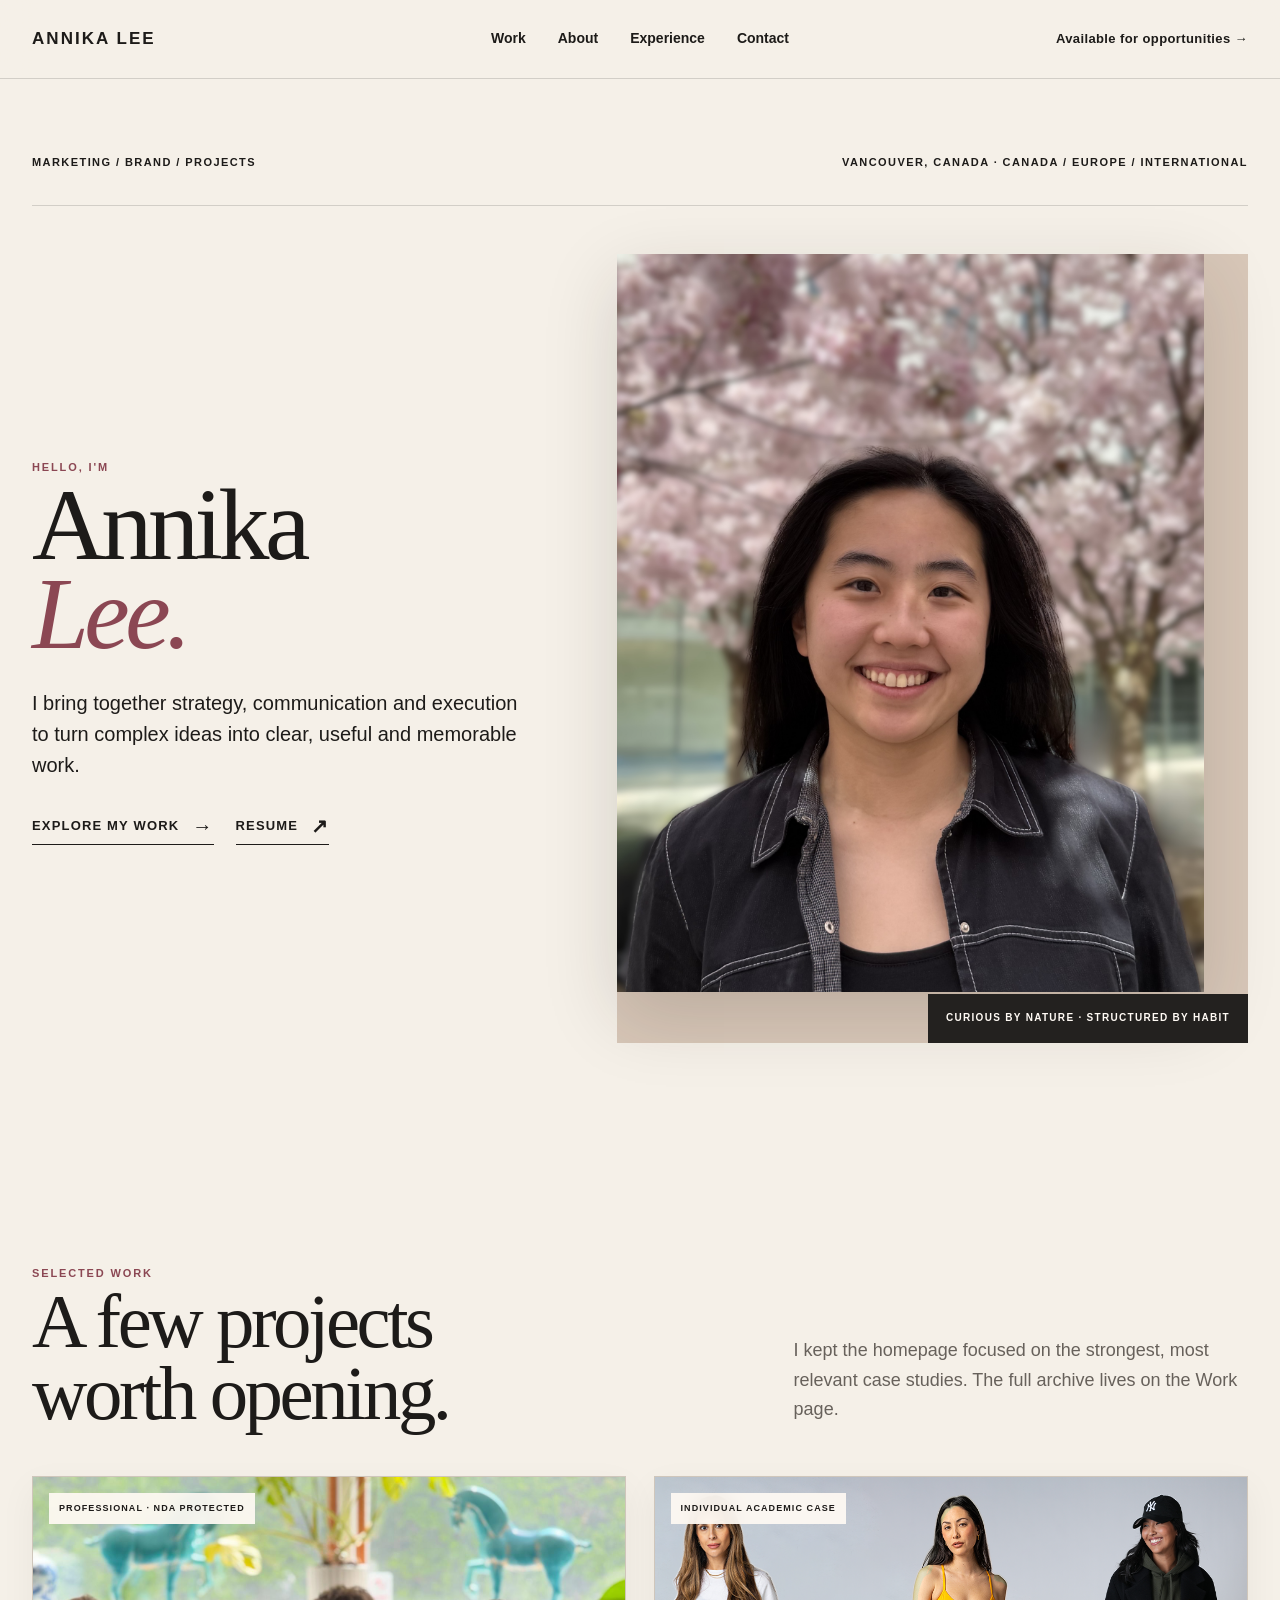
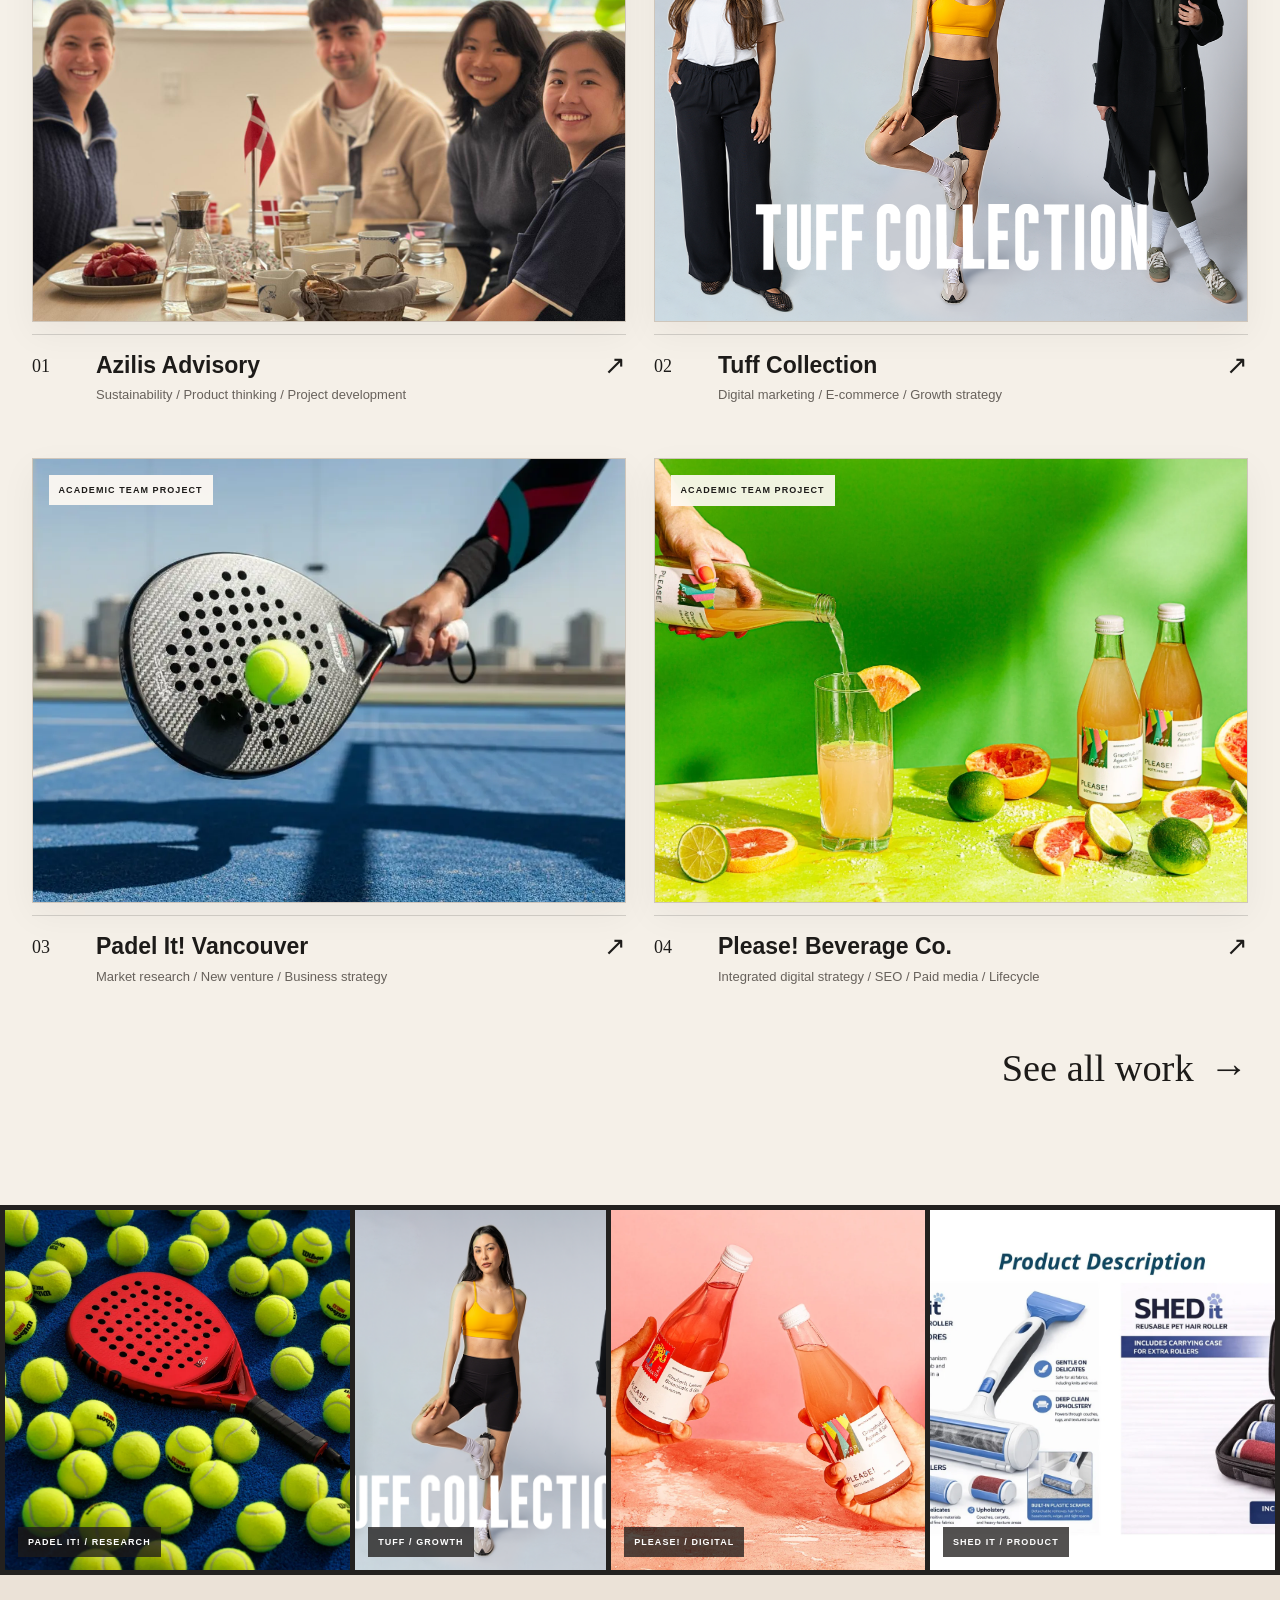
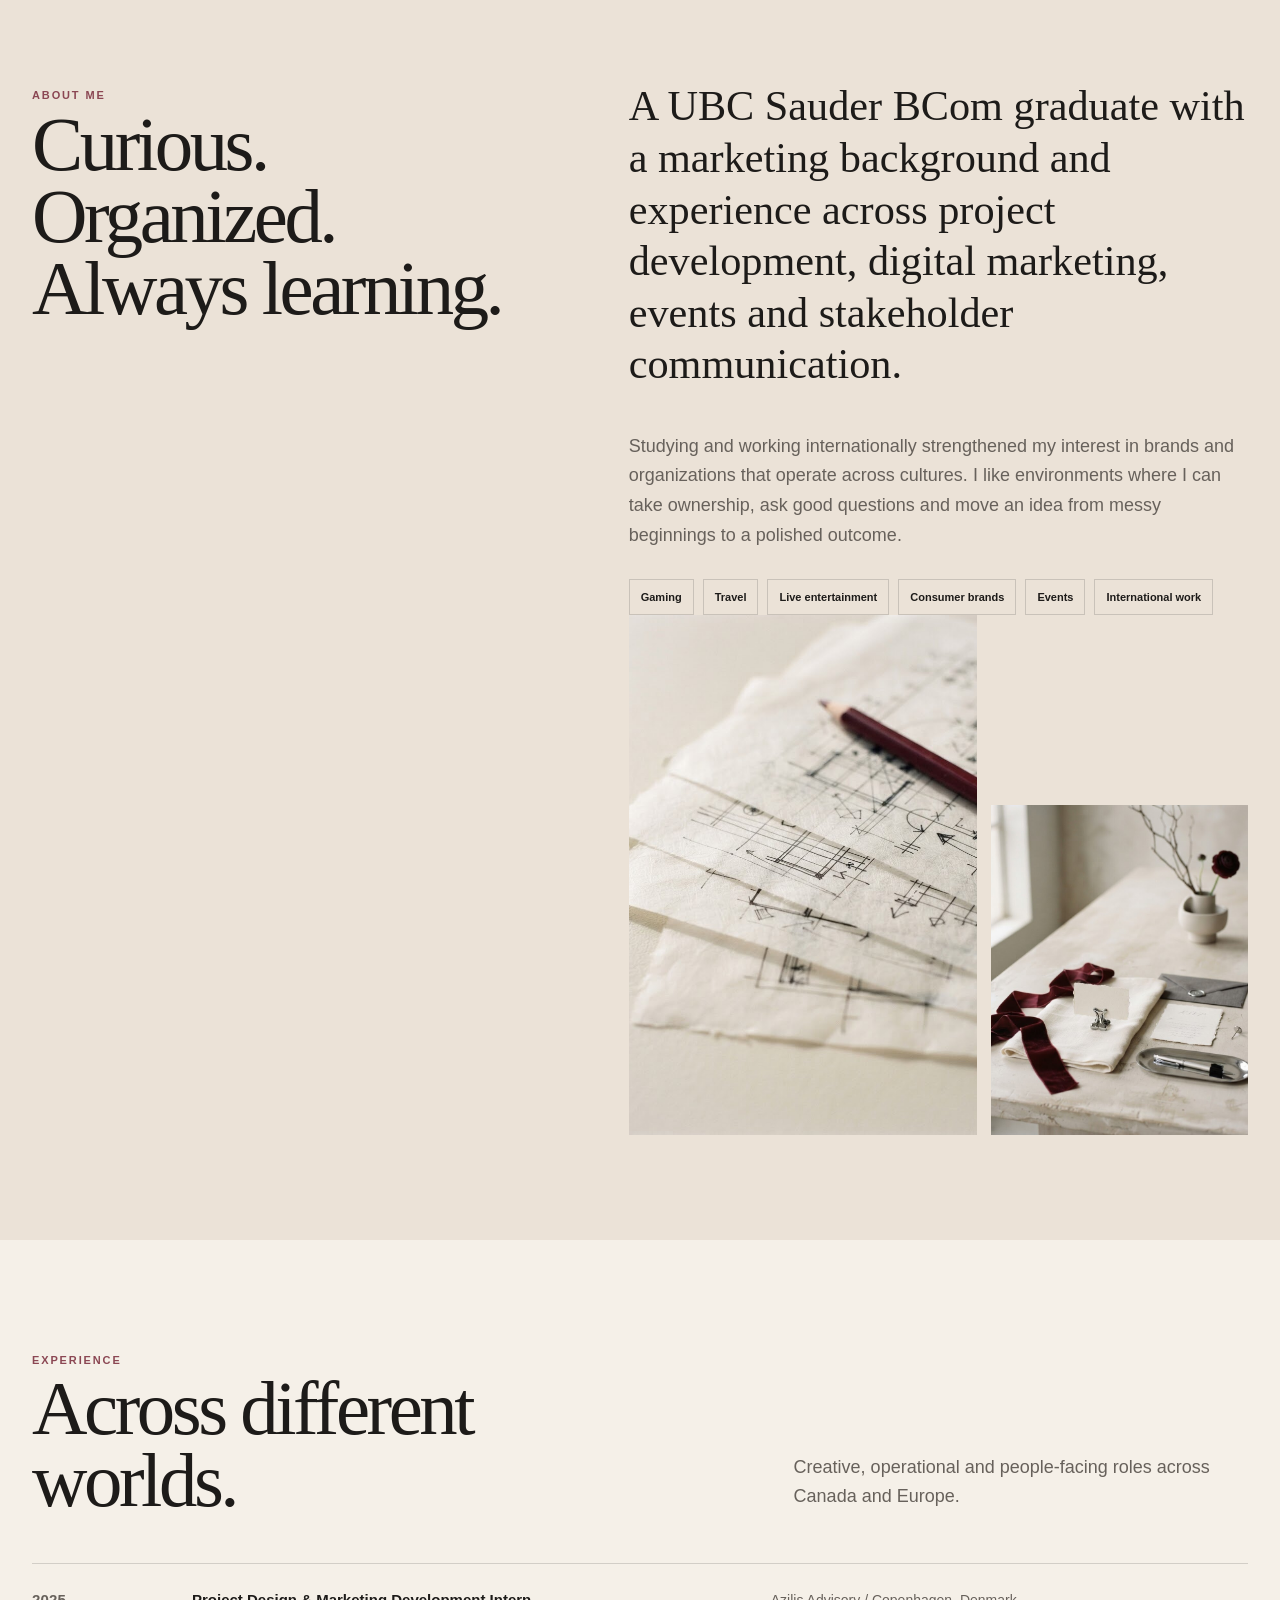
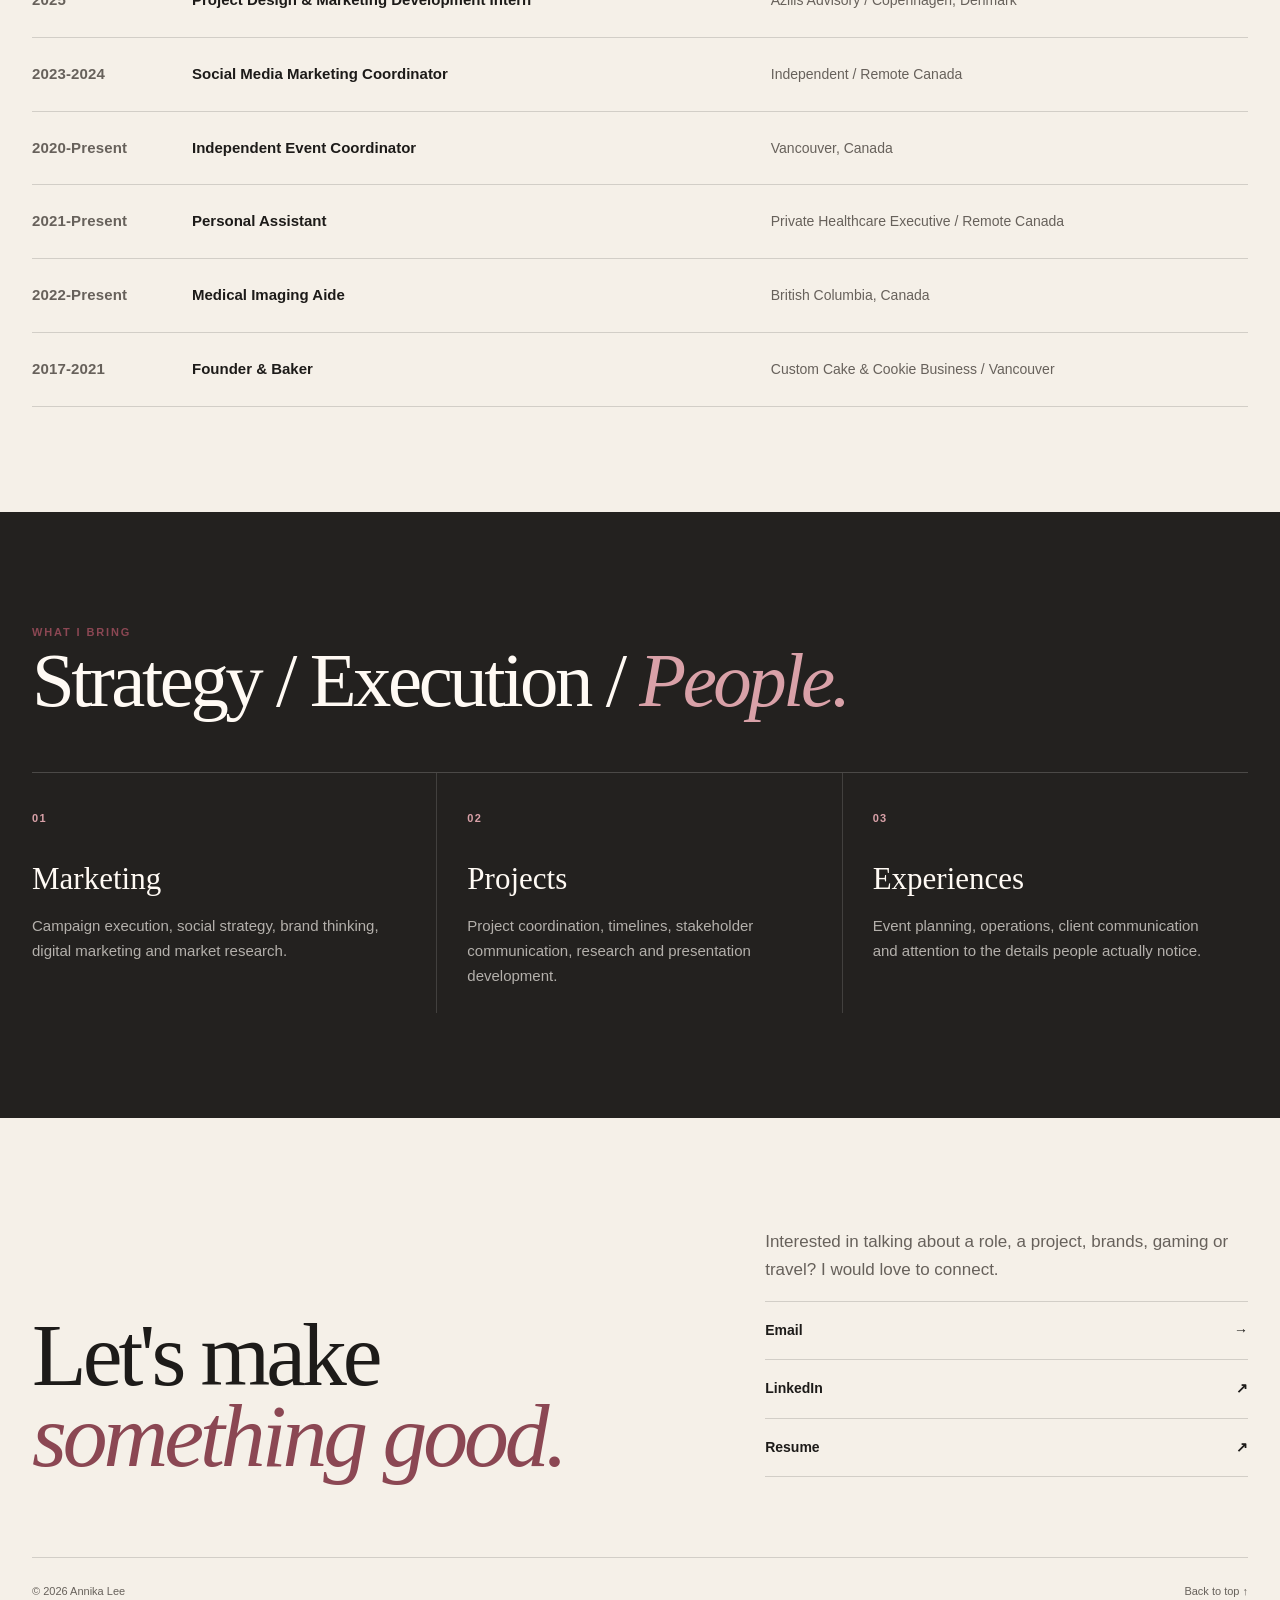
==== index.html @ d866c37a "Update Padel thumbnail and homepage Changed experience dates and homepage project cards" ====
<!DOCTYPE html>

<html lang="en"><head><meta charset="utf-8"/><meta content="width=device-width,initial-scale=1" name="viewport"/><meta content="Annika Lee - marketing, brand, project and strategy portfolio." name="description"/><title>Annika Lee - Marketing &amp; Strategy</title><style>
:root{
  --bg:#f5f0e8;
  --bg2:#ebe2d7;
  --ink:#1d1b19;
  --muted:#67615b;
  --line:rgba(29,27,25,.16);
  --accent:#8b4753;
  --dark:#23211f;
  --white:#fffaf4;
  --max:1400px;
  --serif:Georgia,"Times New Roman",serif;
  --sans:-apple-system,BlinkMacSystemFont,"Segoe UI",Helvetica,Arial,sans-serif;
}
*{box-sizing:border-box}
html{scroll-behavior:smooth}
body{margin:0;background:var(--bg);color:var(--ink);font-family:var(--sans);font-size:17px;line-height:1.65}
img{display:block;width:100%;height:100%;object-fit:cover}
a{color:inherit;text-decoration:none}
button{font:inherit}
.shell{width:min(calc(100% - 64px),var(--max));margin:0 auto}

/* Sticky navigation */
.site-header{position:sticky;top:0;z-index:1000;background:rgba(245,240,232,.92);backdrop-filter:blur(16px);-webkit-backdrop-filter:blur(16px);border-bottom:1px solid var(--line)}
.nav-inner{width:min(calc(100% - 64px),var(--max));margin:0 auto;min-height:78px;display:grid;grid-template-columns:1fr auto 1fr;align-items:center;gap:28px}
.wordmark{font-size:17px;font-weight:800;letter-spacing:.12em}
.nav-links{display:flex;align-items:center;gap:32px;font-size:14px;font-weight:650}
.nav-links a{position:relative;padding:8px 0}
.nav-links a:after{content:"";position:absolute;left:0;bottom:2px;width:0;height:1px;background:var(--ink);transition:.25s}
.nav-links a:hover:after,.nav-links a.active:after{width:100%}
.nav-cta{justify-self:end;font-size:13px;font-weight:750;letter-spacing:.03em}
.menu-btn{display:none;border:1px solid var(--line);background:transparent;padding:9px 12px}

/* type */
.kicker{font-size:11px;text-transform:uppercase;letter-spacing:.17em;font-weight:800;color:var(--accent)}
h1,h2,h3,p{margin-top:0}
.display,.section-title,.case-title,.case-copy h2,.work-intro h1,.contact-title{font-family:var(--serif);font-weight:400;letter-spacing:-.045em}
.muted{color:var(--muted)}

/* Home */
.hero{padding:74px 0 110px}
.hero-topline{display:flex;justify-content:space-between;gap:20px;padding-bottom:34px;border-bottom:1px solid var(--line);font-size:11px;text-transform:uppercase;letter-spacing:.13em;font-weight:750}
.hero-grid{display:grid;grid-template-columns:.88fr 1.12fr;gap:clamp(48px,7vw,110px);align-items:center;padding-top:48px}
.display{font-size:clamp(68px,8vw,128px);line-height:.87;margin-bottom:30px}
.display em{display:block;color:var(--accent);font-style:italic}
.hero-copy{max-width:680px;font-size:20px;line-height:1.55}
.hero-actions{display:flex;gap:22px;align-items:center;margin-top:34px;flex-wrap:wrap}
.text-link{display:inline-flex;align-items:center;gap:13px;font-size:13px;font-weight:800;text-transform:uppercase;letter-spacing:.09em;border-bottom:1px solid var(--ink);padding-bottom:7px}
.text-link span{font-size:20px;line-height:1;transition:transform .2s}
.text-link:hover span{transform:translateX(5px)}
.hero-photo-wrap{position:relative;aspect-ratio:4/5;background:#d8c7b8}
.hero-photo{position:absolute;inset:0 7% 8% 0;overflow:hidden;box-shadow:0 24px 70px rgba(38,31,27,.16)}
.hero-photo img{object-position:center 35%}
.hero-stamp{position:absolute;right:0;bottom:0;background:var(--dark);color:var(--white);padding:16px 18px;font-size:10px;font-weight:800;letter-spacing:.13em;text-transform:uppercase}
.hero-mini{position:absolute;width:31%;aspect-ratio:1;right:-2%;top:10%;border:7px solid var(--bg);overflow:hidden;box-shadow:0 12px 32px rgba(38,31,27,.12)}

.section{padding:105px 0}
.section-head{display:grid;grid-template-columns:1.2fr .8fr;gap:80px;align-items:end;margin-bottom:46px}
.section-title{font-size:clamp(50px,6vw,88px);line-height:.94;margin-bottom:0}
.section-intro{font-size:18px;color:var(--muted);margin-bottom:5px;max-width:570px}

.featured-grid{display:grid;grid-template-columns:1fr 1fr;gap:52px 28px}
.project-card{display:block}
.project-image{position:relative;aspect-ratio:4/3;overflow:hidden;background:#ddd3c8;border:1px solid rgba(29,27,25,.07);box-shadow:0 12px 34px rgba(34,28,24,.05)}
.project-card:first-child .project-image{aspect-ratio:4/3}
.project-card img{transition:transform .45s ease}
.project-card:hover img{transform:scale(1.025)}
.project-badge{position:absolute;left:16px;top:16px;background:rgba(255,250,244,.92);backdrop-filter:blur(8px);padding:8px 10px;font-size:9px;text-transform:uppercase;letter-spacing:.12em;font-weight:800}
.project-meta{display:grid;grid-template-columns:48px 1fr auto;gap:16px;padding-top:17px;border-top:1px solid var(--line);margin-top:12px}
.project-no{font-family:var(--serif);font-size:18px}
.project-meta h3{font-size:23px;line-height:1.2;margin-bottom:5px}
.project-meta p{font-size:13px;color:var(--muted);margin:0}
.project-arrow{font-size:26px;line-height:1}
.more-work{display:flex;justify-content:flex-end;margin-top:50px}
.more-work a{font-family:var(--serif);font-size:clamp(28px,3vw,44px);display:inline-flex;align-items:center;gap:16px}
.more-work a span{transition:transform .25s}
.more-work a:hover span{transform:translateX(7px)}

.image-ribbon{width:100vw;margin-left:calc(50% - 50vw);display:grid;grid-template-columns:1.1fr .8fr 1fr 1.1fr;gap:5px;background:var(--dark);padding:5px}
.image-ribbon a{height:360px;position:relative;overflow:hidden}
.image-ribbon a:after{content:attr(data-label);position:absolute;left:13px;bottom:13px;background:rgba(29,27,25,.76);color:#fff;padding:8px 10px;font-size:9px;text-transform:uppercase;letter-spacing:.12em;font-weight:800}
.image-ribbon img{transition:transform .45s}
.image-ribbon a:hover img{transform:scale(1.03)}

.about-section{background:var(--bg2)}
.about-grid{display:grid;grid-template-columns:.9fr 1.1fr;gap:90px;align-items:start}
.about-copy .lead{font-family:var(--serif);font-size:clamp(30px,3.3vw,48px);line-height:1.22}
.about-copy p:not(.lead){font-size:18px;color:var(--muted)}
.about-photos{display:grid;grid-template-columns:1.15fr .85fr;gap:14px;align-items:end}
.about-photos figure{margin:0;overflow:hidden}
.about-photos figure:first-child{height:520px}
.about-photos figure:last-child{height:330px}
.tags{display:flex;flex-wrap:wrap;gap:9px;margin-top:28px}
.tags span{border:1px solid var(--line);padding:8px 11px;font-size:11px;font-weight:700}

.experience-list{border-top:1px solid var(--line)}
.exp-row{display:grid;grid-template-columns:130px 1.15fr 1fr;gap:30px;padding:24px 0;border-bottom:1px solid var(--line);align-items:baseline}
.exp-row time{font-family:var(--sans);font-size:15px;font-weight:650;letter-spacing:.01em;color:var(--muted)}
.exp-row strong{font-size:15px}
.exp-row span{font-size:14px;color:var(--muted)}

.skills{background:var(--dark);color:var(--white)}
.skills .section-title em{color:#d9a1a8;font-style:italic}
.skill-grid{display:grid;grid-template-columns:repeat(3,1fr);gap:0;margin-top:55px;border-top:1px solid rgba(255,255,255,.18)}
.skill-grid article{padding:30px 30px 10px 0;min-height:230px;border-right:1px solid rgba(255,255,255,.14)}
.skill-grid article+article{padding-left:30px}
.skill-grid article:last-child{border-right:0}
.skill-grid span{font-size:11px;color:#d9a1a8;font-weight:800;letter-spacing:.12em}
.skill-grid h3{font-family:var(--serif);font-weight:400;font-size:31px;margin:22px 0 10px}
.skill-grid p{color:rgba(255,250,244,.66);font-size:15px}

.contact{padding:110px 0 80px}
.contact-grid{display:grid;grid-template-columns:1.15fr .85fr;gap:80px;align-items:end}
.contact-title{font-size:clamp(60px,7vw,108px);line-height:.9;margin:0}
.contact-title em{color:var(--accent);font-style:italic}
.contact-links{display:grid;border-top:1px solid var(--line)}
.contact-links a{display:flex;justify-content:space-between;padding:17px 0;border-bottom:1px solid var(--line);font-size:14px;font-weight:750}
.footer{padding:24px 0 35px;border-top:1px solid var(--line);font-size:11px;display:flex;justify-content:space-between;color:var(--muted)}

/* Work index */
.work-intro{padding:72px 0 76px;border-bottom:1px solid var(--line)}
.work-intro h1{font-size:clamp(68px,9vw,132px);line-height:.88;margin-bottom:30px}
.work-intro h1 em{color:var(--accent);font-style:italic}
.work-intro p{max-width:750px;font-size:19px;color:var(--muted)}
.work-grid{display:grid;grid-template-columns:repeat(2,minmax(0,1fr));gap:58px 30px;padding:70px 0 120px}
.work-grid .project-card:nth-child(3n+1) .project-image{aspect-ratio:16/10}
.work-note{display:inline-flex;gap:9px;align-items:center;margin-top:18px;font-size:11px;text-transform:uppercase;letter-spacing:.12em;font-weight:800;color:var(--accent)}

/* Case pages */
.case-hero{padding:62px 0 90px}
.case-topline{display:flex;justify-content:space-between;gap:20px;font-size:11px;text-transform:uppercase;letter-spacing:.13em;font-weight:800;margin-bottom:38px}
.case-title{font-size:clamp(68px,9vw,138px);line-height:.86;margin:0 0 58px}
.case-title em{color:var(--accent);font-style:italic}
.case-hero-grid{display:grid;grid-template-columns:.72fr 1.28fr;gap:70px;align-items:center}
.case-lede{font-family:var(--serif);font-size:clamp(28px,3.1vw,46px);line-height:1.22}
.case-note{font-size:14px;color:var(--muted);margin-top:24px}
.case-cover{aspect-ratio:16/10;overflow:hidden;background:#ddd4c9;box-shadow:0 22px 60px rgba(34,28,24,.11)}
.case-cover.contain img{object-fit:contain;background:#fff}
.case-block{display:grid;grid-template-columns:170px 1fr;gap:clamp(50px,7vw,105px);padding:98px 0;border-top:1px solid var(--line)}
.case-label{font-size:11px;text-transform:uppercase;letter-spacing:.14em;font-weight:800;color:var(--accent)}
.case-label:after{content:"";display:block;width:38px;height:2px;background:var(--accent);margin-top:15px;opacity:.6}
.case-copy h2{font-size:clamp(42px,5vw,72px);line-height:1.02;max-width:1050px;margin-bottom:28px}
.case-copy>p{max-width:900px;font-size:18px;color:var(--muted)}
.case-copy .lead{color:var(--ink);font-size:20px}
.stat-grid{display:grid;grid-template-columns:repeat(4,1fr);gap:18px;margin-top:46px}
.stat{border-top:1px solid var(--line);padding-top:18px;min-height:150px}
.stat strong{display:block;font-family:var(--serif);font-weight:400;font-size:clamp(42px,4vw,62px);line-height:1;color:var(--accent)}
.stat span{display:block;font-size:12px;color:var(--muted);line-height:1.45;margin-top:10px}
.visual-band{width:100vw;margin-left:calc(50% - 50vw);background:#ebe5dc;padding:70px max(20px,calc((100vw - min(calc(100vw - 64px),var(--max)))/2))}
.visual-grid{max-width:var(--max);margin:0 auto;display:grid;grid-template-columns:1fr 1fr;gap:24px}
.visual-grid.three{grid-template-columns:repeat(3,1fr)}
.visual{margin:0;background:#fff;box-shadow:0 18px 48px rgba(34,28,24,.1);overflow:hidden}
.visual img{height:auto;object-fit:contain}
.visual figcaption{padding:14px 16px 16px;font-size:12px;line-height:1.5;color:var(--muted)}
.visual.feature{grid-column:1/-1}
.process-grid{display:grid;grid-template-columns:1fr 1fr;gap:0 48px;margin-top:42px}
.process{padding:24px 0;border-top:1px solid var(--line)}
.process span{font-family:var(--serif);font-size:18px;color:var(--accent)}
.process h3{font-size:19px;margin:10px 0 8px}
.process p{font-size:15px;color:var(--muted);margin:0}
.callout{background:var(--dark);color:var(--white);padding:38px 40px;margin-top:42px;max-width:900px}
.callout span{display:block;color:#d9a1a8;font-size:10px;text-transform:uppercase;letter-spacing:.14em;font-weight:800}
.callout strong{display:block;font-family:var(--serif);font-weight:400;font-size:clamp(34px,4vw,54px);line-height:1.05;margin:14px 0}
.callout p{color:rgba(255,250,244,.68);margin:0;font-size:15px}
.case-pagination{display:flex;justify-content:space-between;gap:30px;padding:42px 0 80px;border-top:1px solid var(--line);font-size:14px;font-weight:750}
.case-pagination a{display:flex;gap:10px;align-items:center}

/* per-case accents */
.case-azilis{--accent:#7b636b}.case-padel{--accent:#49743d}.case-tuff{--accent:#667366}.case-shed{--accent:#856154}.case-bec{--accent:#176ea6}.case-luma{--accent:#3471a9}.case-please{--accent:#cf673e}.case-social{--accent:#8b4753}.case-events{--accent:#a66f38}
.case-padel .visual-band{background:#e7ede2}.case-tuff .visual-band{background:#e5e9e3}.case-shed .visual-band{background:#ebe1da}.case-bec .visual-band{background:#e5eef2}.case-luma .visual-band{background:#e6eef5}.case-please .visual-band{background:#f0e4da}

/* mobile */
@media(max-width:950px){
  .shell,.nav-inner{width:min(calc(100% - 40px),var(--max))}
  .nav-inner{grid-template-columns:1fr auto}
  .nav-links{position:absolute;left:20px;right:20px;top:70px;display:none;flex-direction:column;align-items:stretch;gap:0;background:var(--bg);border:1px solid var(--line);padding:10px 18px;box-shadow:0 18px 40px rgba(34,28,24,.12)}
  .nav-links.open{display:flex}
  .nav-links a{padding:14px 0;border-bottom:1px solid var(--line)}
  .nav-links a:last-child{border-bottom:0}
  .menu-btn{display:block;justify-self:end}
  .nav-cta{display:none}
  .hero-grid,.case-hero-grid,.about-grid,.contact-grid{grid-template-columns:1fr}
  .hero-photo-wrap{max-width:720px}
  .hero-copy{font-size:18px}
  .section-head{grid-template-columns:1fr;gap:18px}
  .image-ribbon{grid-template-columns:1fr 1fr}
  .image-ribbon a{height:280px}
  .exp-row{grid-template-columns:110px 1fr}
  .exp-row span{grid-column:2}
  .case-block{grid-template-columns:120px 1fr;gap:42px}
  .stat-grid{grid-template-columns:1fr 1fr}
  .visual-grid.three{grid-template-columns:1fr 1fr}
  .work-grid{grid-template-columns:1fr 1fr}
}
@media(max-width:680px){
  body{font-size:16px}.shell,.nav-inner{width:min(calc(100% - 26px),var(--max))}.nav-inner{min-height:68px}
  .hero{padding:46px 0 74px}.hero-topline{font-size:9px}.display{font-size:clamp(58px,18vw,88px)}
  .hero-mini{width:35%;right:0}.section{padding:75px 0}.section-title{font-size:clamp(46px,14vw,66px)}
  .featured-grid,.work-grid{grid-template-columns:1fr;gap:48px}.project-card:first-child .project-image,.work-grid .project-card:nth-child(3n+1) .project-image{aspect-ratio:4/3}
  .project-meta{grid-template-columns:36px 1fr auto}.project-meta h3{font-size:21px}
  .image-ribbon{grid-template-columns:1fr}.image-ribbon a{height:260px}
  .about-photos{grid-template-columns:1fr 1fr}.about-photos figure:first-child{height:380px}.about-photos figure:last-child{height:270px}
  .exp-row{grid-template-columns:1fr;gap:7px}.exp-row span{grid-column:auto}.skill-grid{grid-template-columns:1fr}.skill-grid article,.skill-grid article+article{border-right:0;border-bottom:1px solid rgba(255,255,255,.14);padding:28px 0;min-height:0}
  .contact-title{font-size:clamp(58px,18vw,82px)}
  .work-intro{padding:48px 0}.work-intro h1{font-size:clamp(60px,18vw,92px)}
  .case-hero{padding:42px 0 68px}.case-topline{font-size:9px;gap:8px}.case-title{font-size:clamp(58px,18vw,92px);margin-bottom:38px}.case-lede{font-size:27px}
  .case-block{grid-template-columns:1fr;gap:22px;padding:72px 0}.case-copy h2{font-size:clamp(38px,12vw,56px)}.case-copy>p{font-size:16px}
  .stat-grid{grid-template-columns:1fr 1fr;gap:12px}.stat{min-height:130px}.stat strong{font-size:44px}
  .visual-band{padding:34px 13px}.visual-grid,.visual-grid.three{grid-template-columns:1fr;gap:16px}.visual.feature{grid-column:auto}.process-grid{grid-template-columns:1fr}
  .case-pagination{font-size:12px}
}
.reveal{opacity:0;transform:translateY(18px);transition:opacity .55s ease,transform .55s ease}.reveal.in{opacity:1;transform:none}@media(prefers-reduced-motion:reduce){*{scroll-behavior:auto!important}.reveal{opacity:1;transform:none;transition:none}}

/* Reliability: content stays visible if JavaScript is blocked or a browser skips animations. */
.reveal{opacity:1;transform:none}
.js .reveal{opacity:0;transform:translateY(18px);transition:opacity .55s ease,transform .55s ease}
.js .reveal.in{opacity:1;transform:none}

/* Robust hero image layout: no absolute positioning required for the main portrait. */
.hero-photo-wrap{padding:0 7% 8% 0;min-height:560px}
.hero-photo{position:relative;inset:auto;width:100%;height:100%;min-height:560px}
@media(max-width:950px){.hero-photo-wrap,.hero-photo{min-height:620px}}
@media(max-width:680px){.hero-photo-wrap,.hero-photo{min-height:470px}}


.visual-note{max-width:900px;margin:0 auto 24px;padding:0 18px;color:#666;font-size:14px;line-height:1.5;font-style:italic}
</style></head><body id="top"><header class="site-header"><div class="nav-inner"><a class="wordmark" href="index.html">ANNIKA LEE</a><nav aria-label="Main navigation" class="nav-links"><a href="work.html">Work</a><a href="index.html#about">About</a><a href="index.html#experience">Experience</a><a href="index.html#contact">Contact</a></nav><button aria-expanded="false" aria-label="Open menu" class="menu-btn">Menu</button><a class="nav-cta" href="#contact">Available for opportunities →</a></div></header>
<main>
<section class="hero shell"><div class="hero-topline"><span>Marketing / Brand / Projects</span><span>Vancouver, Canada · Canada / Europe / International</span></div><div class="hero-grid"><div><span class="kicker">Hello, I'm</span><h1 class="display">Annika<br/><em>Lee.</em></h1><p class="hero-copy">I bring together strategy, communication and execution to turn complex ideas into clear, useful and memorable work.</p><div class="hero-actions"><a class="text-link" href="work.html">Explore my work <span>→</span></a><a class="text-link" href="resume.pdf" rel="noopener" target="_blank">Resume <span>↗</span></a></div></div><div class="hero-photo-wrap"><div class="hero-photo"><img alt="Annika Lee" src="[data-uri]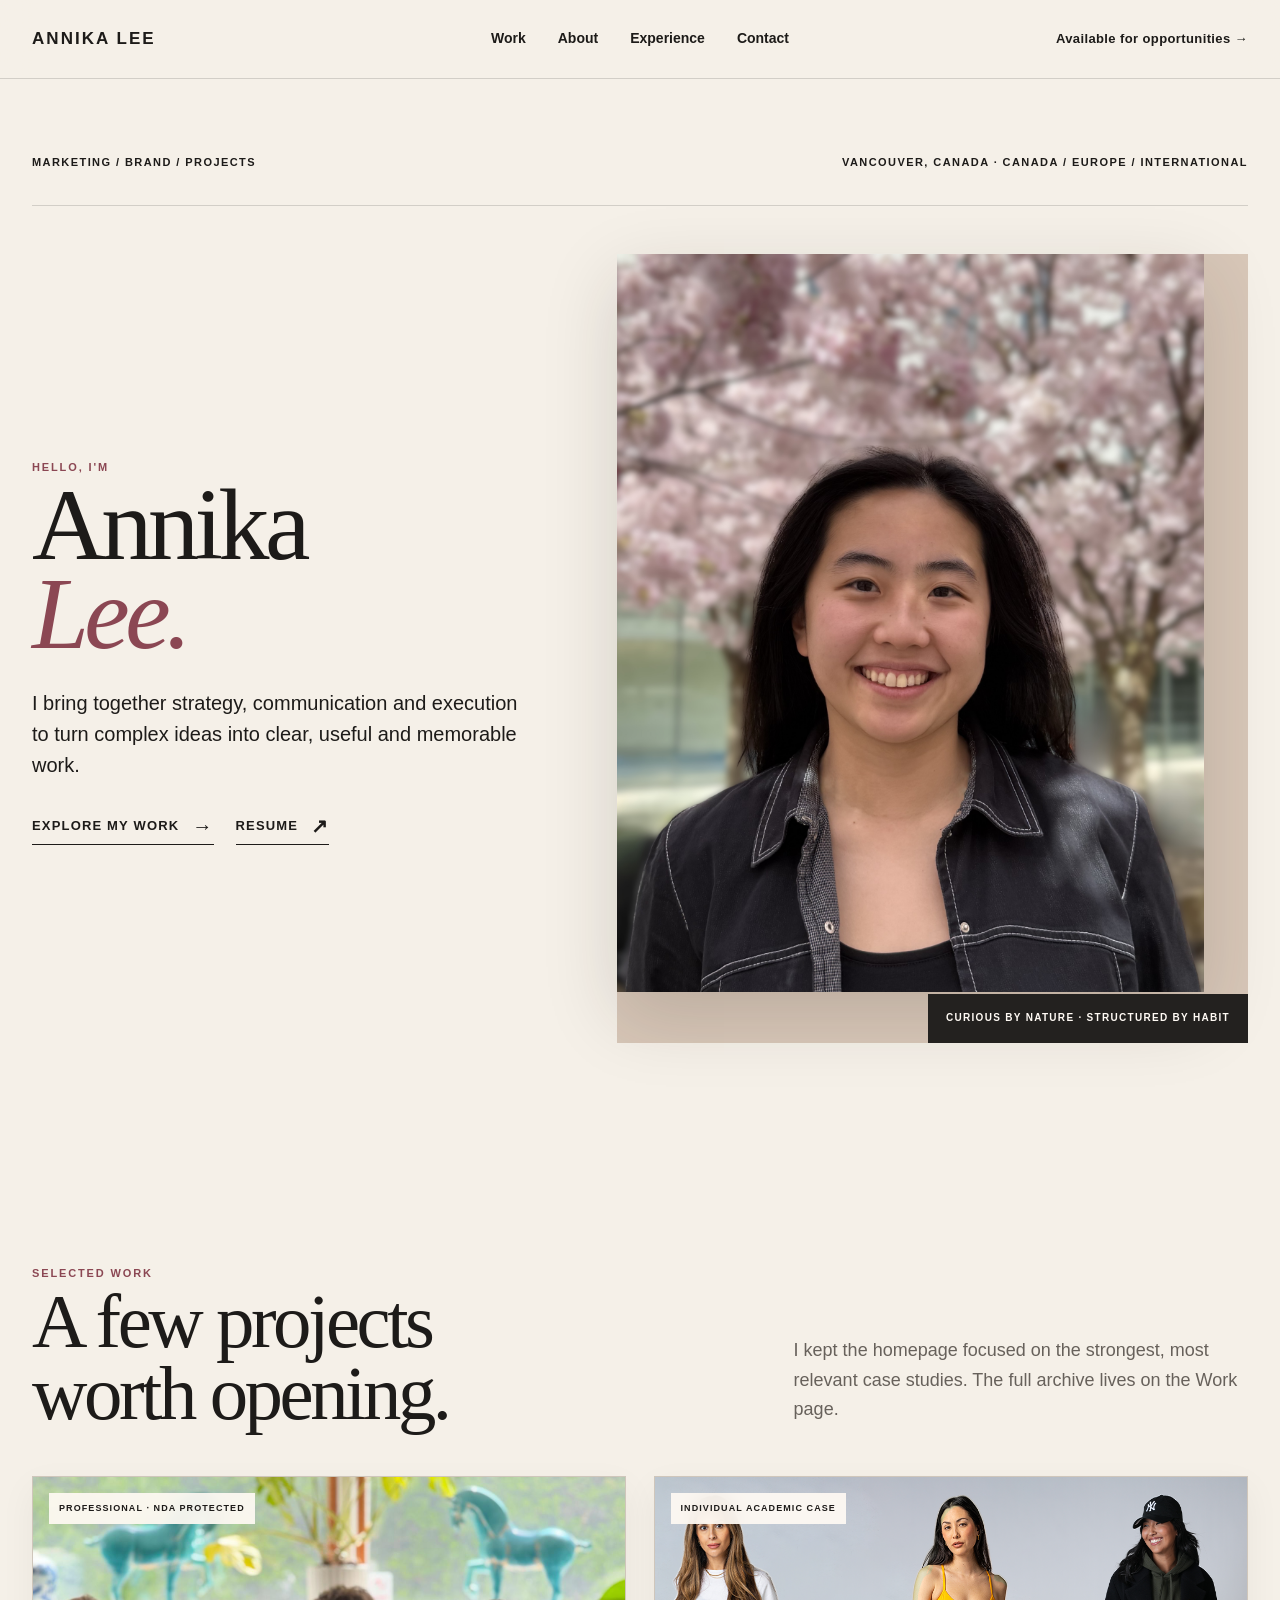
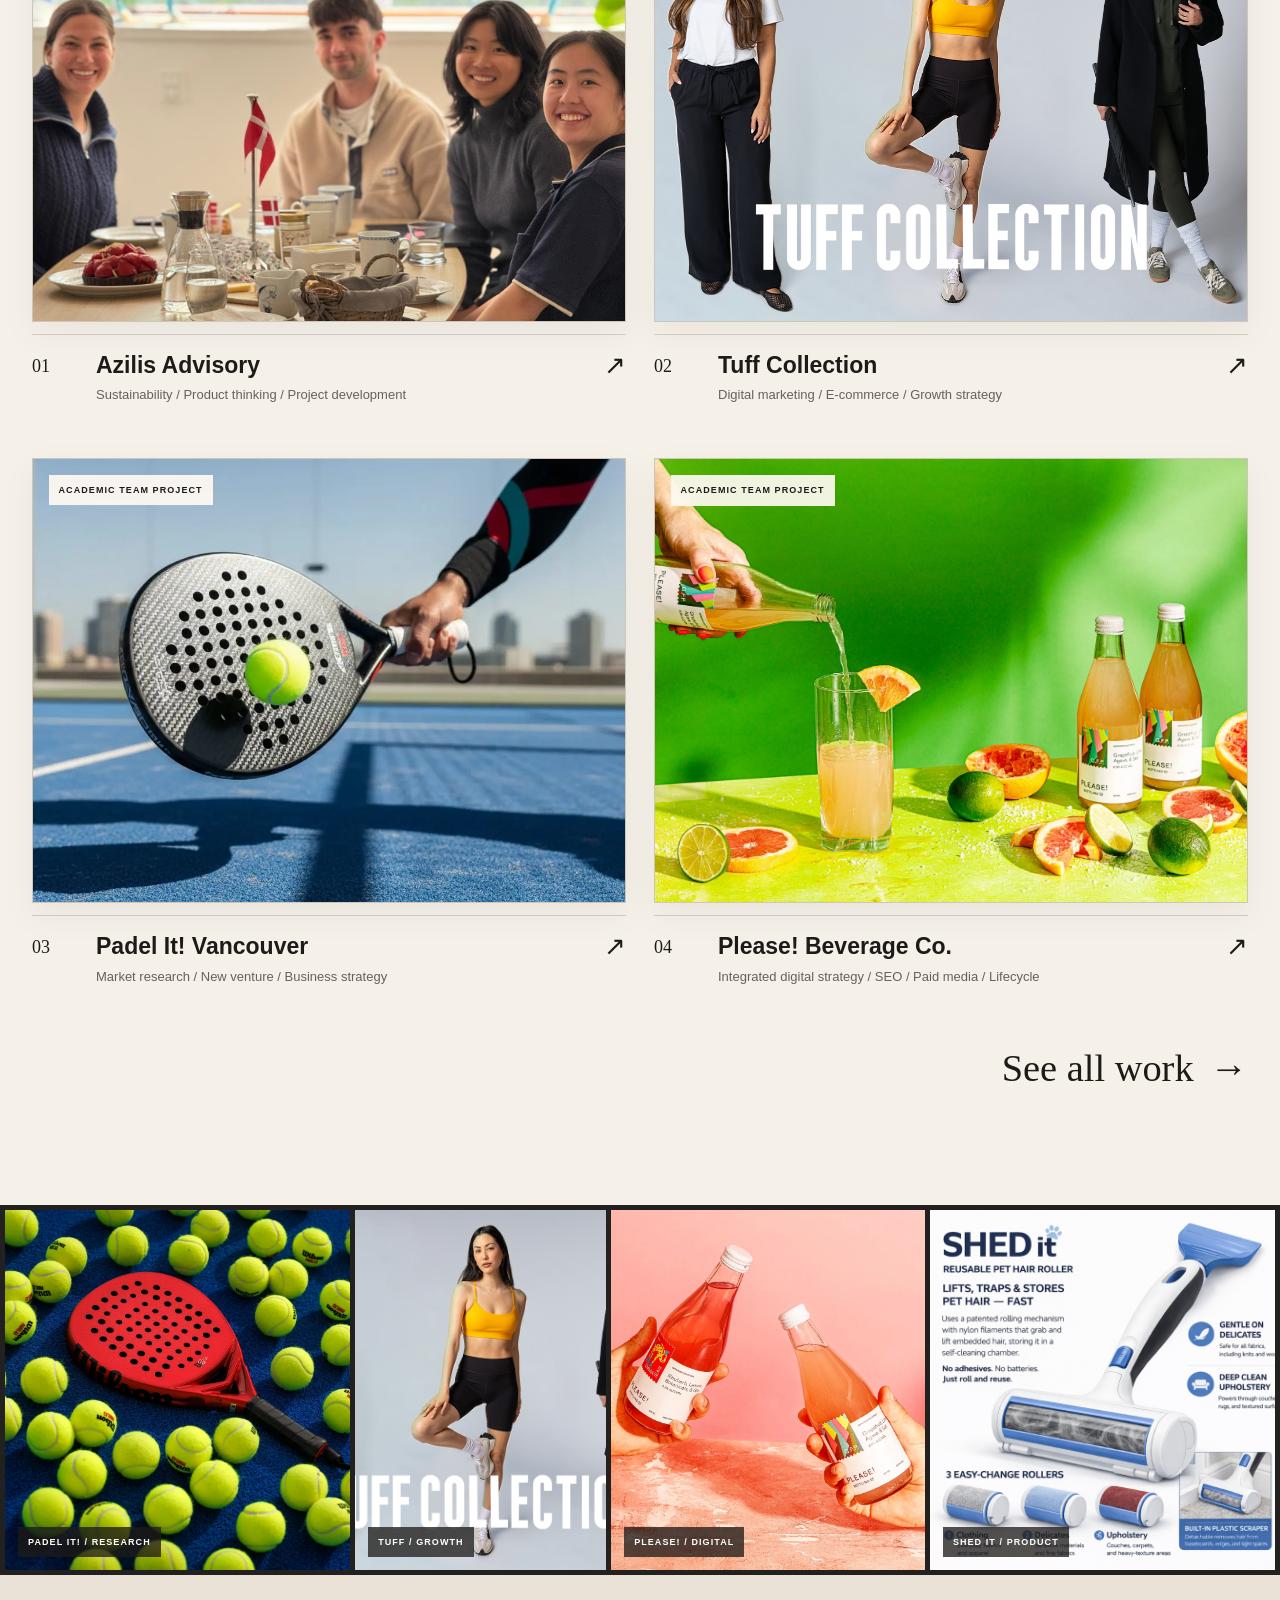
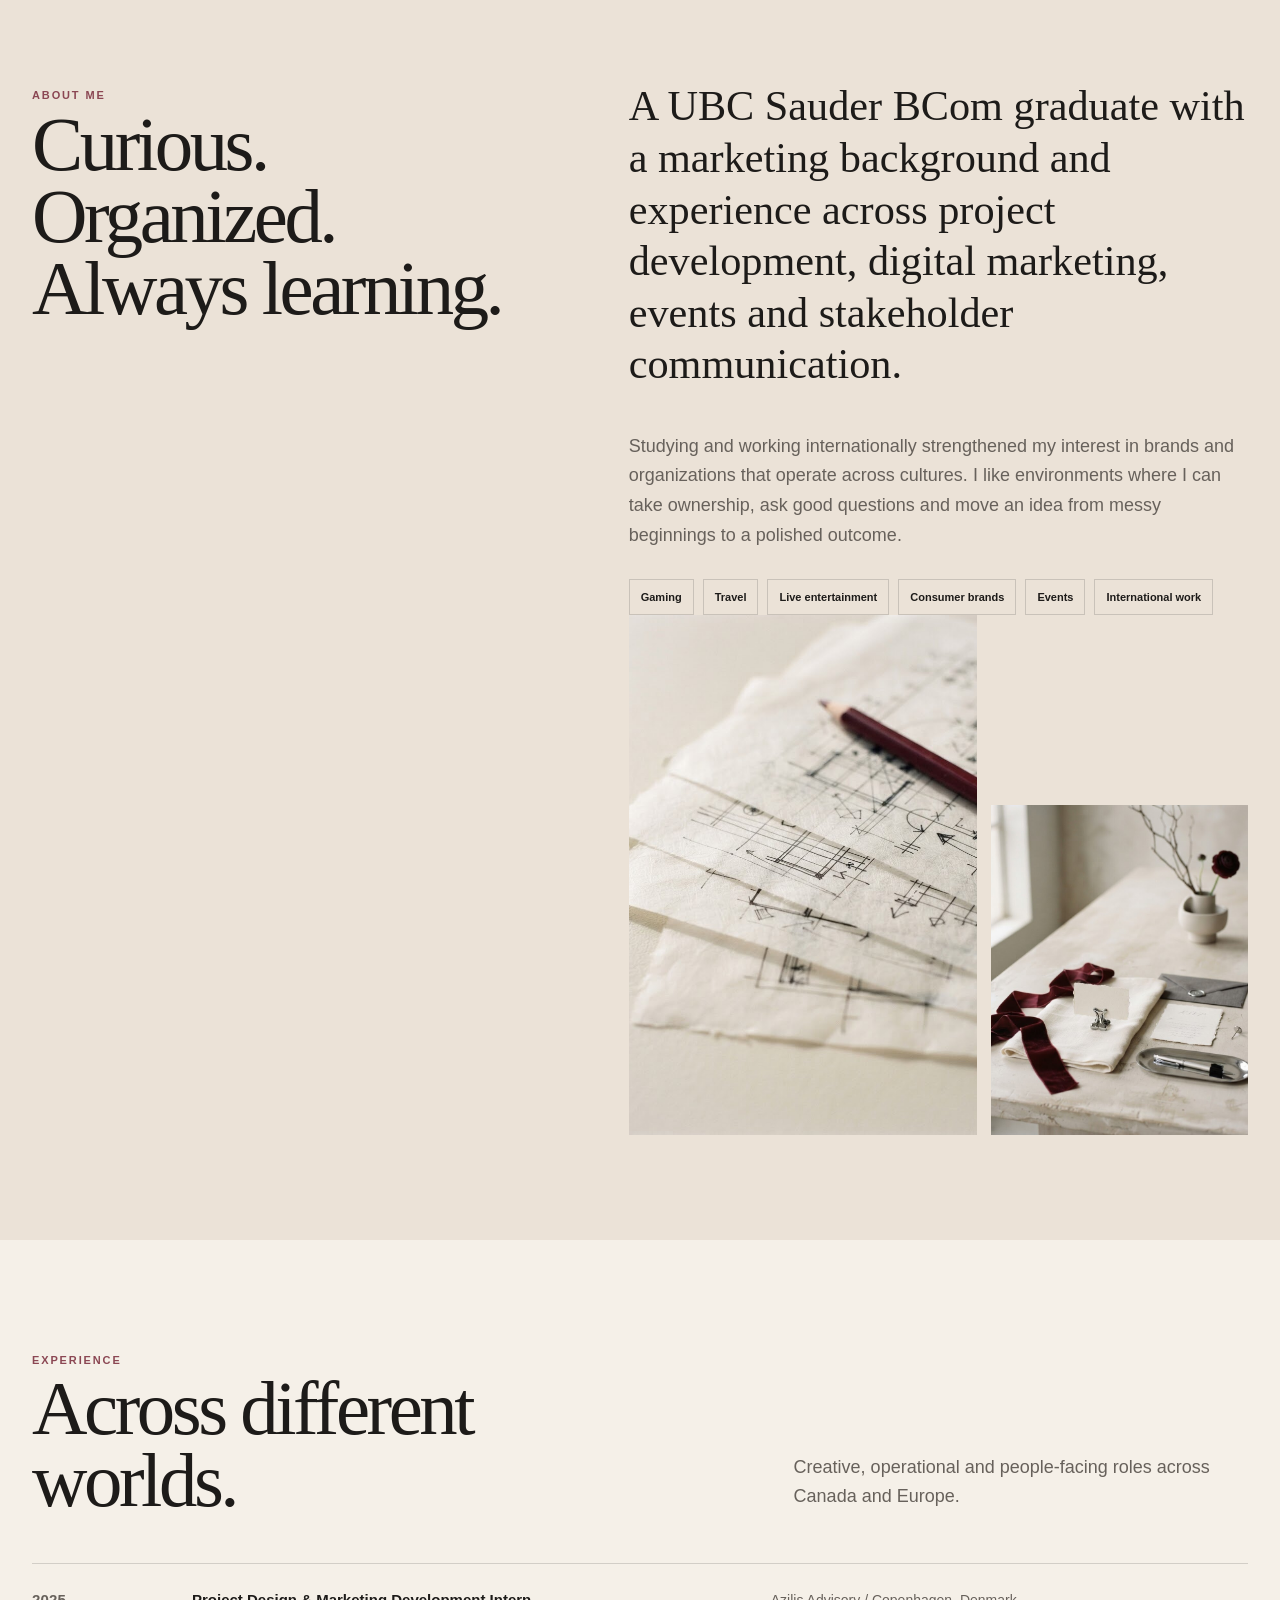
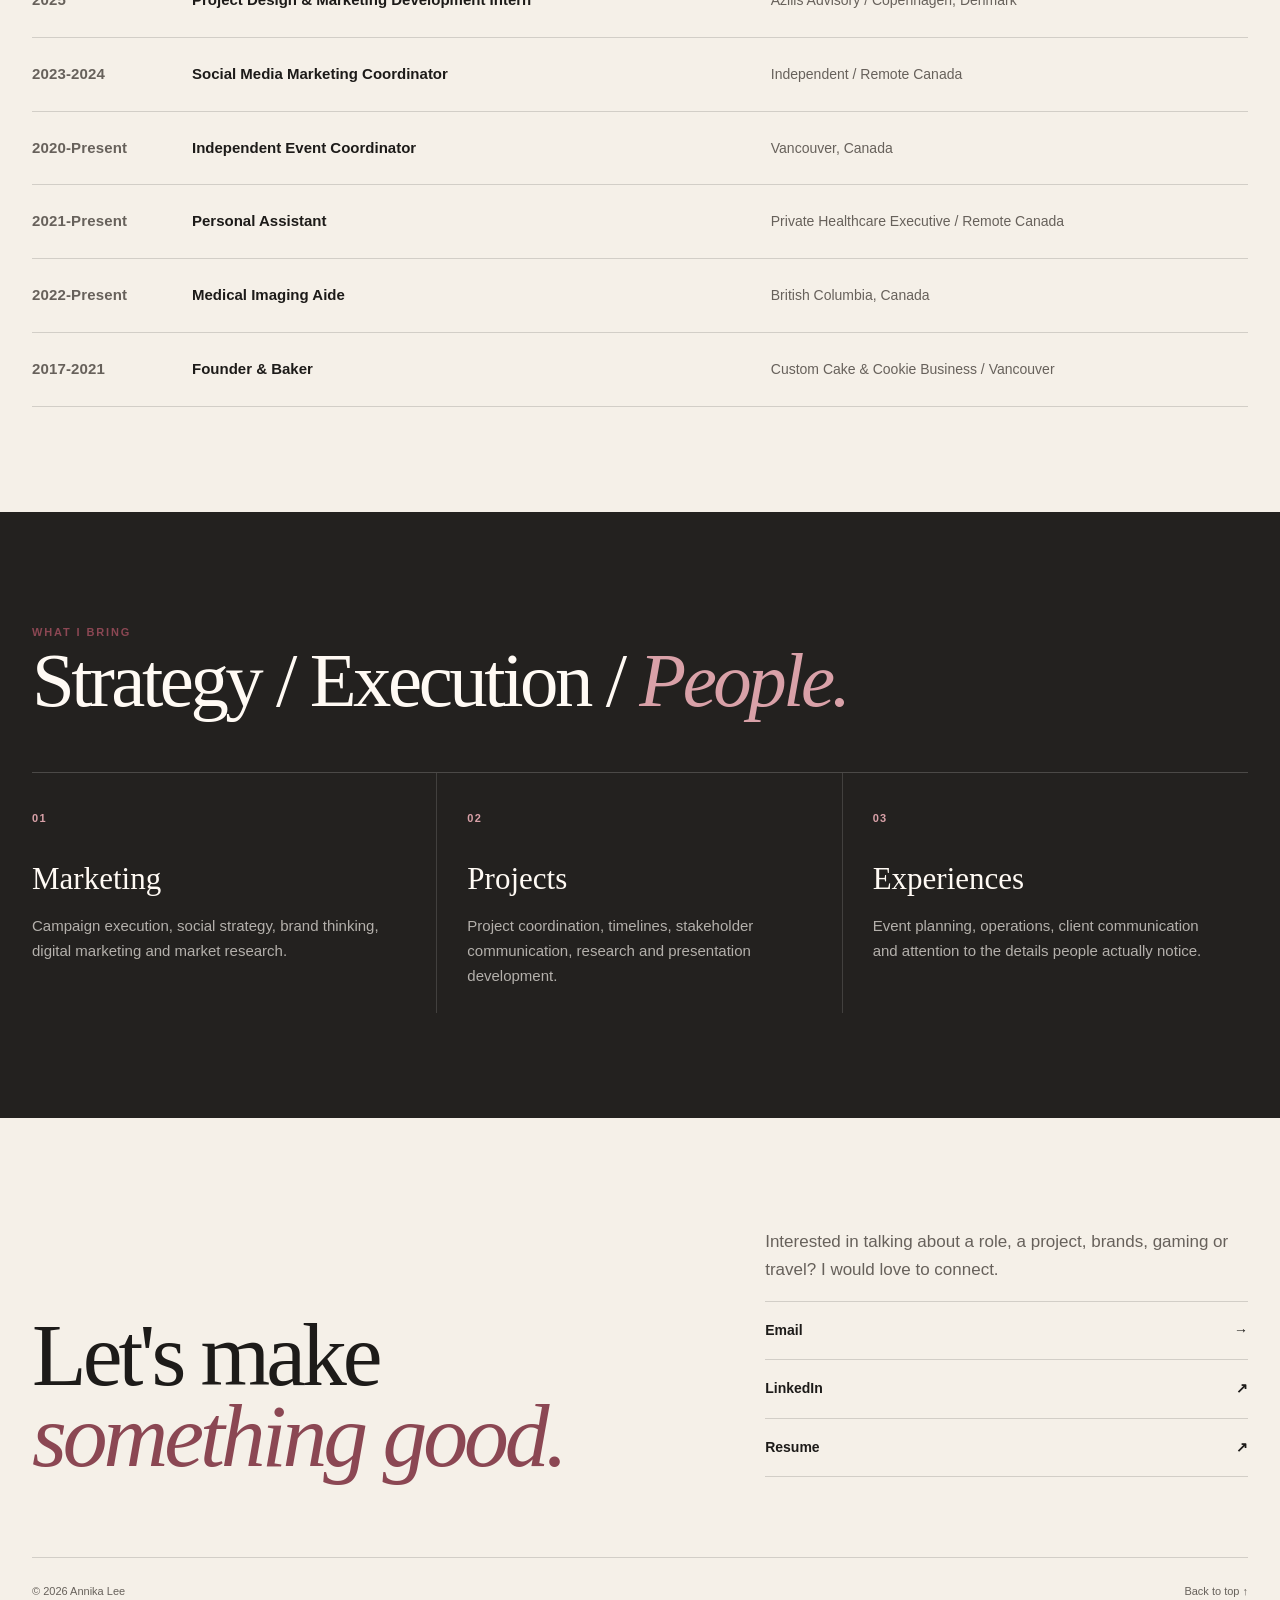
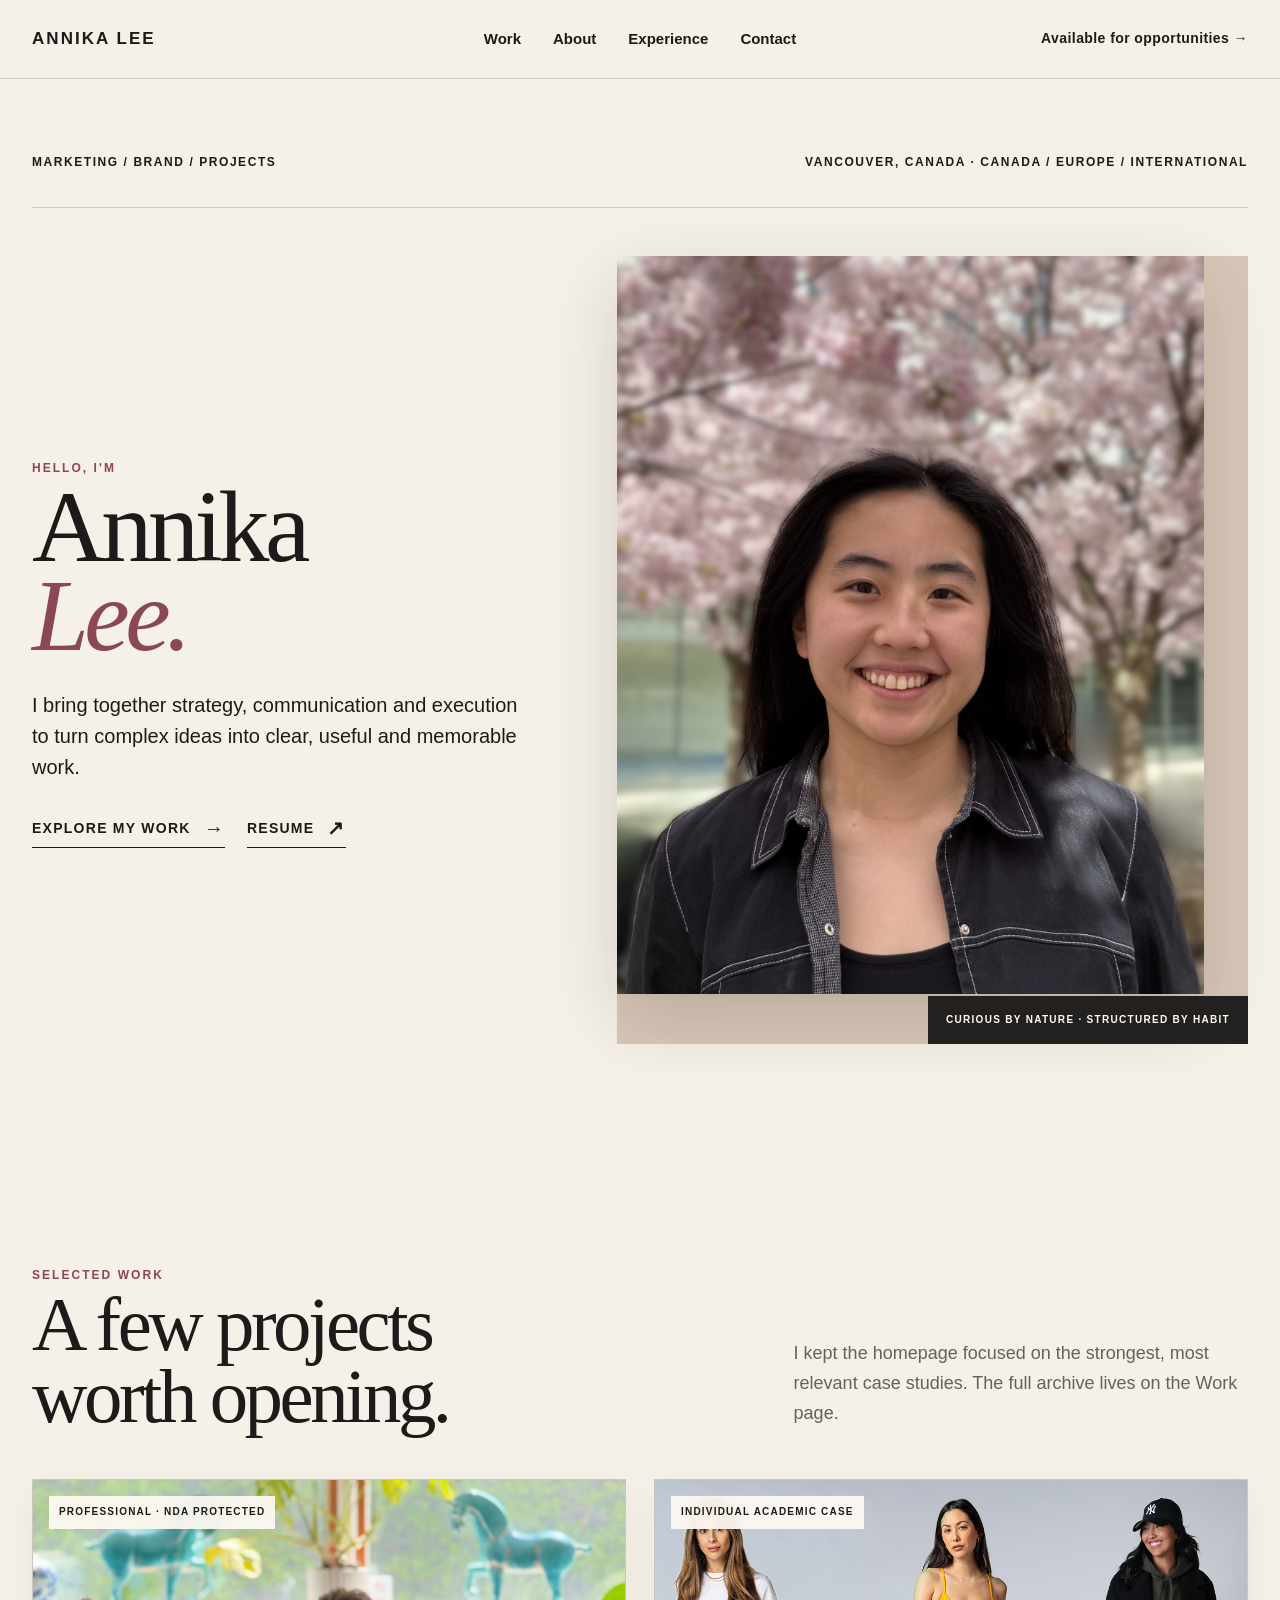
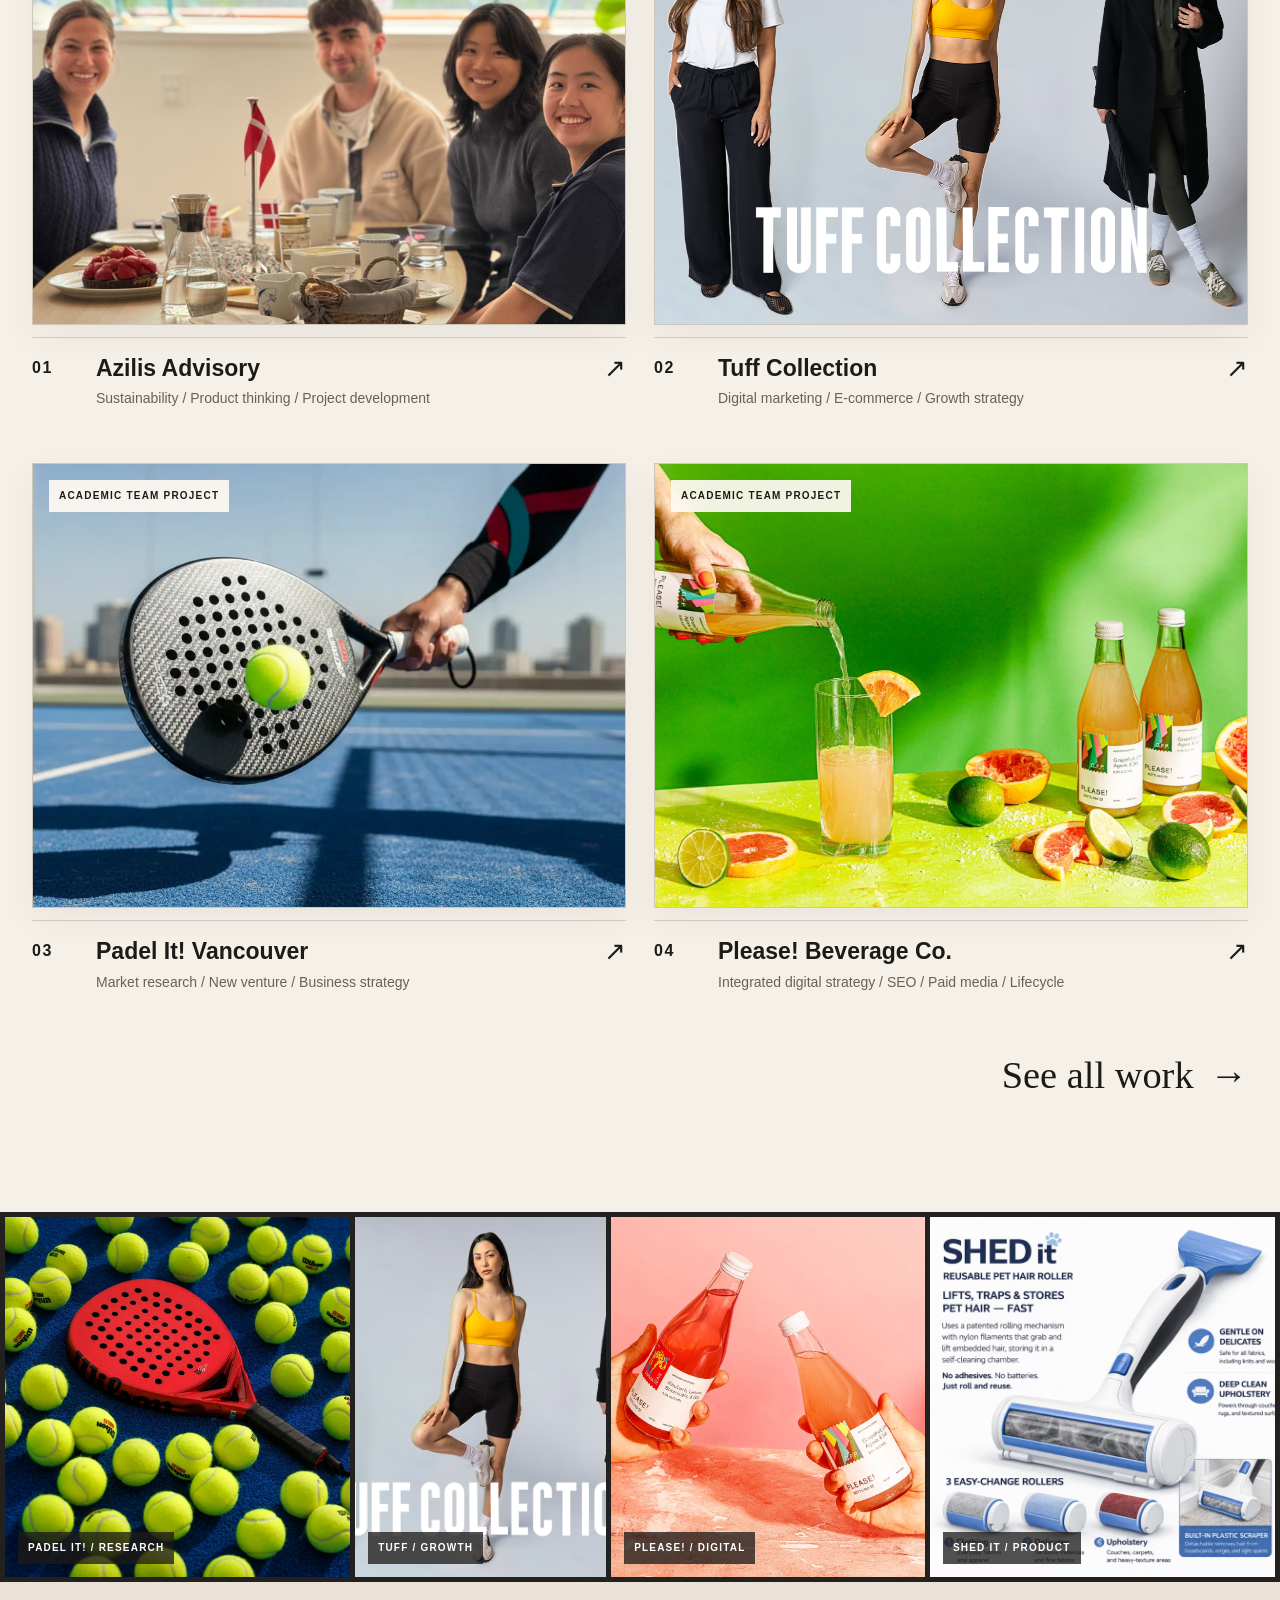
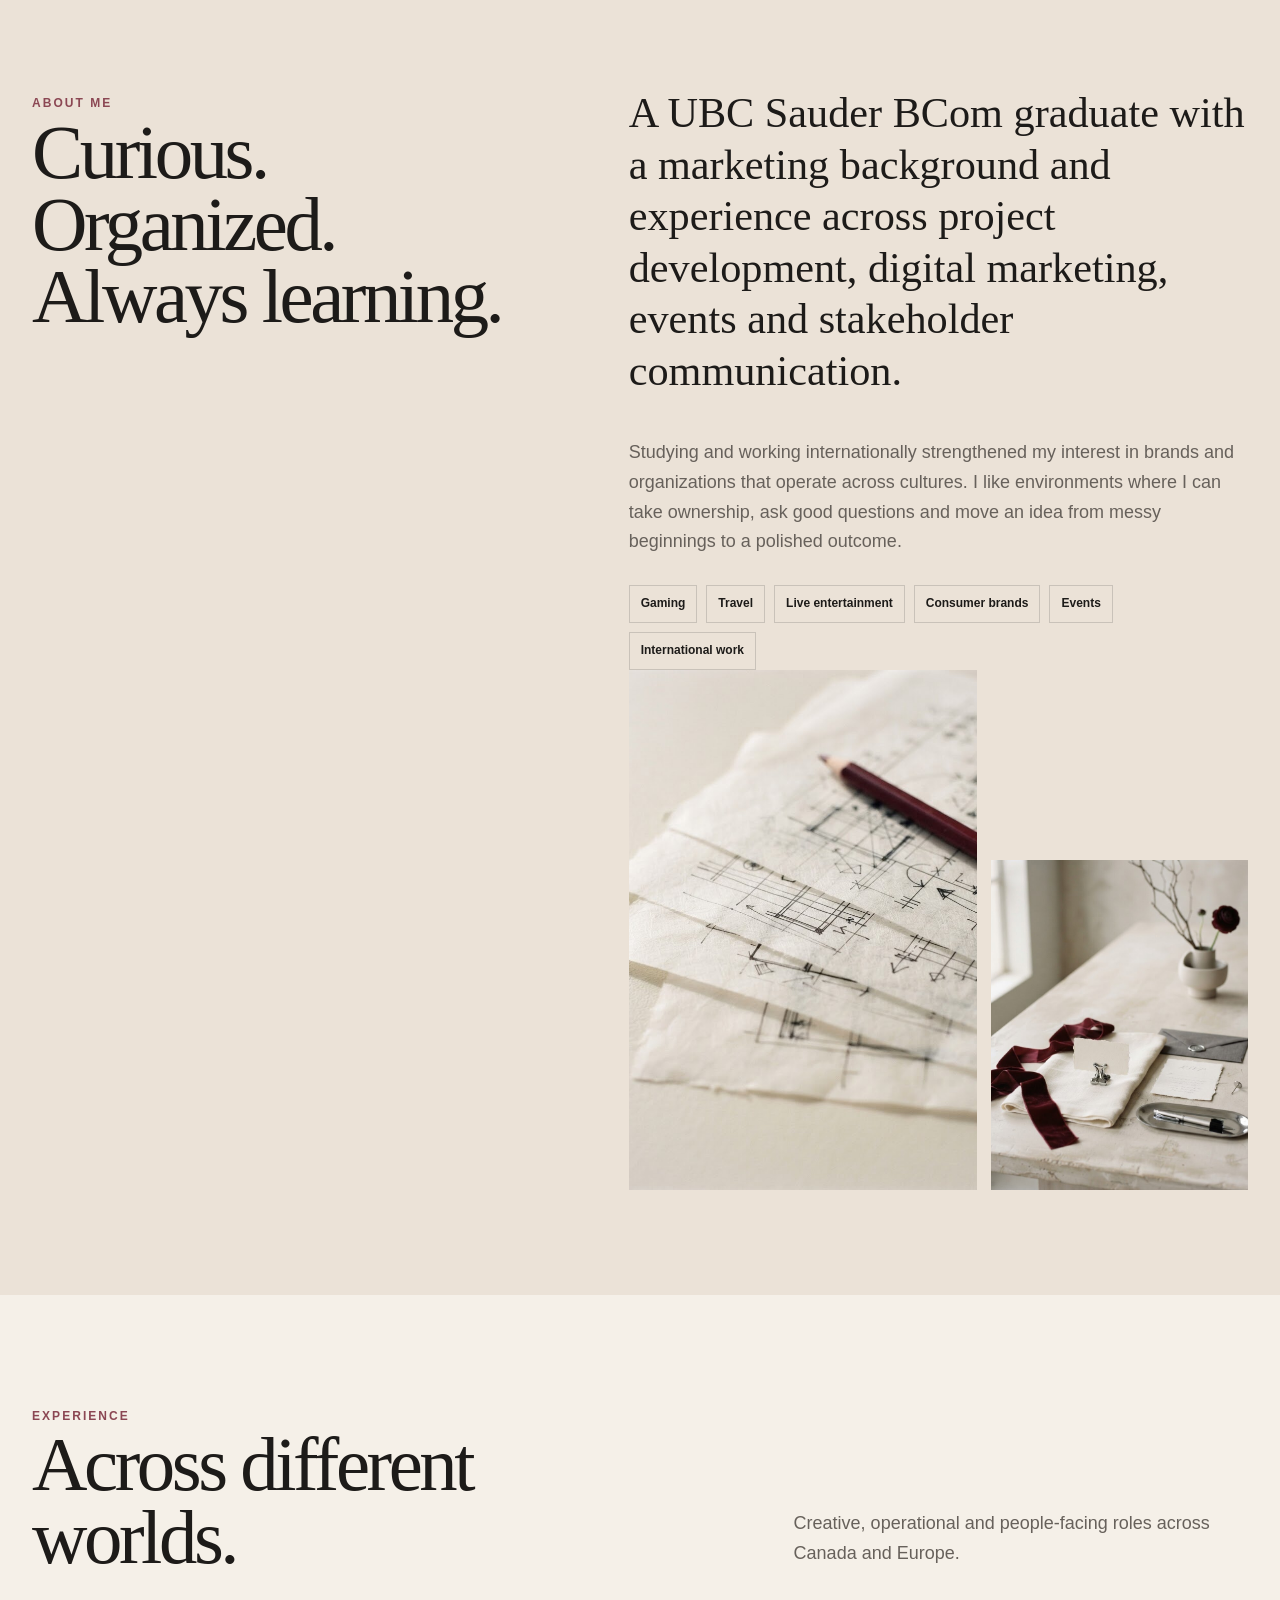
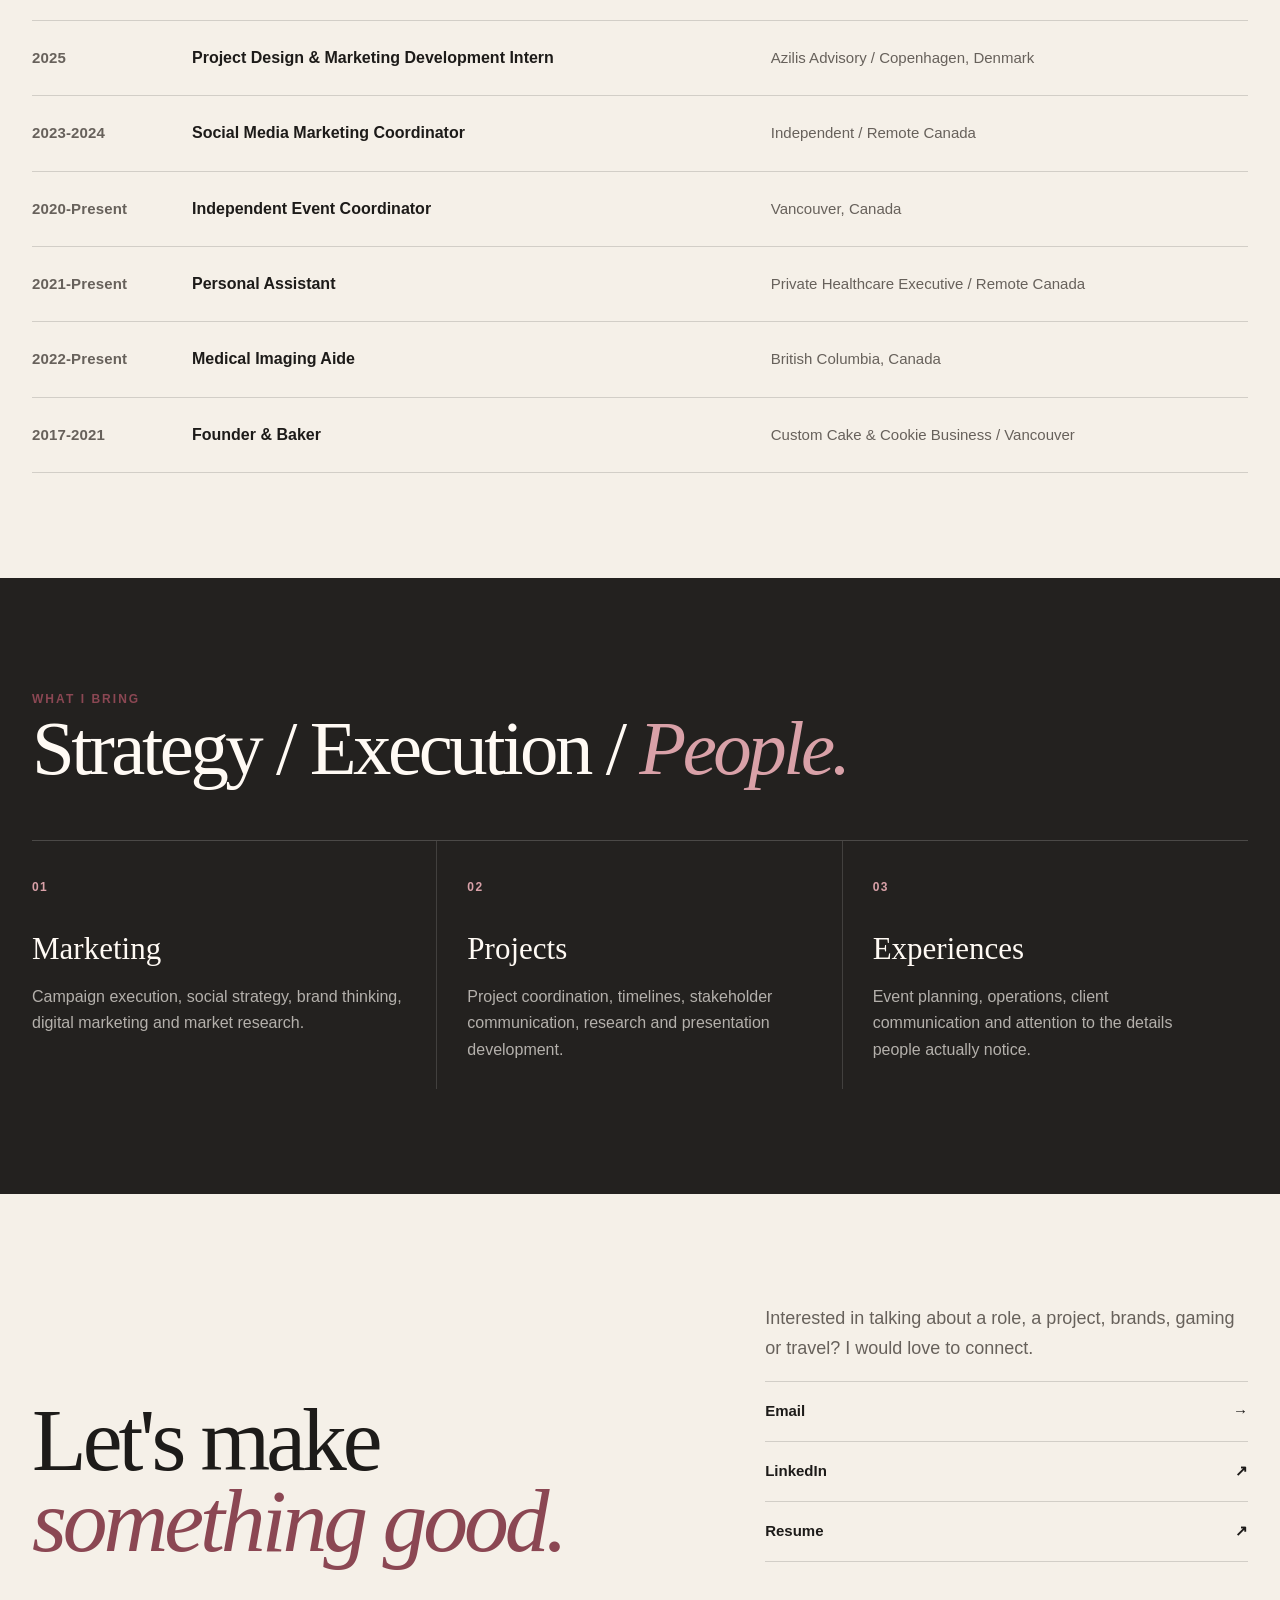
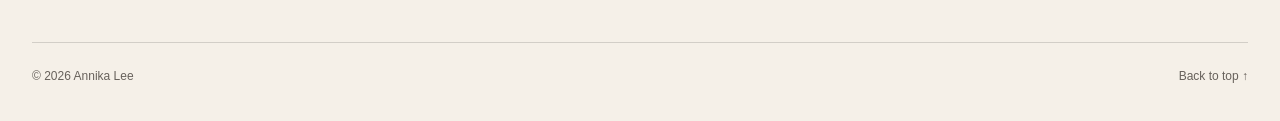
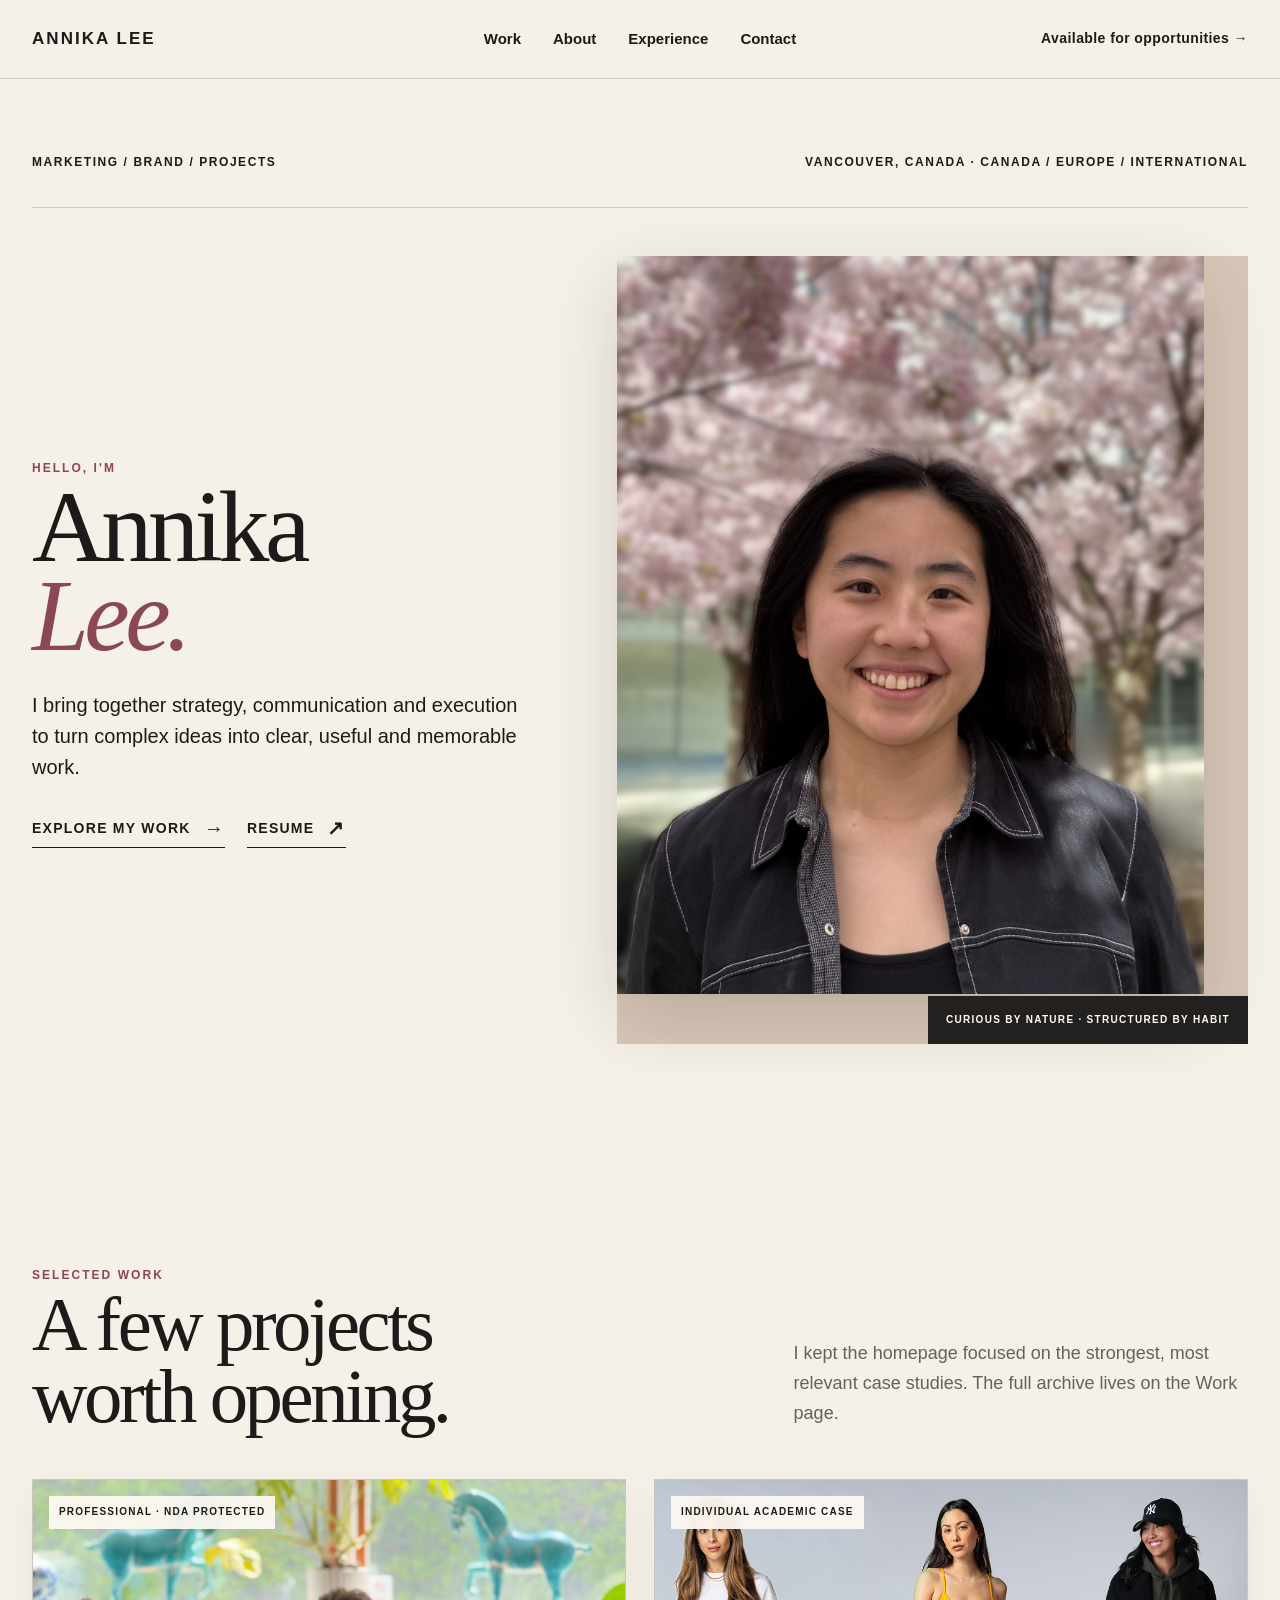
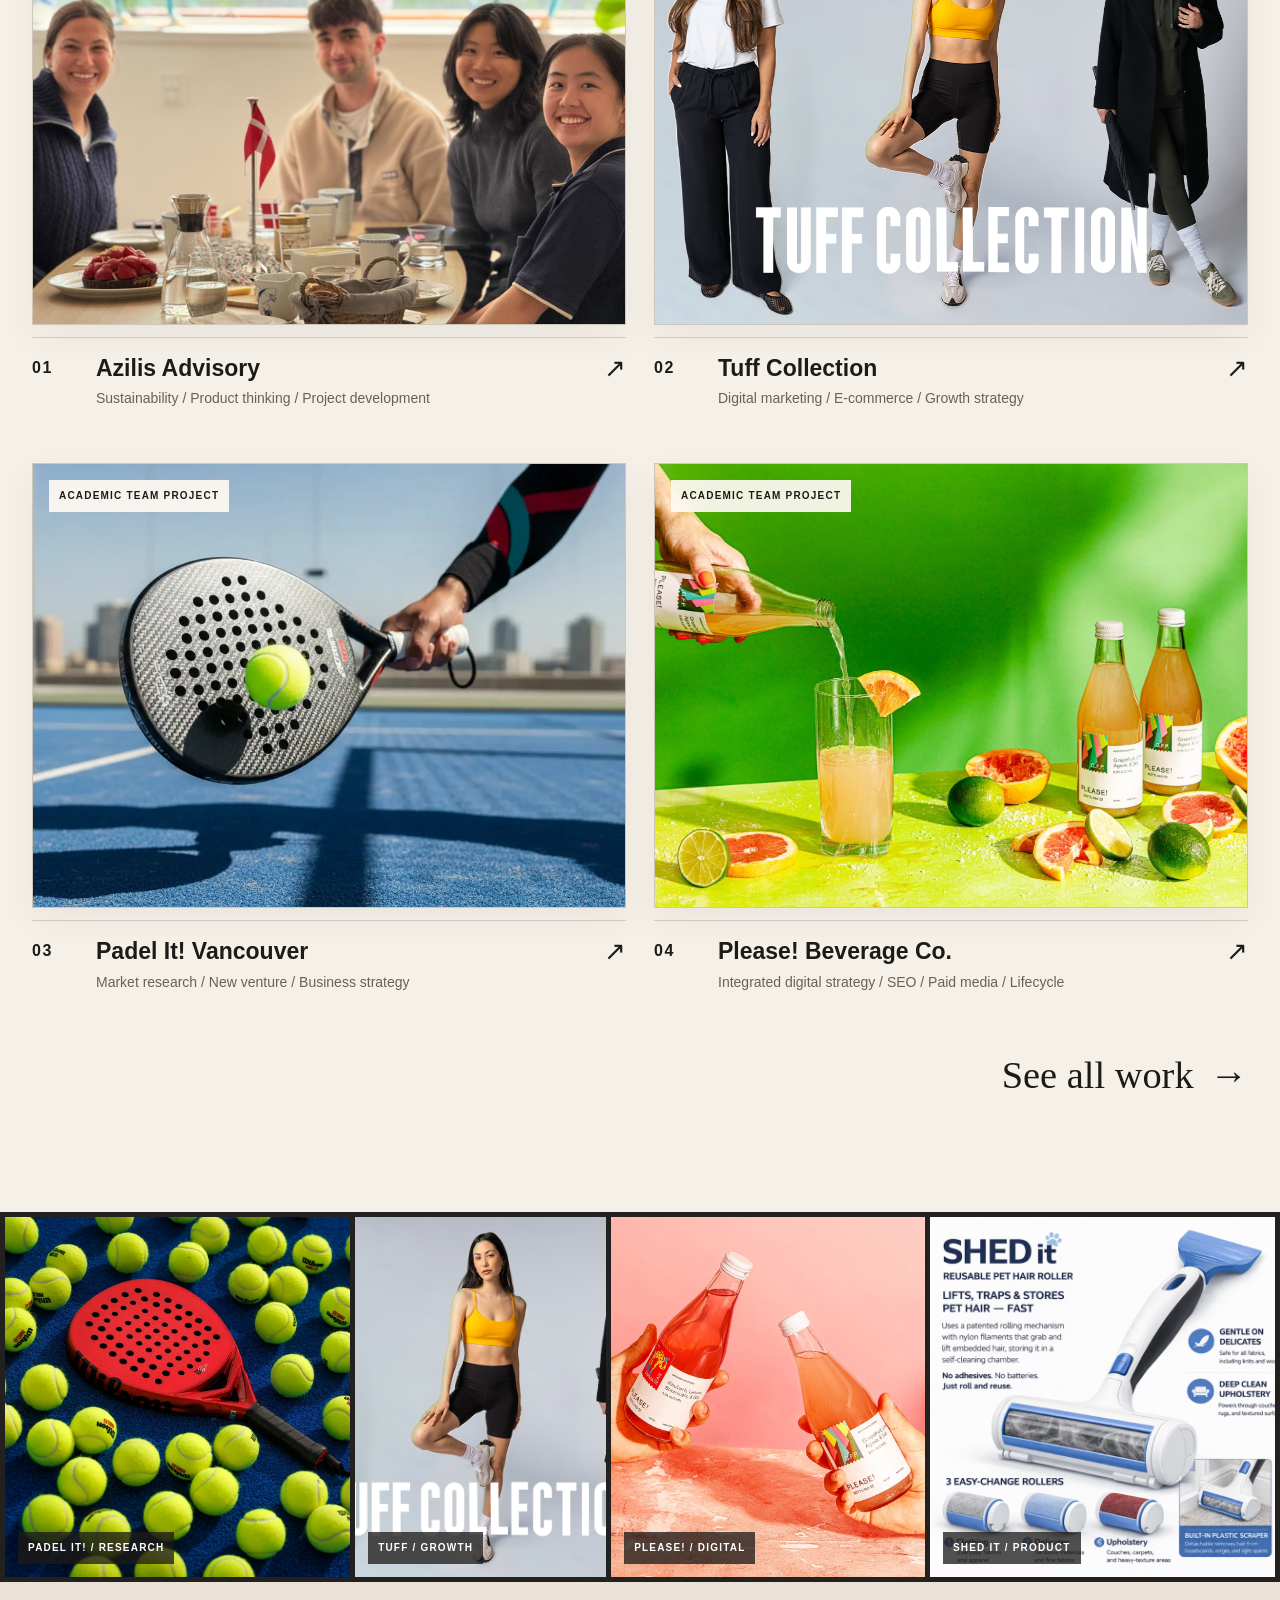
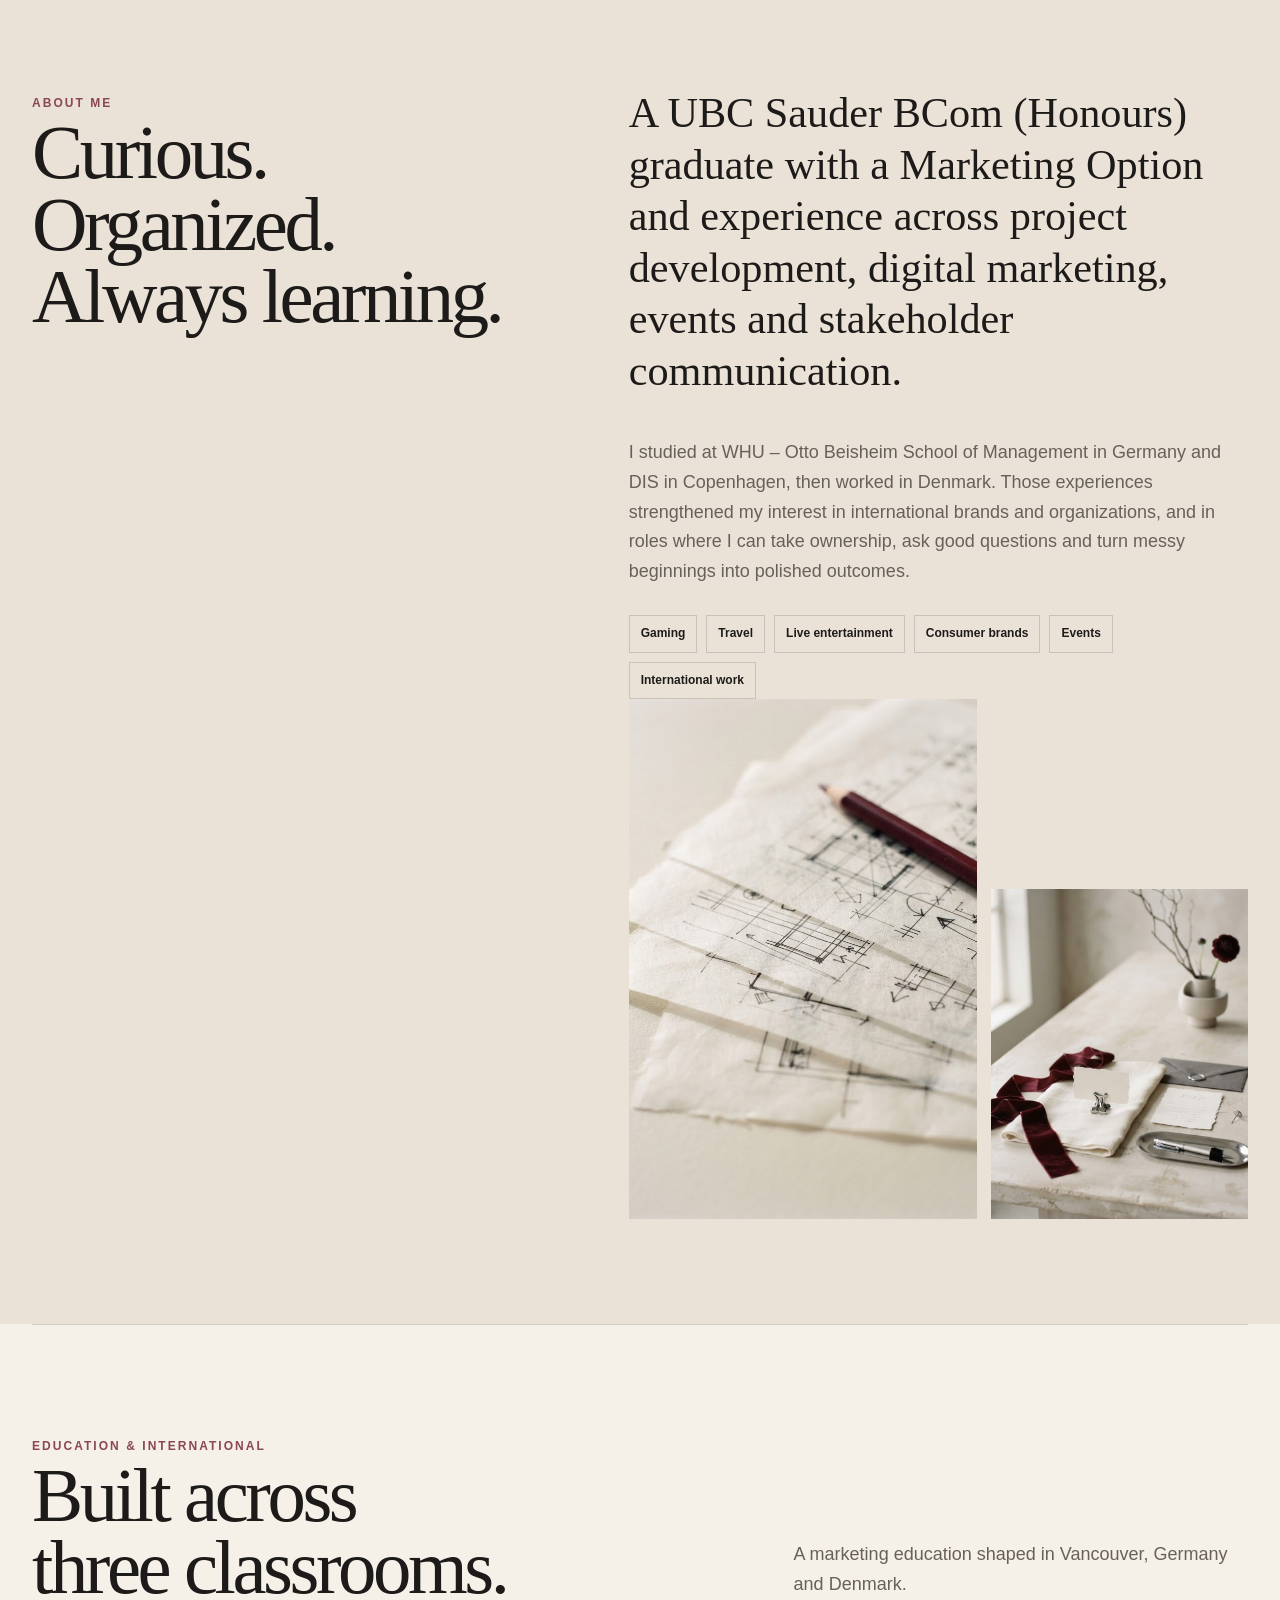
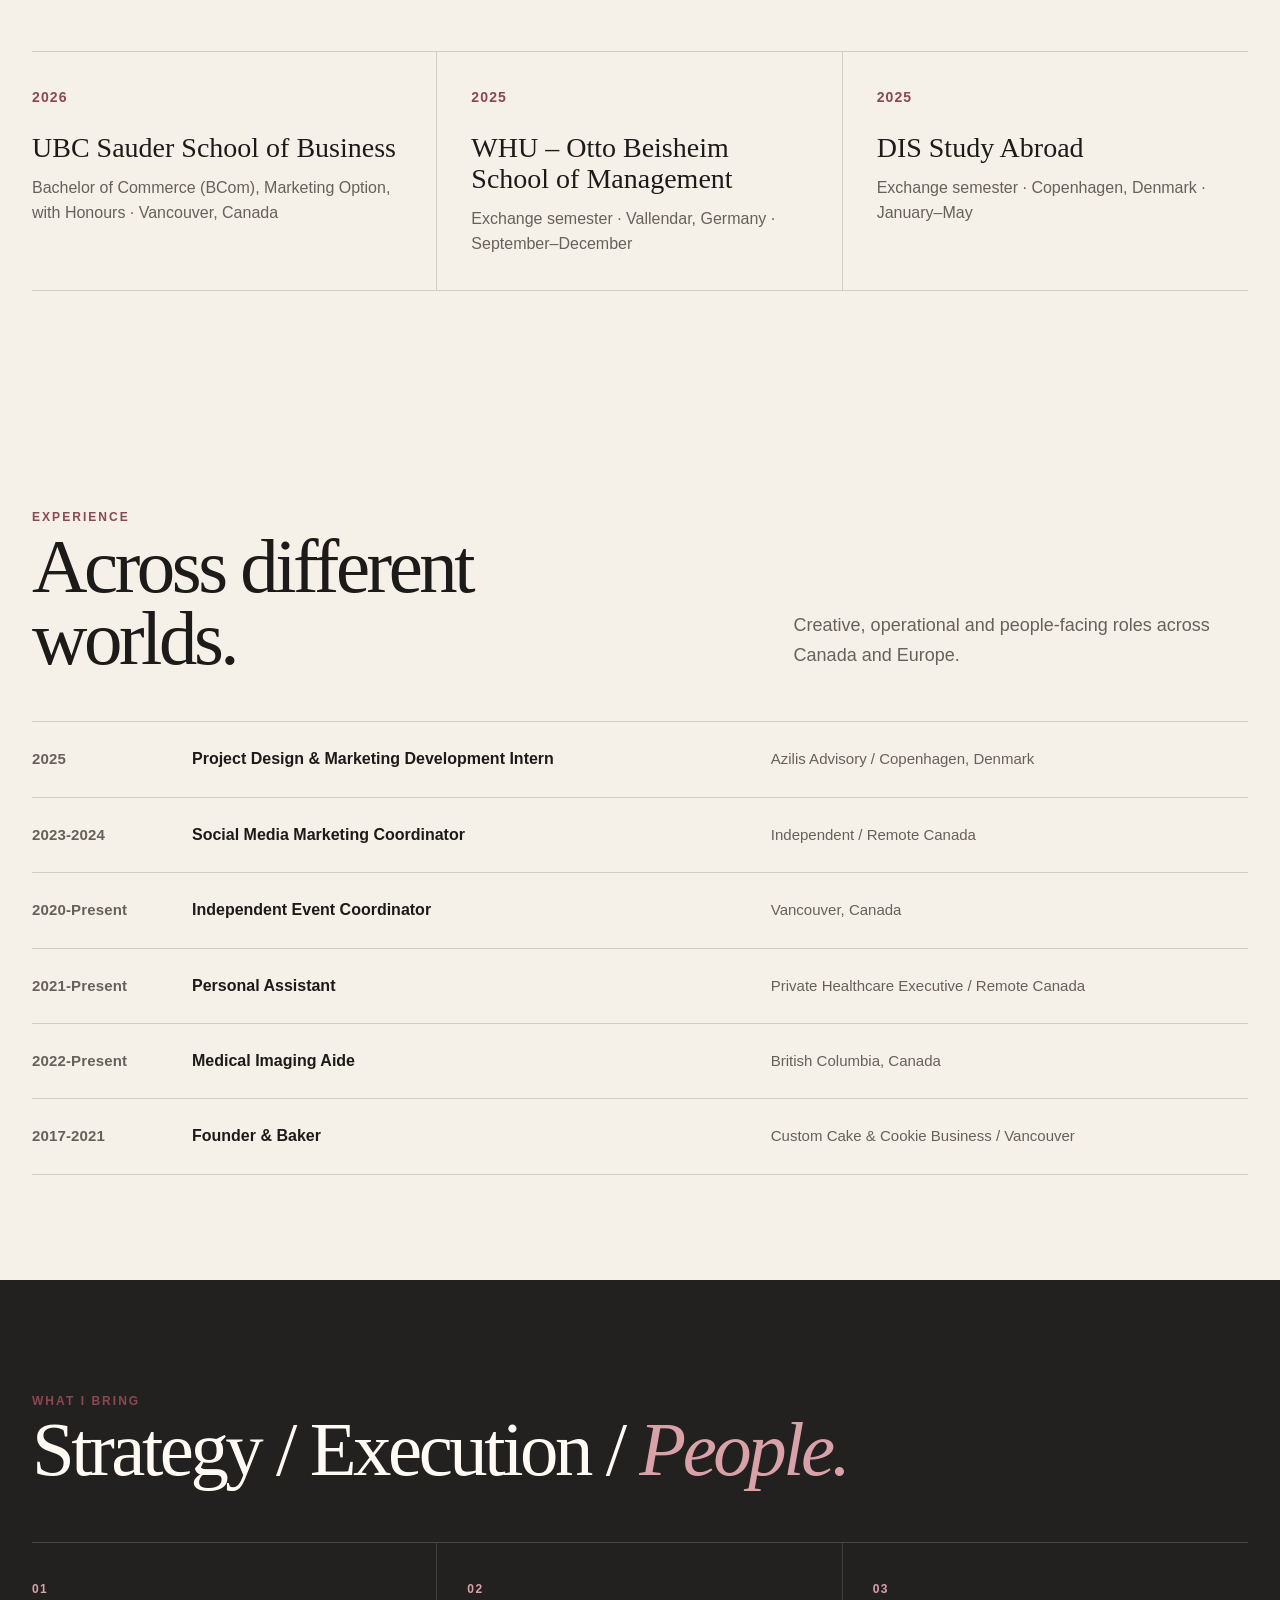
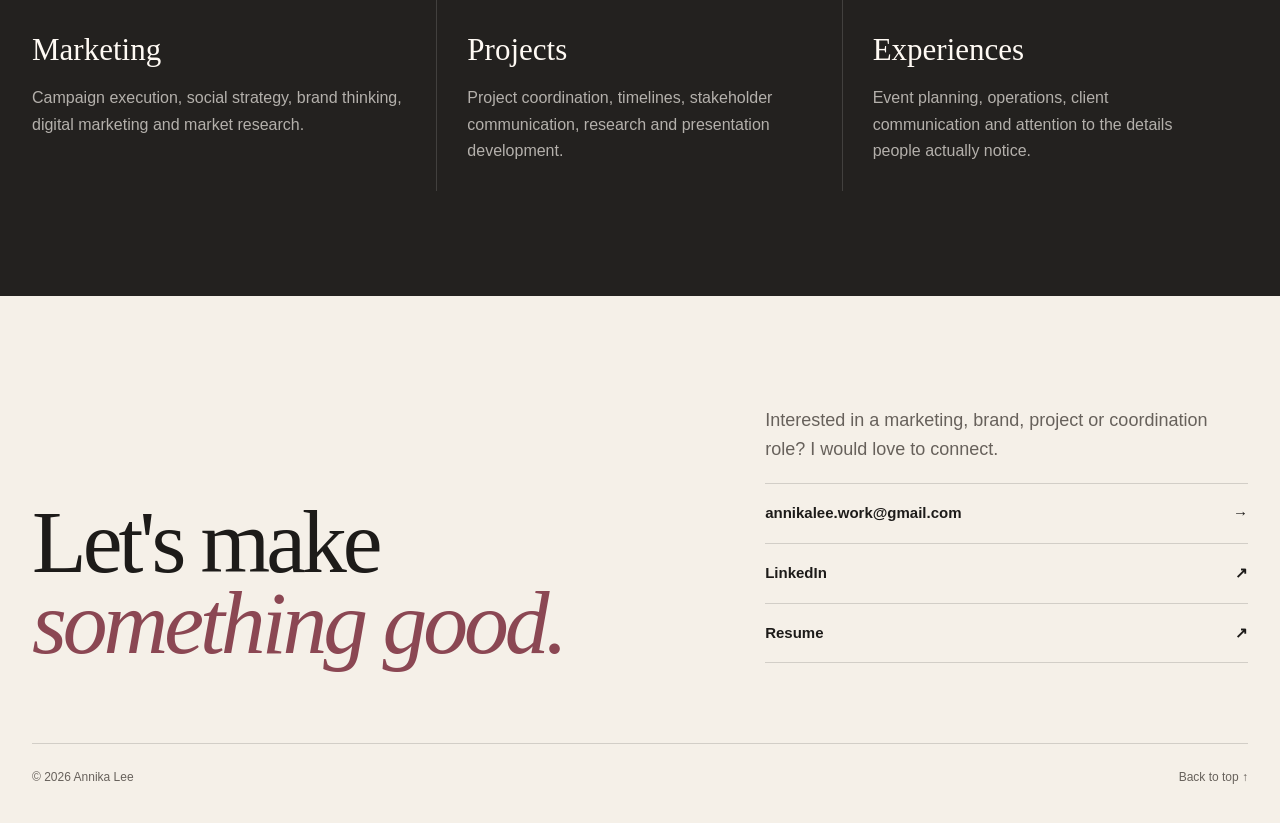
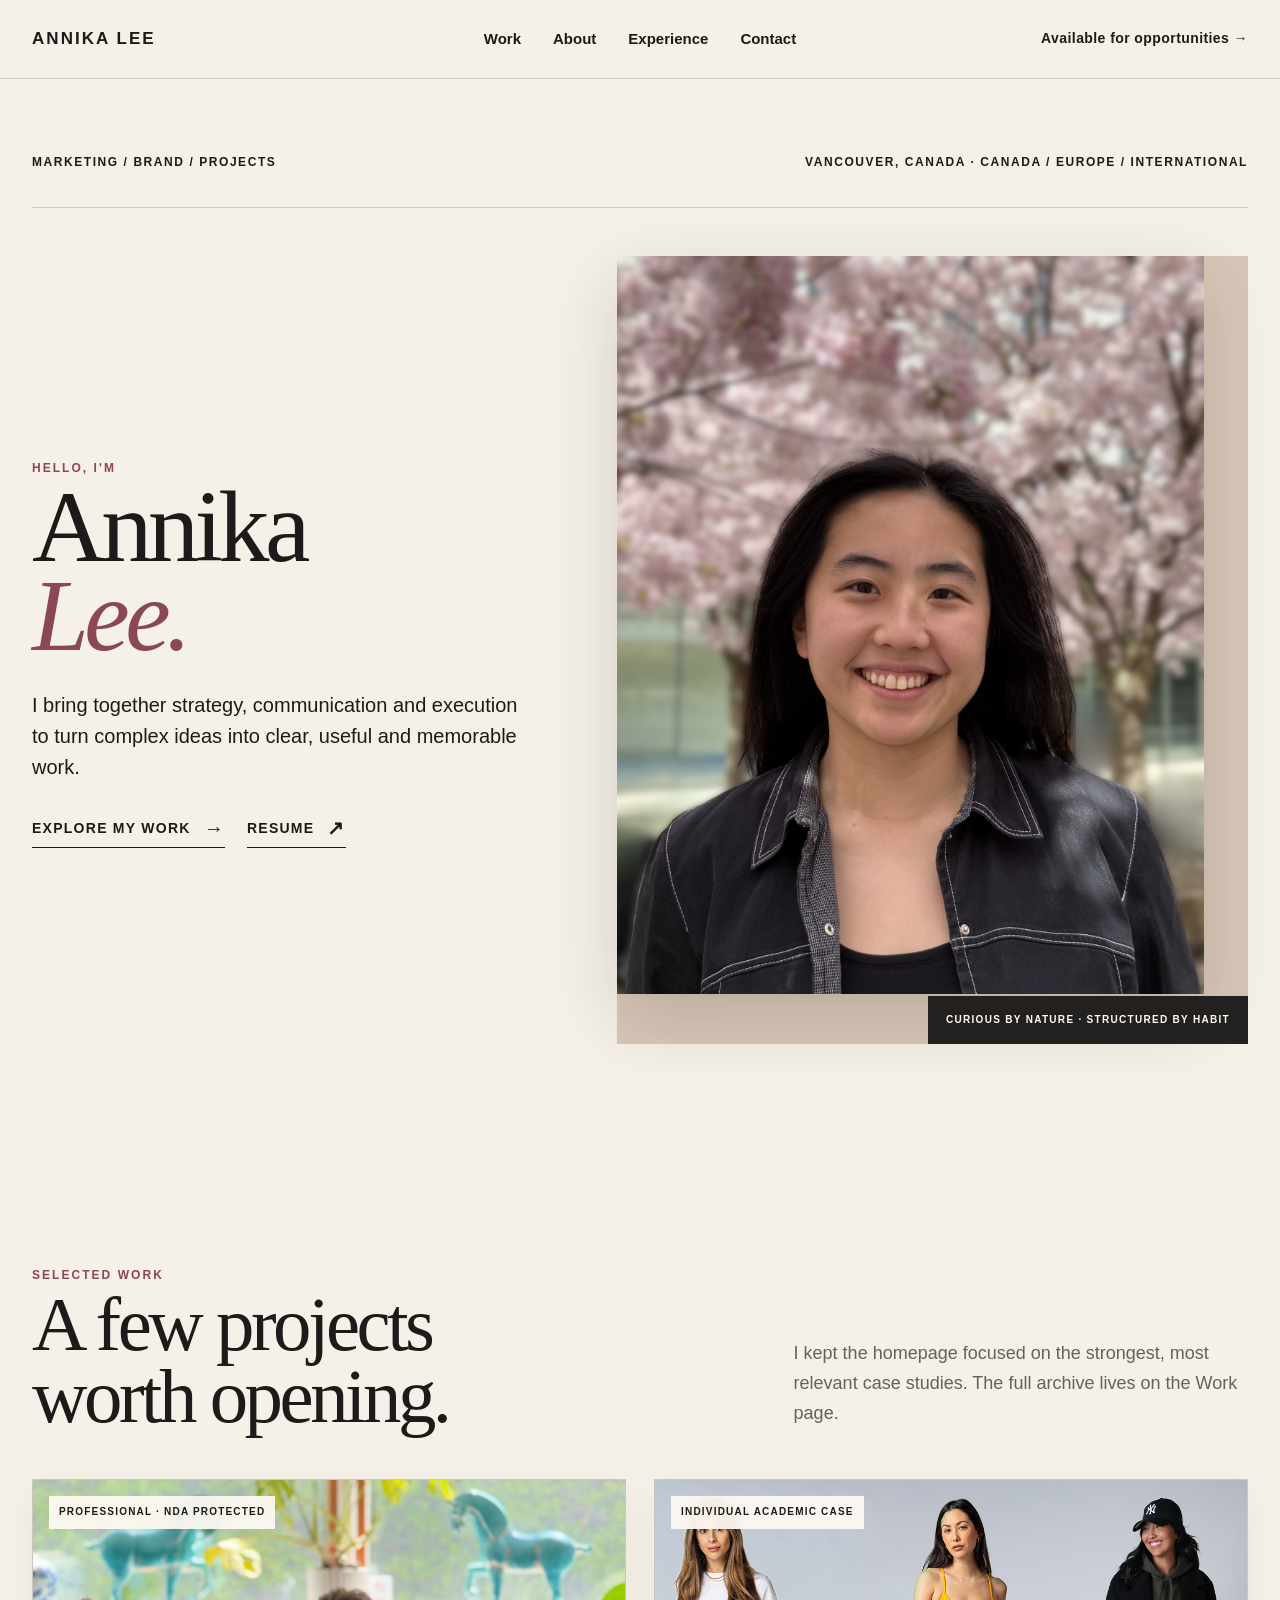
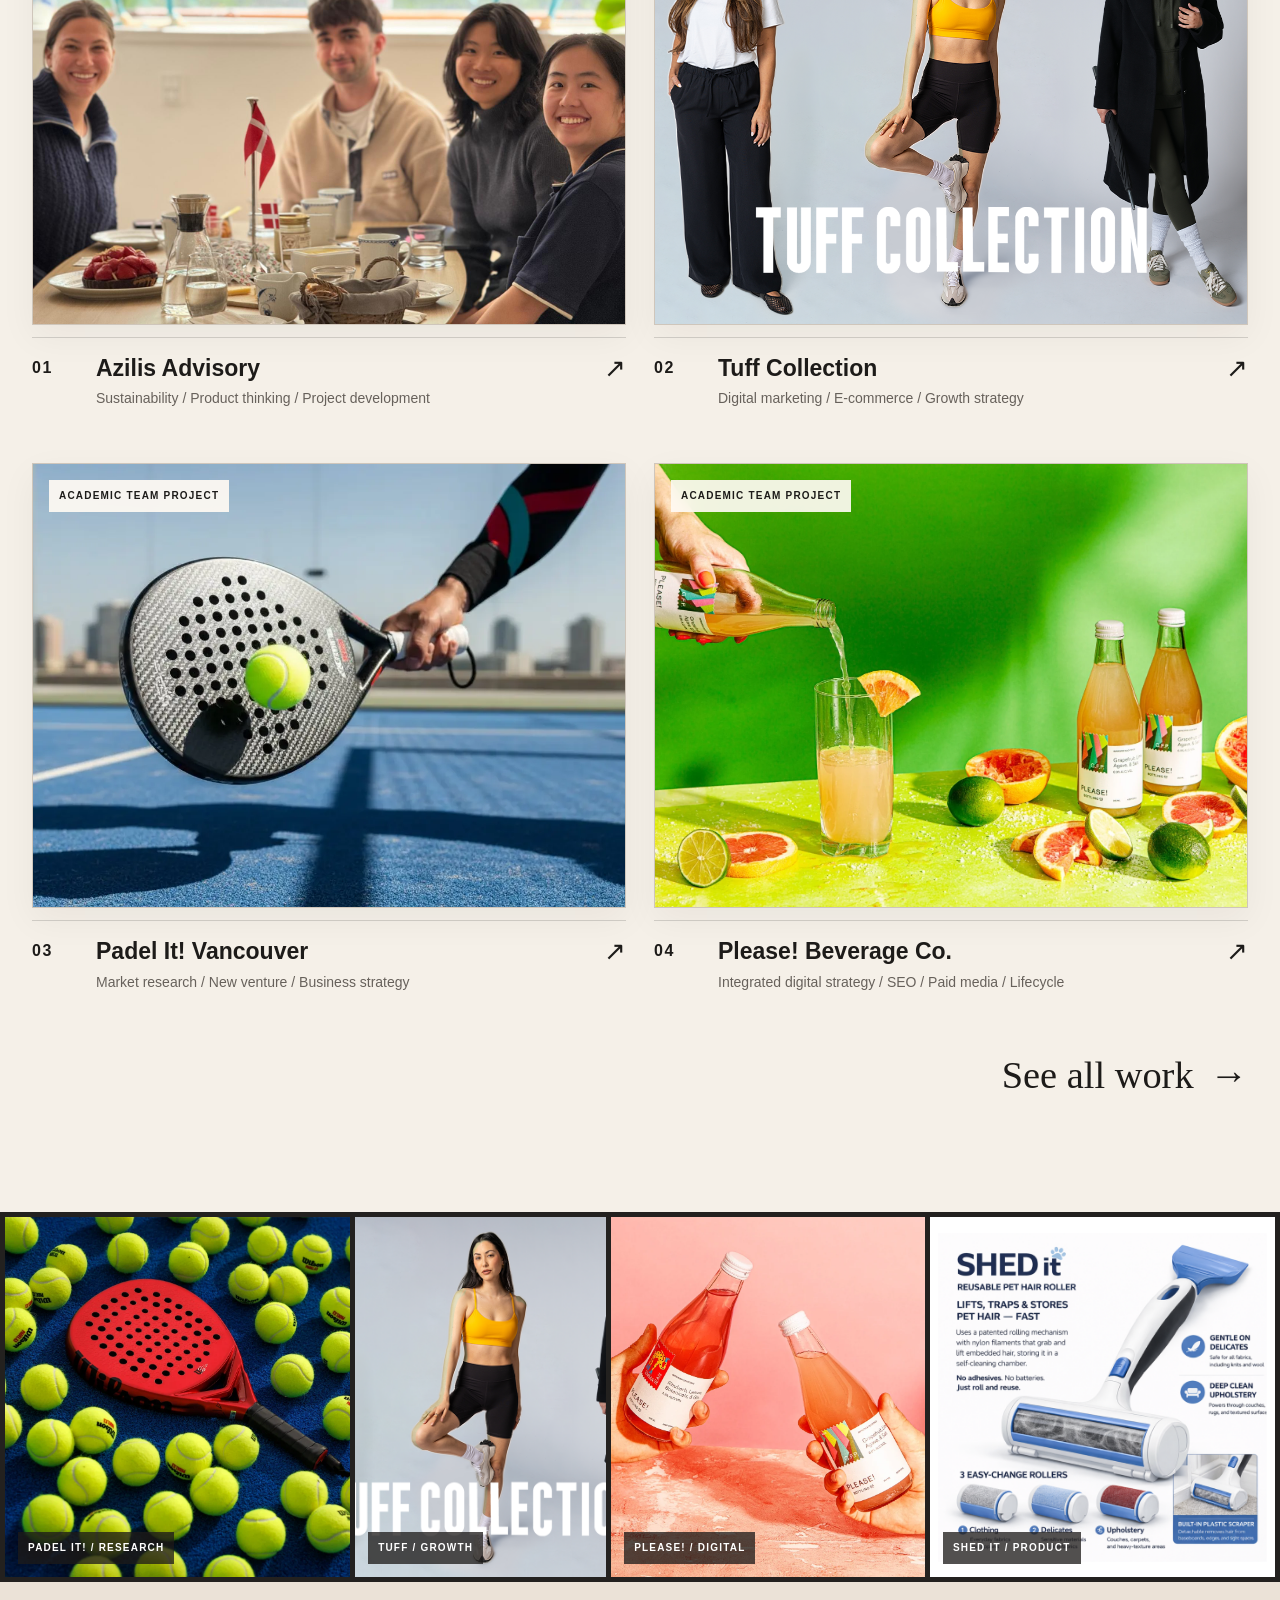
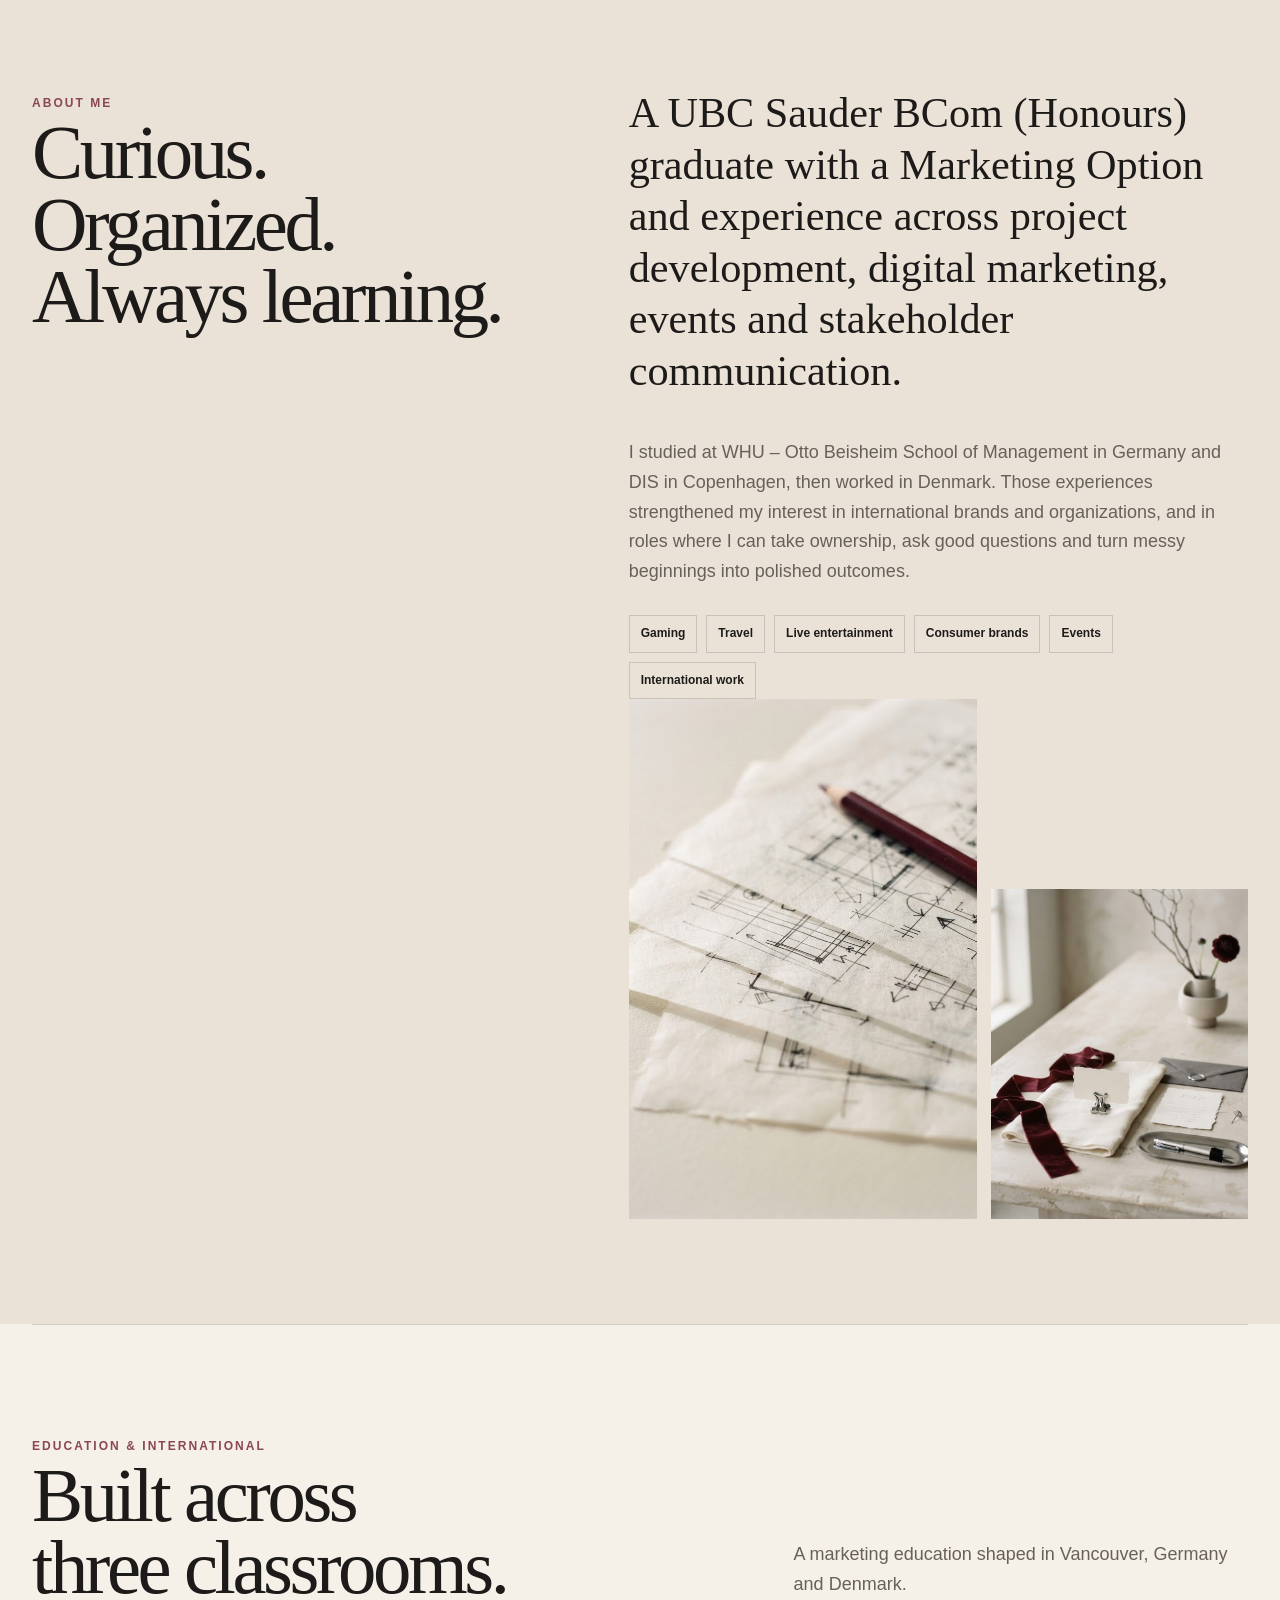
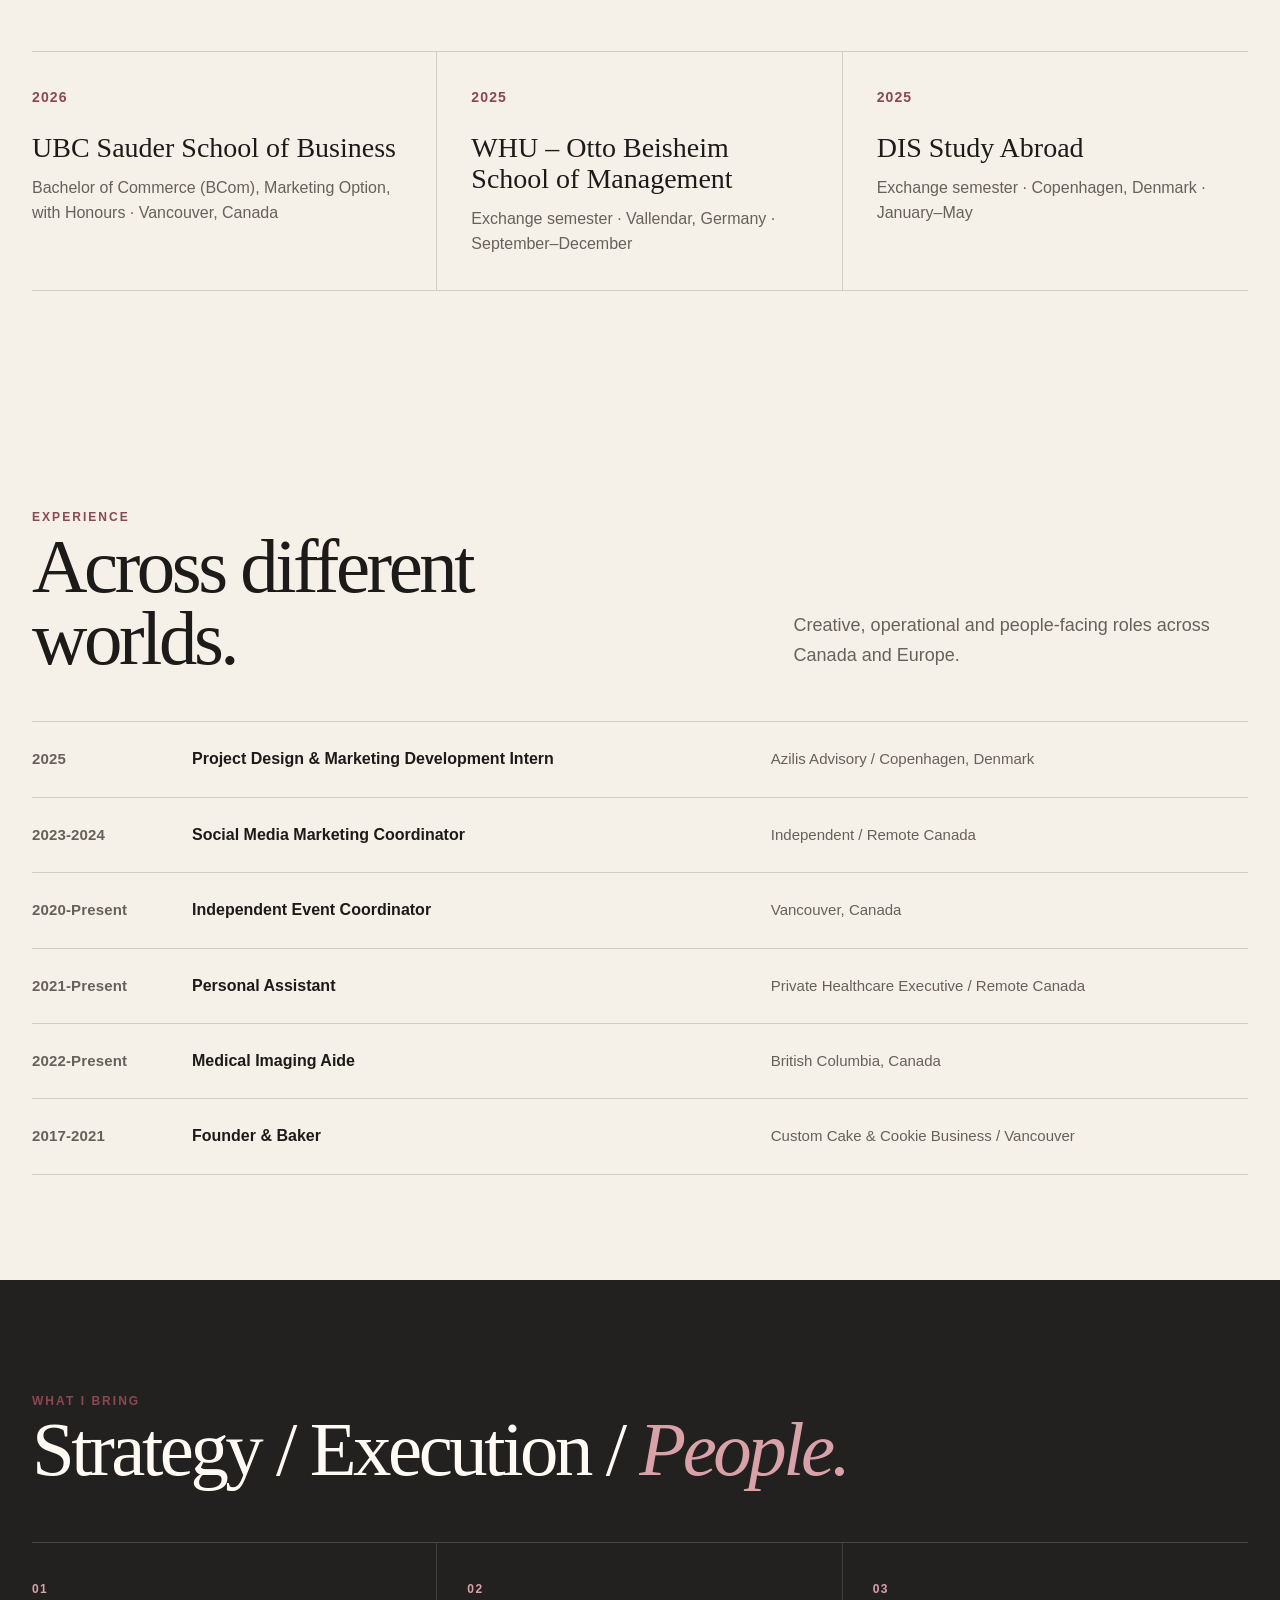
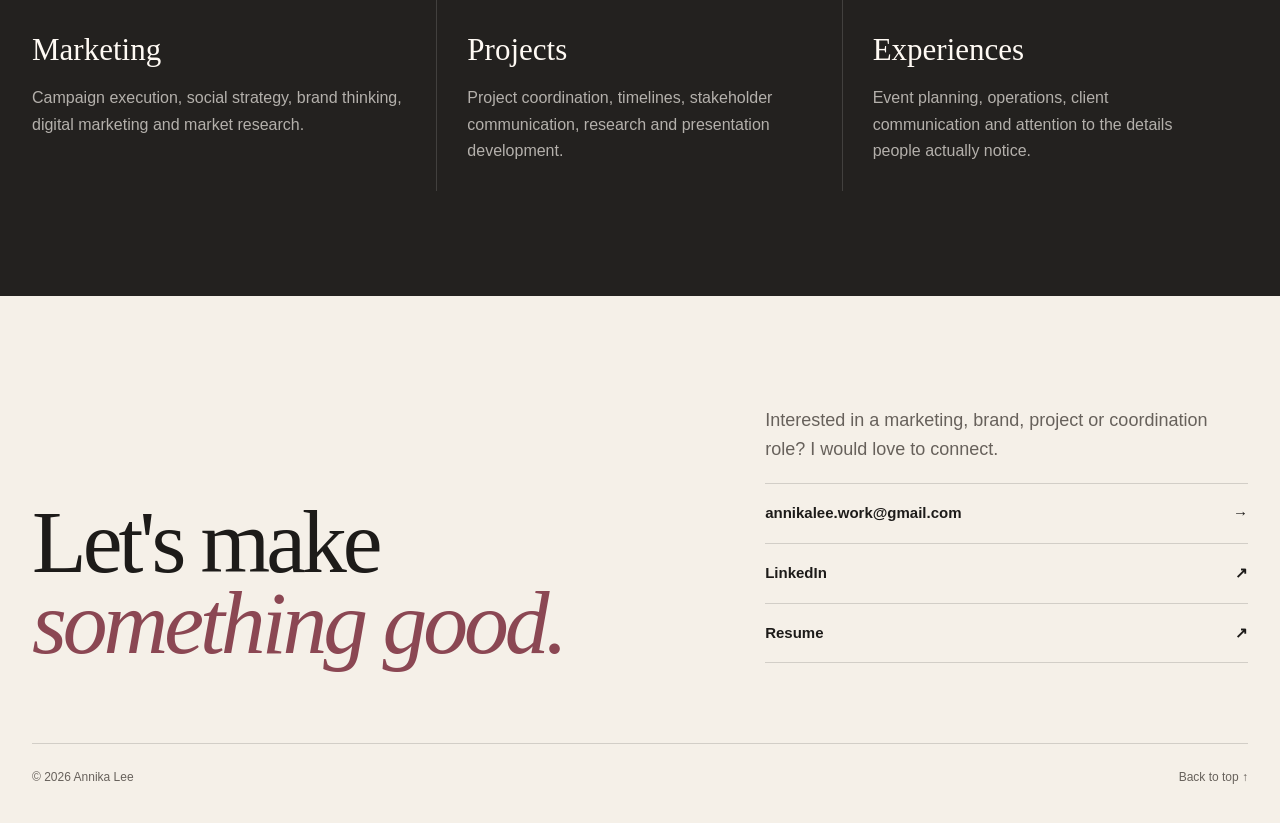
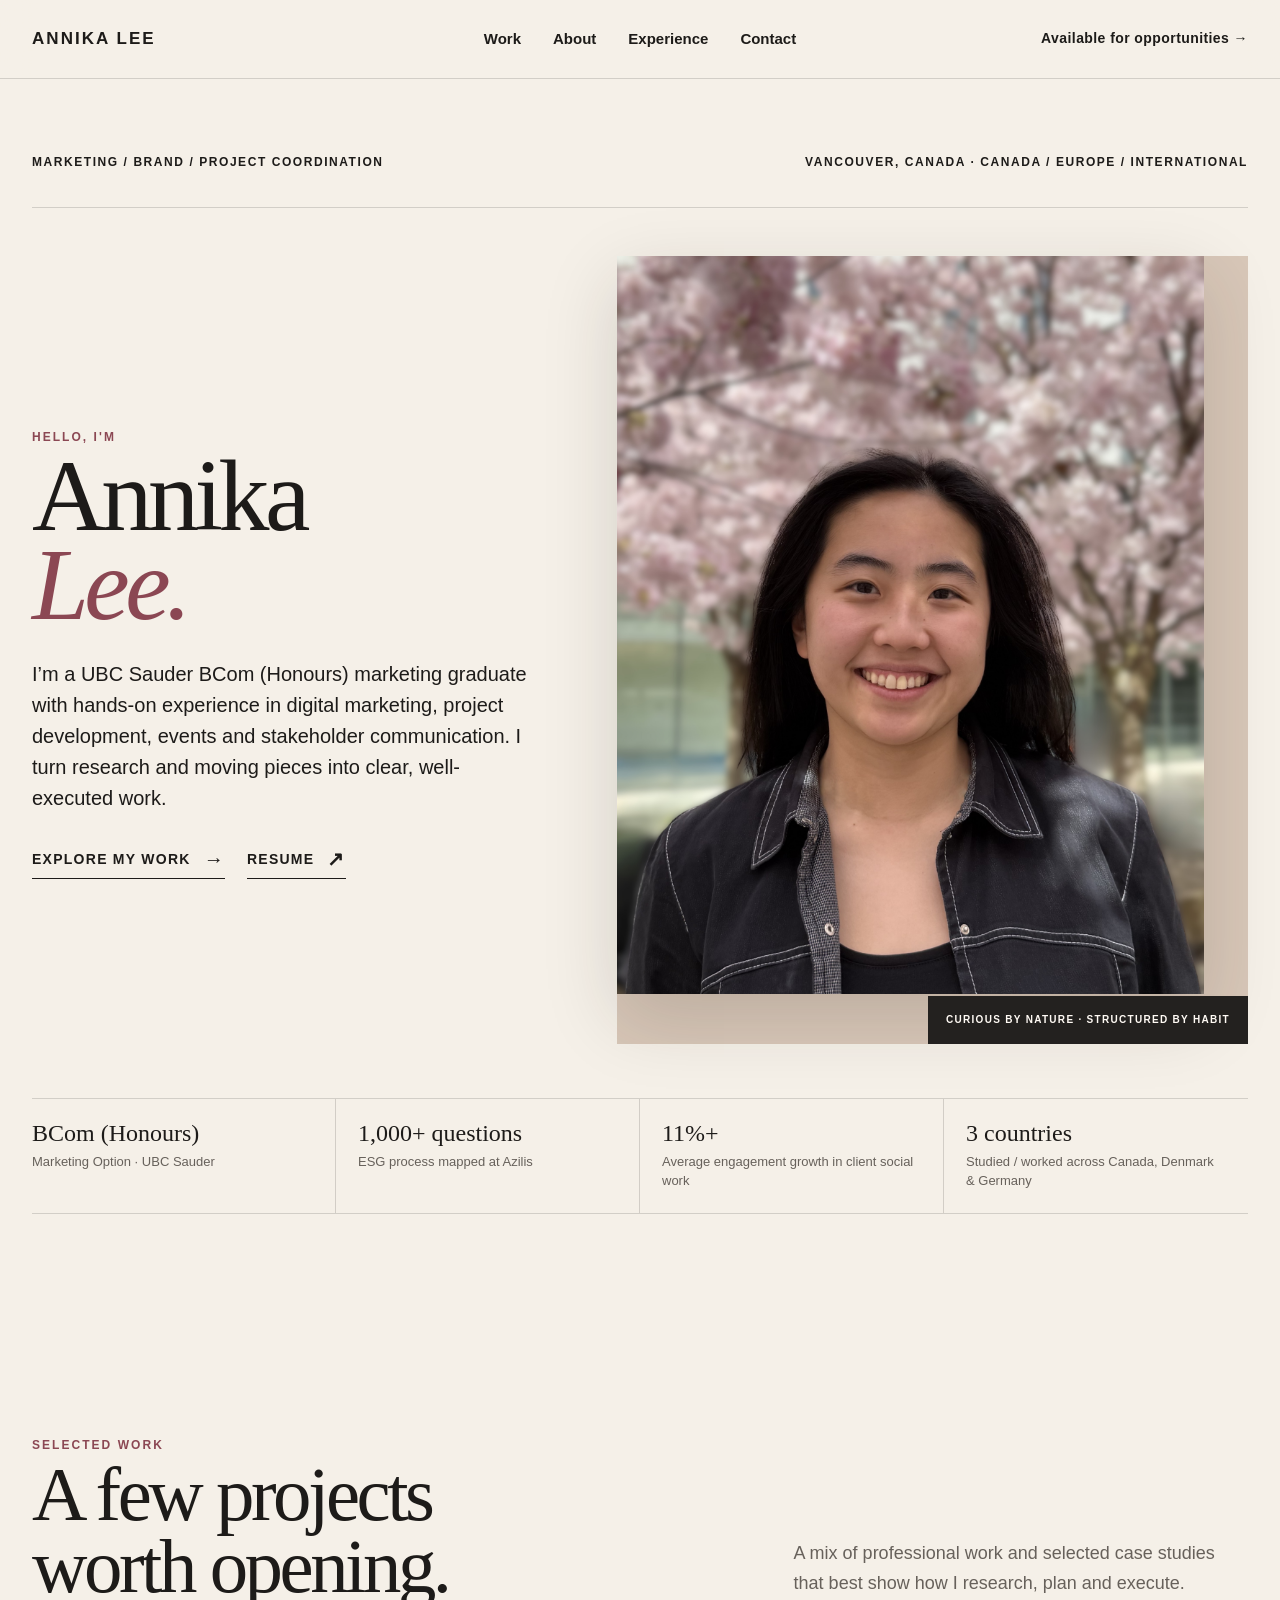
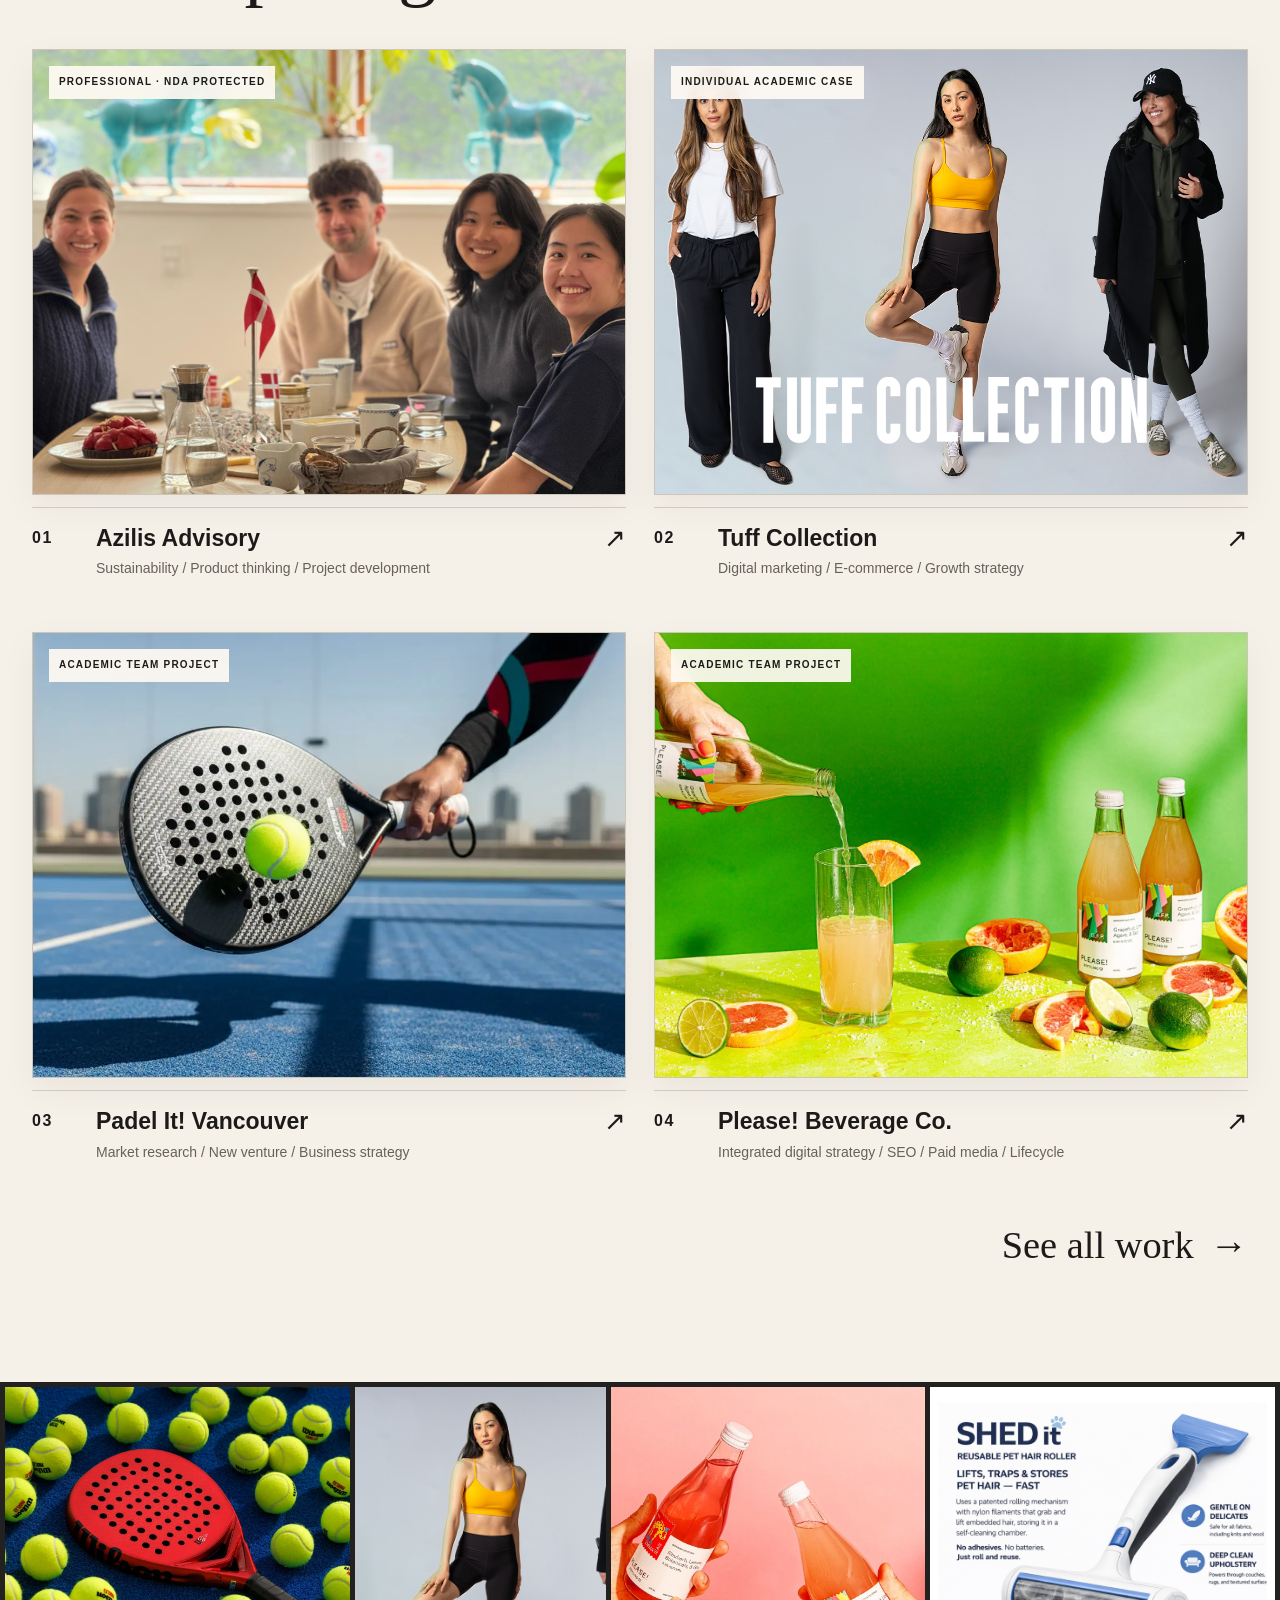
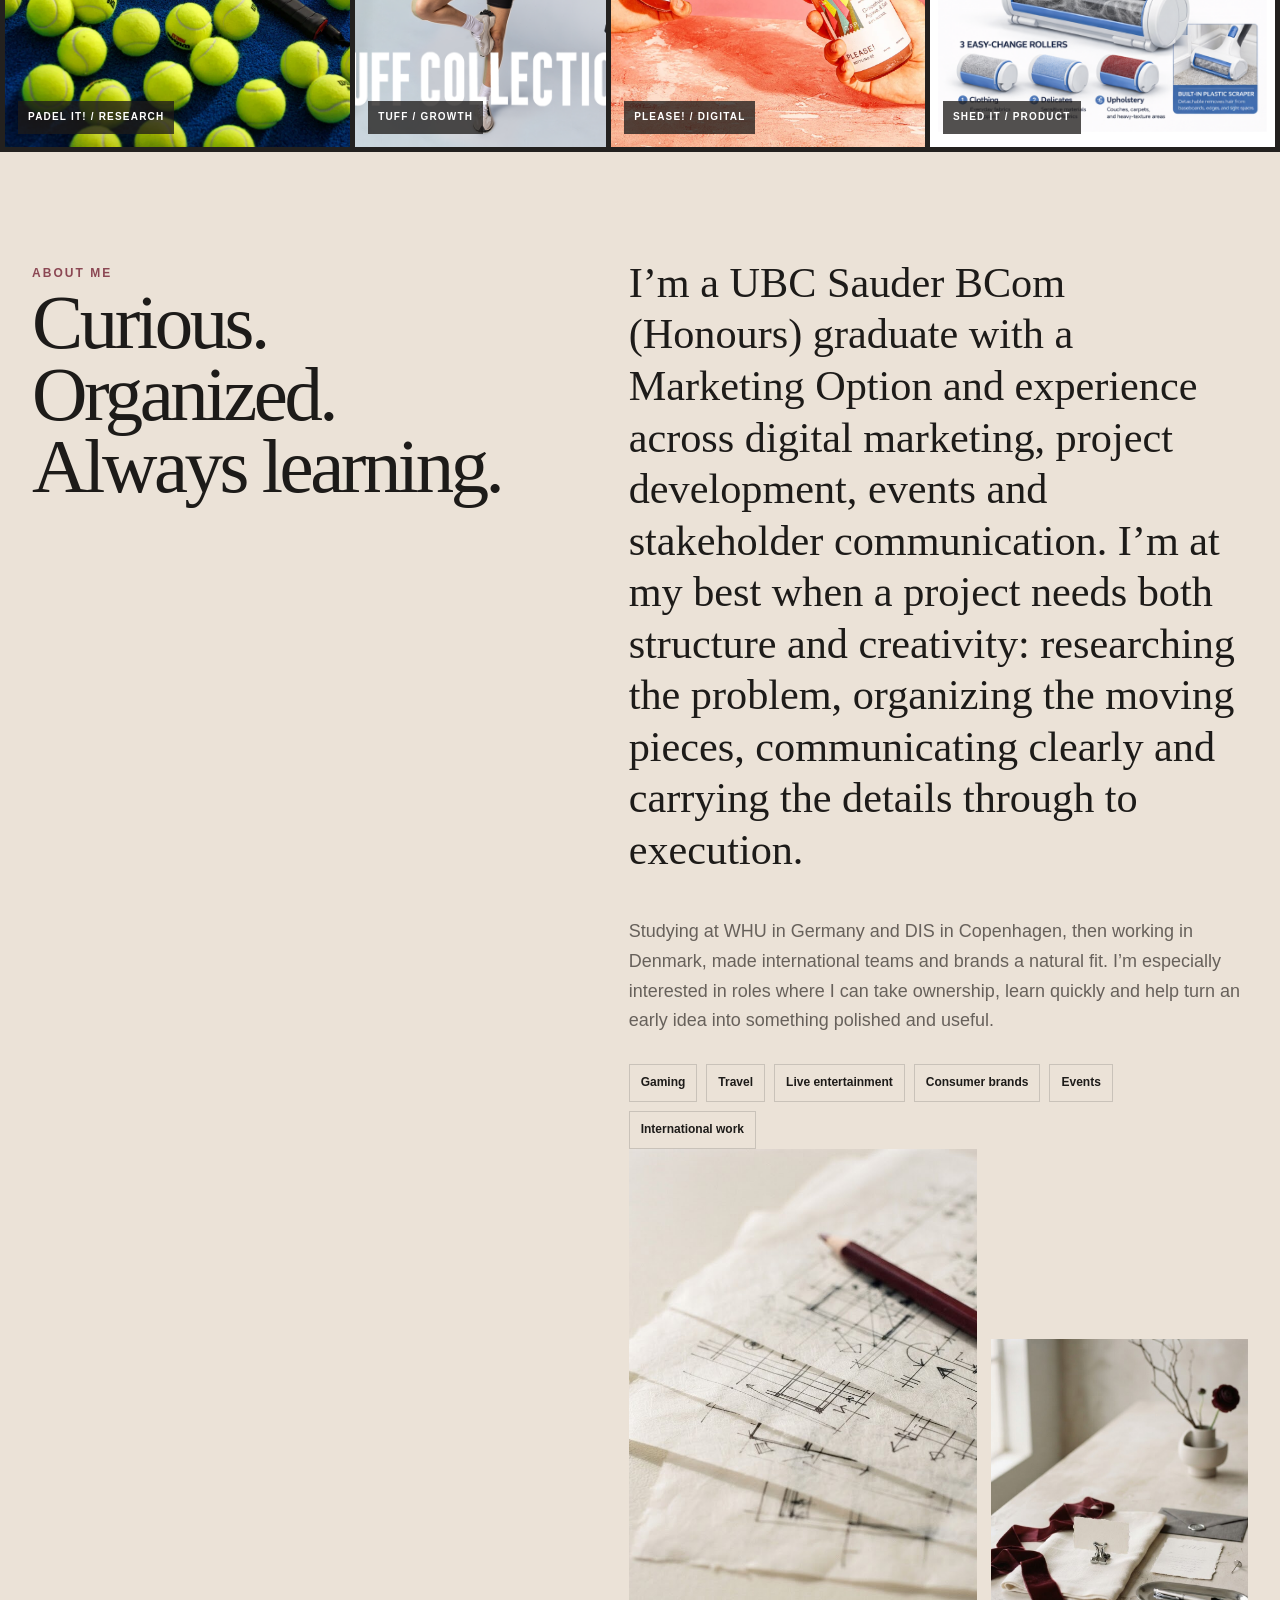
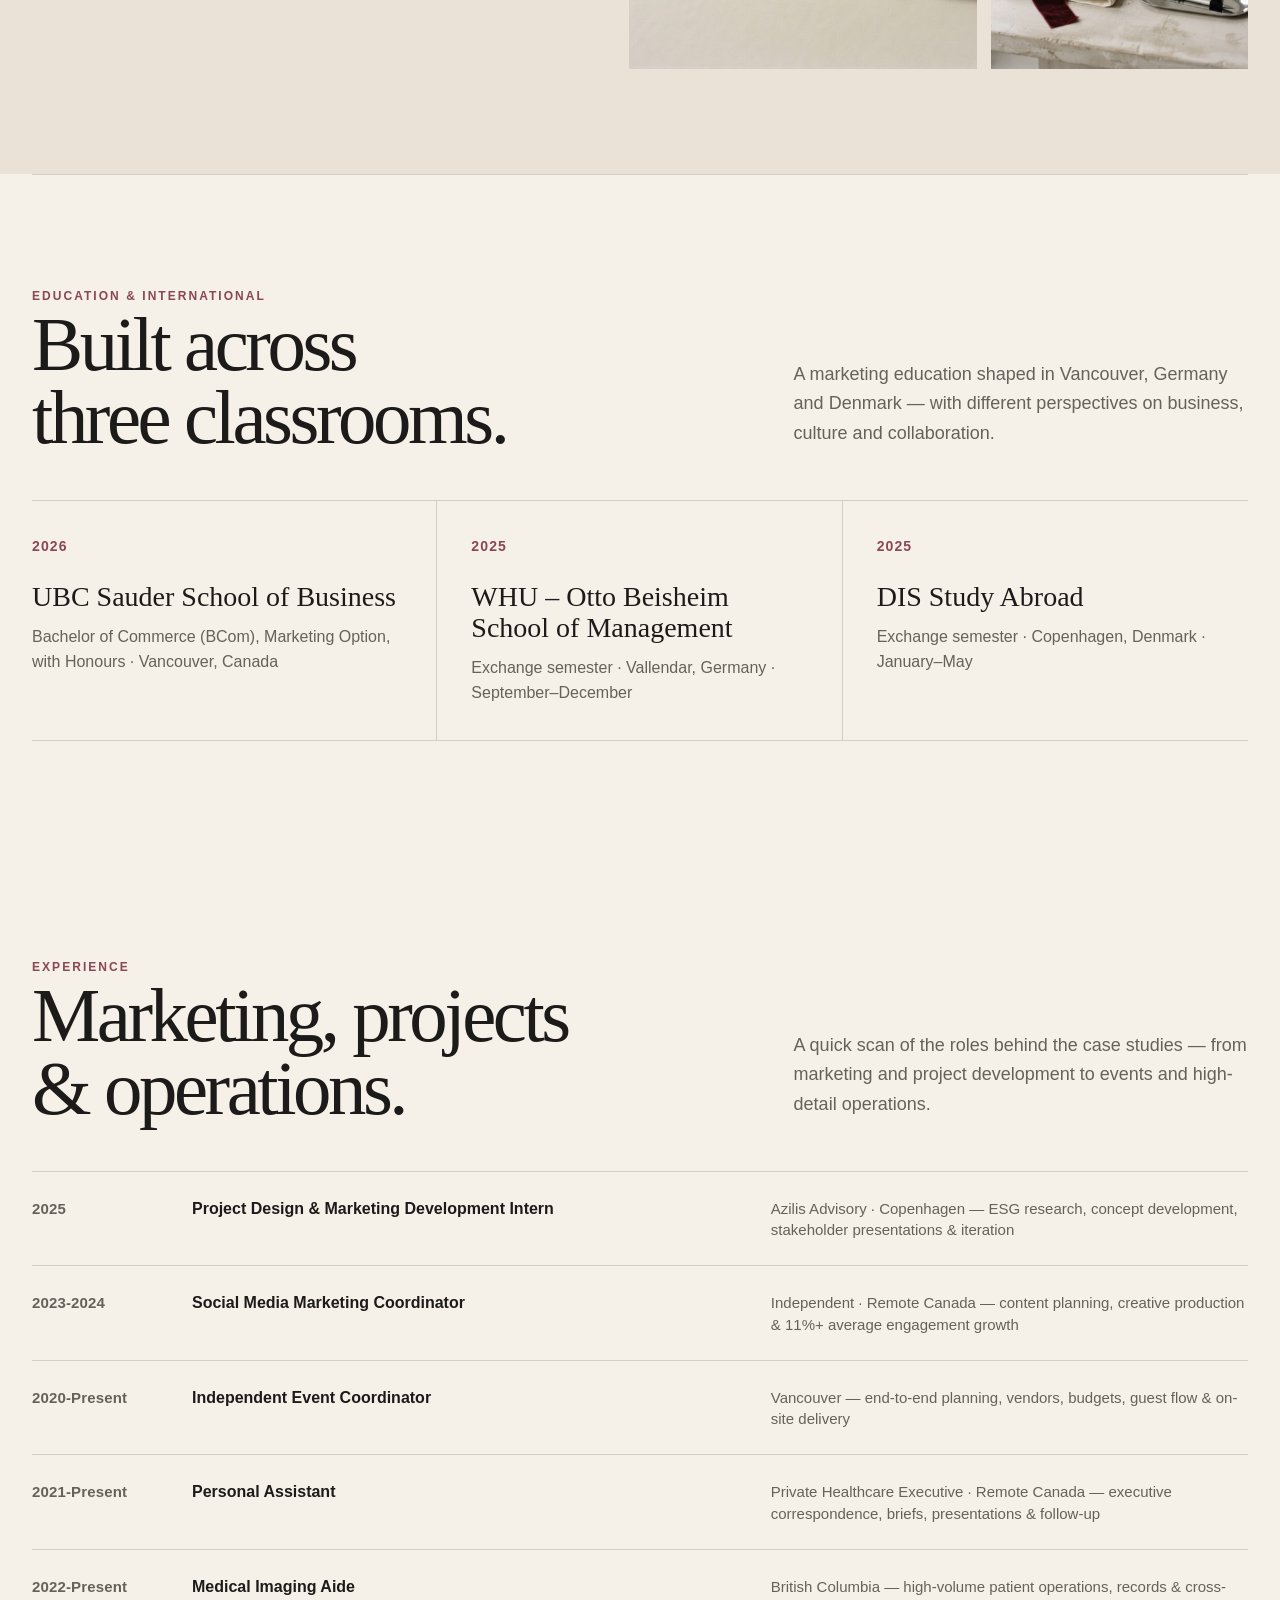
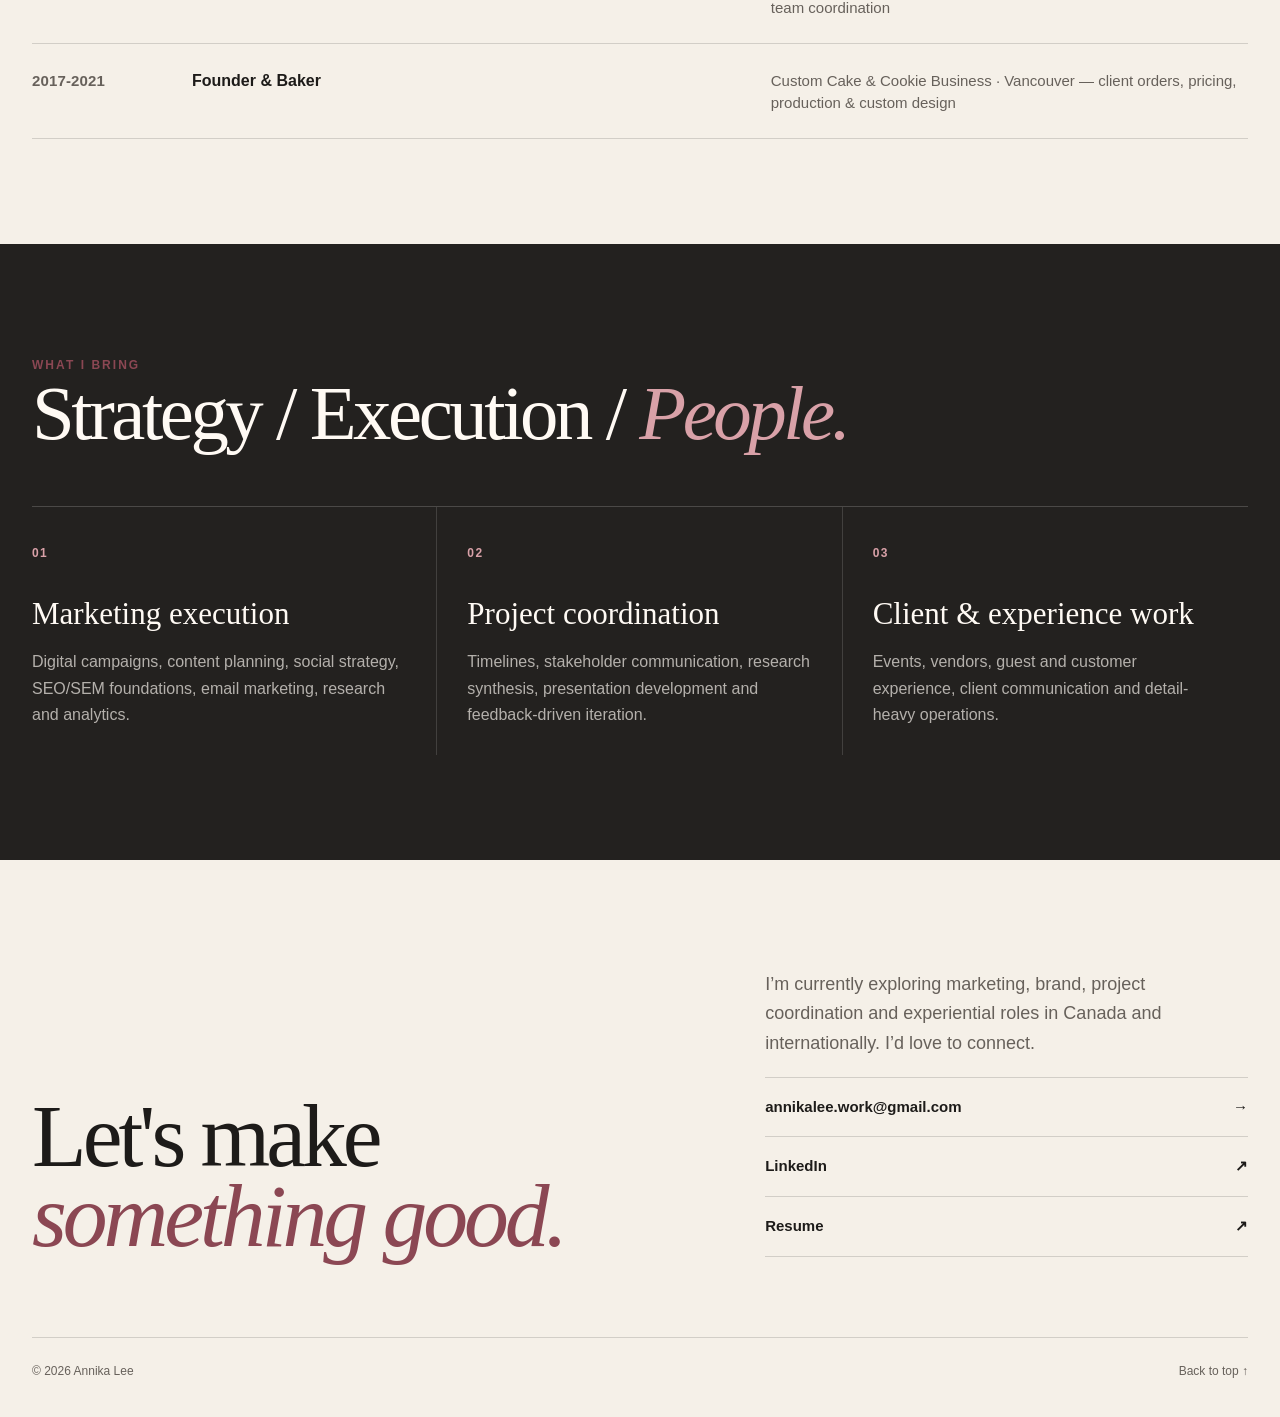
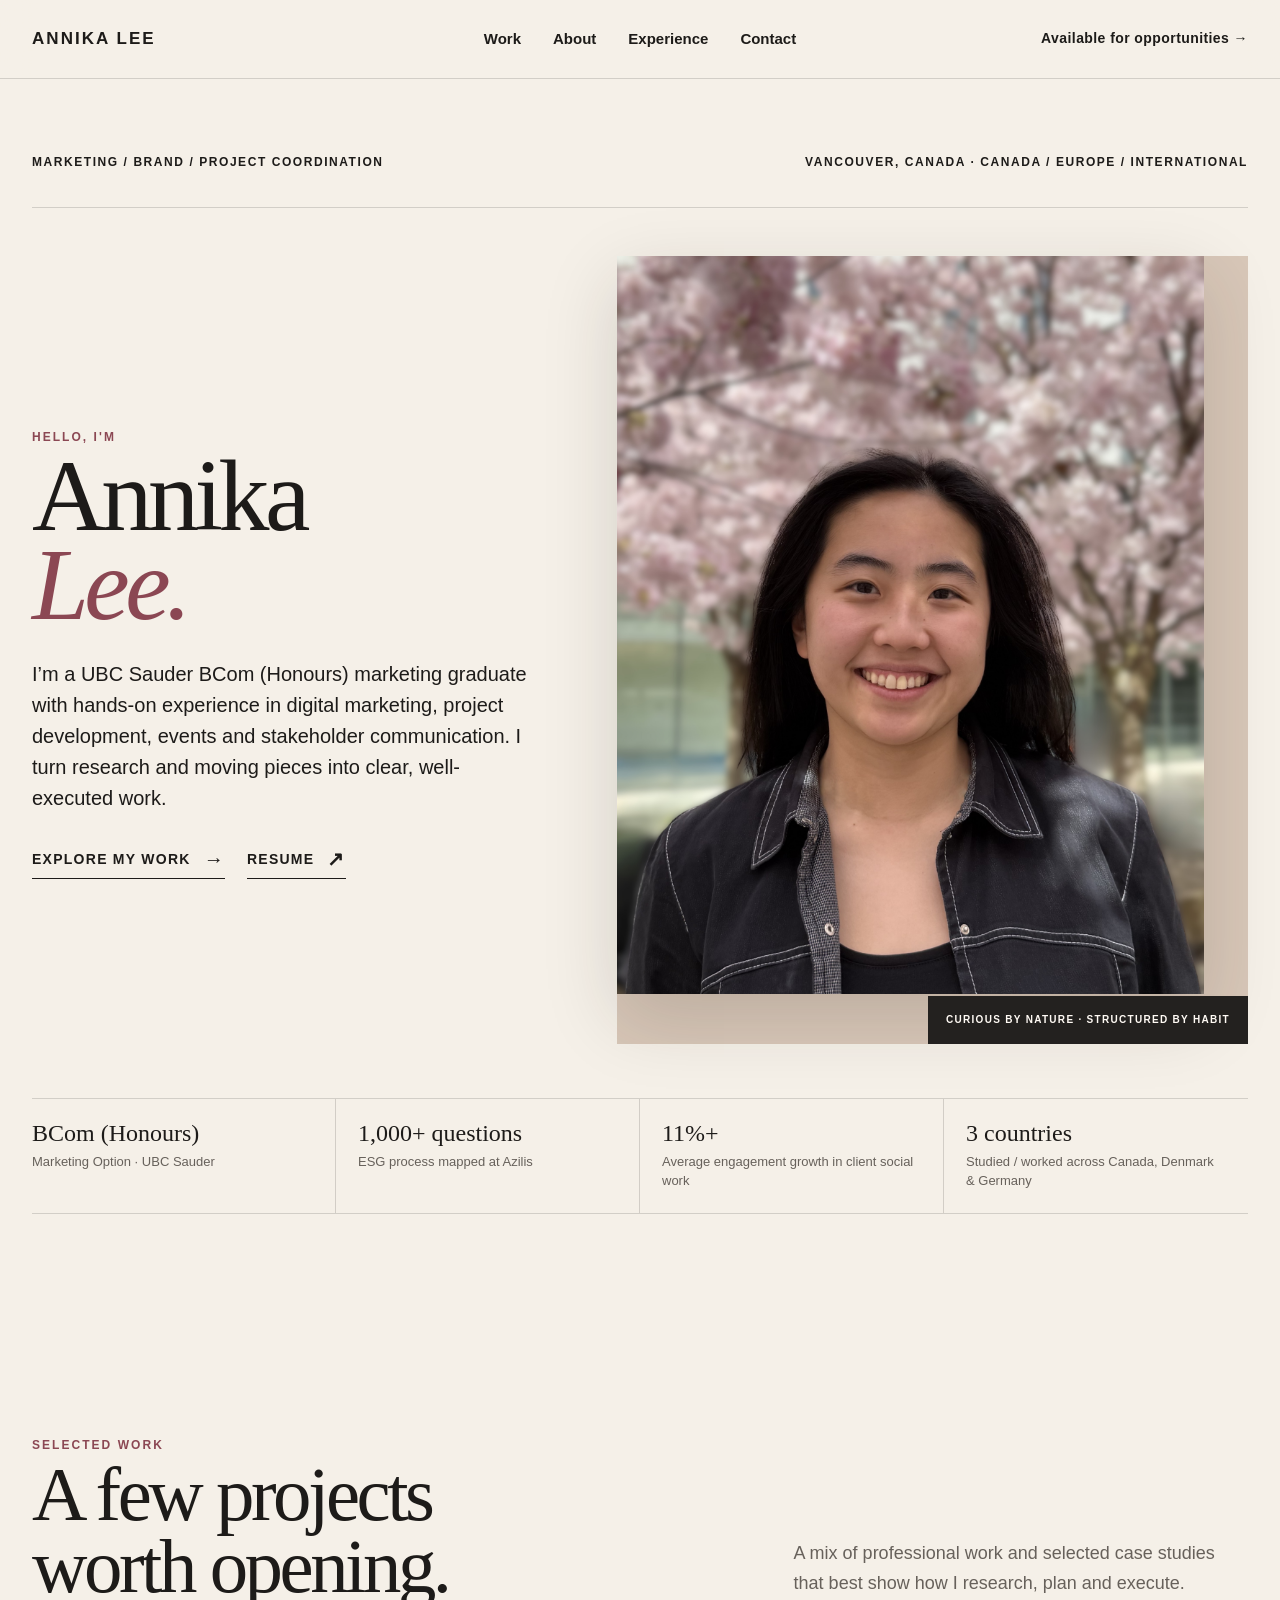
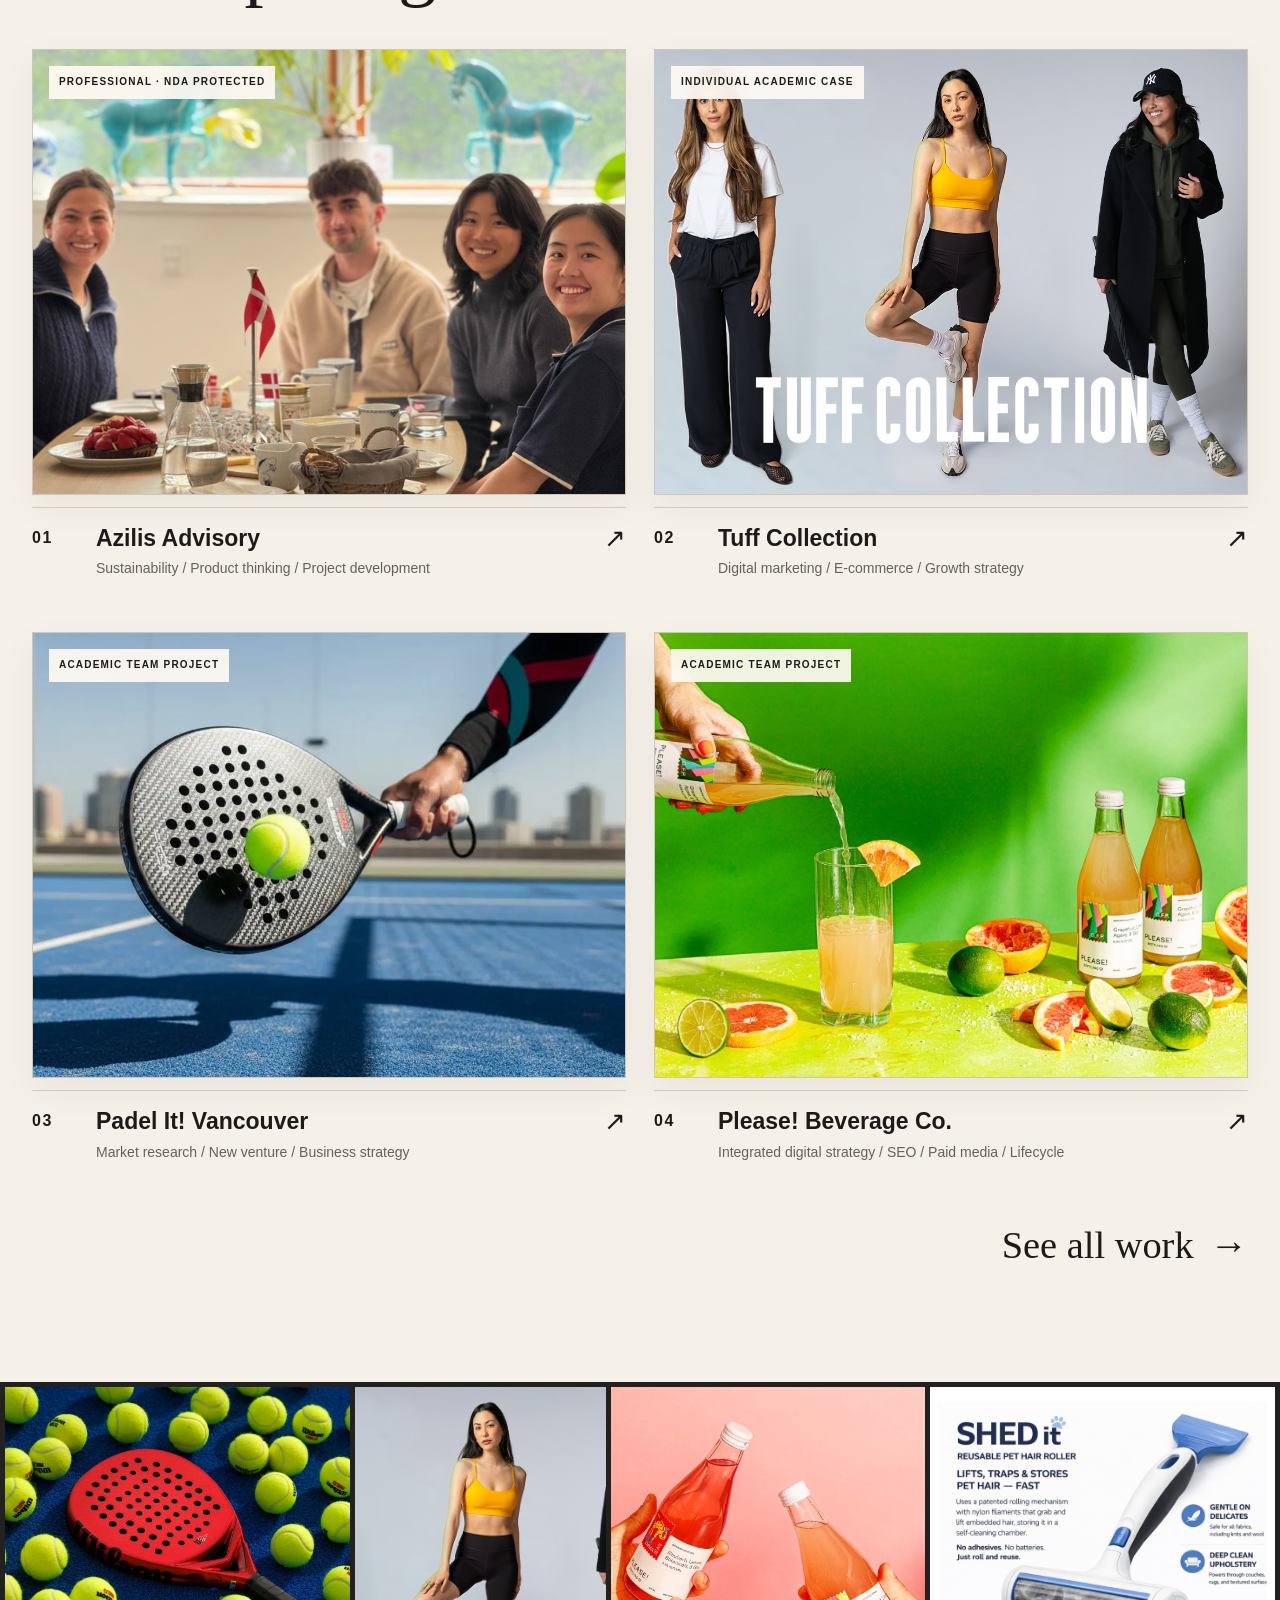
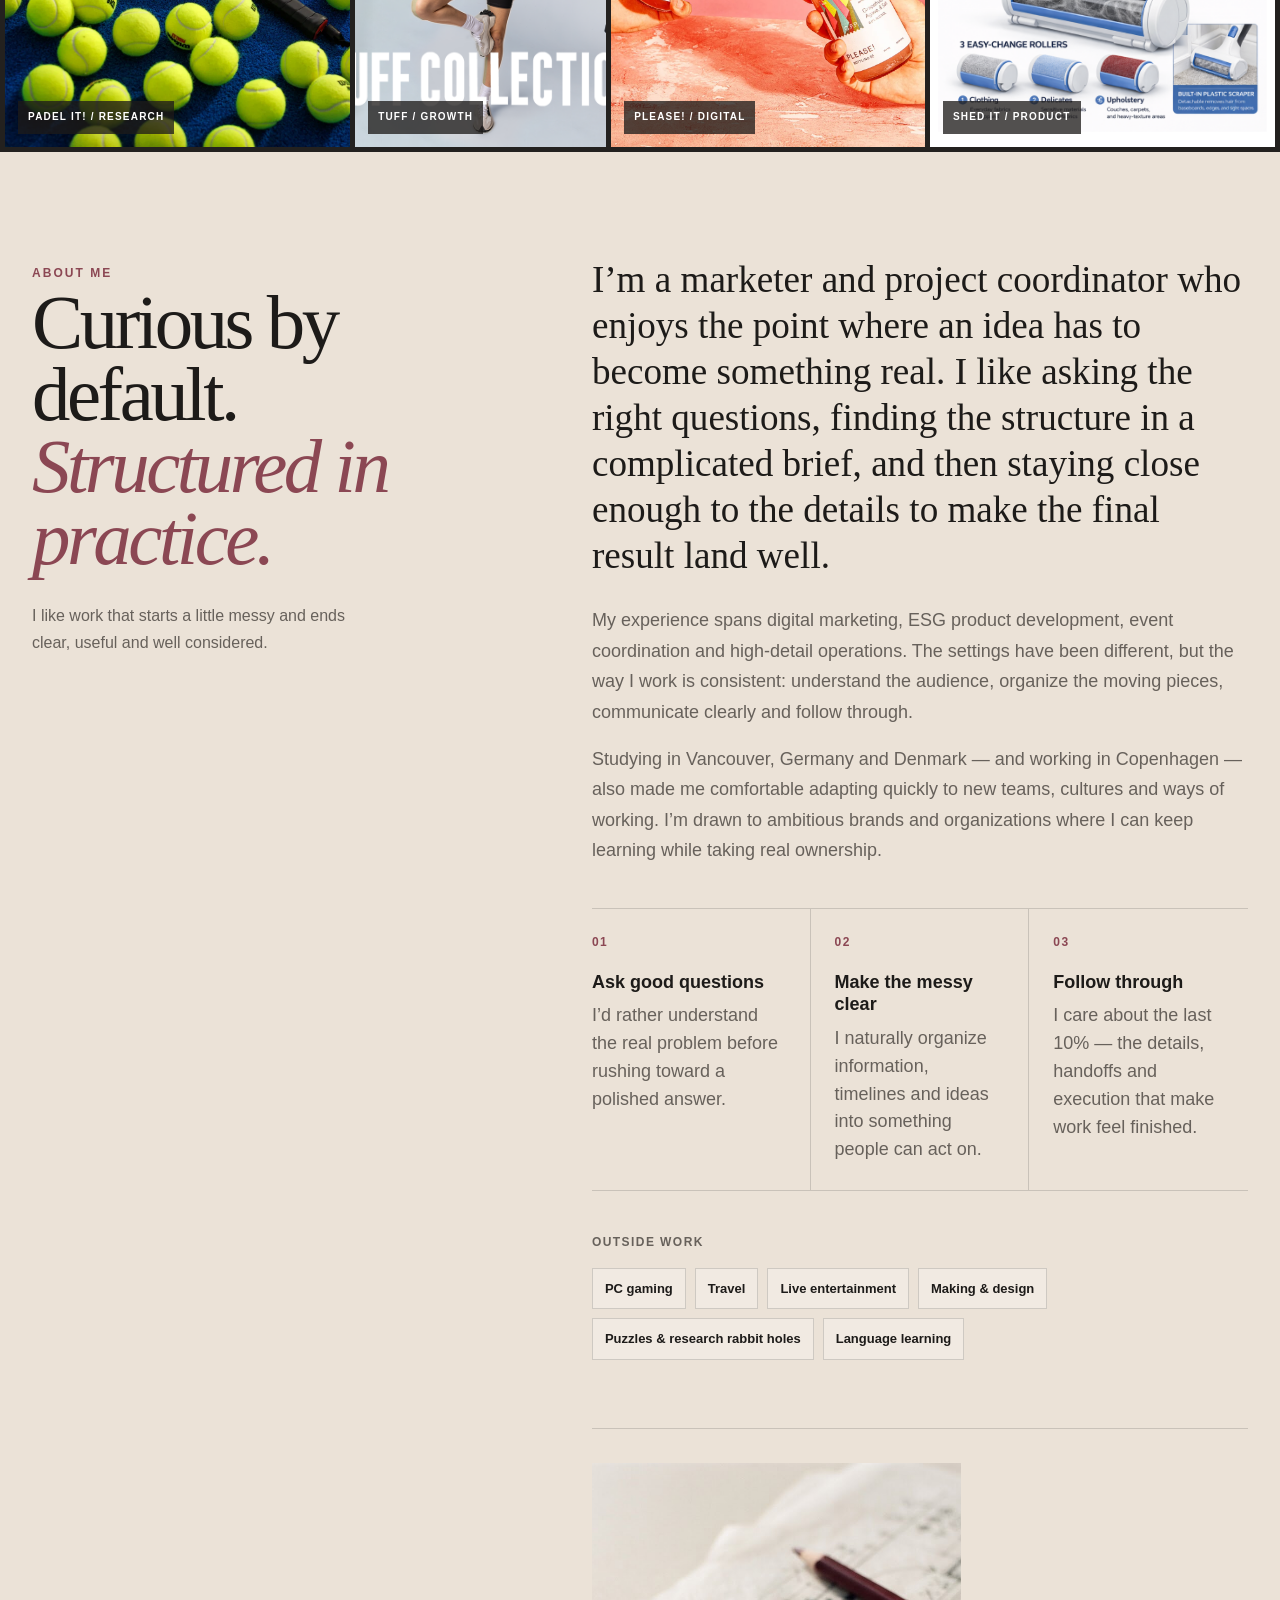
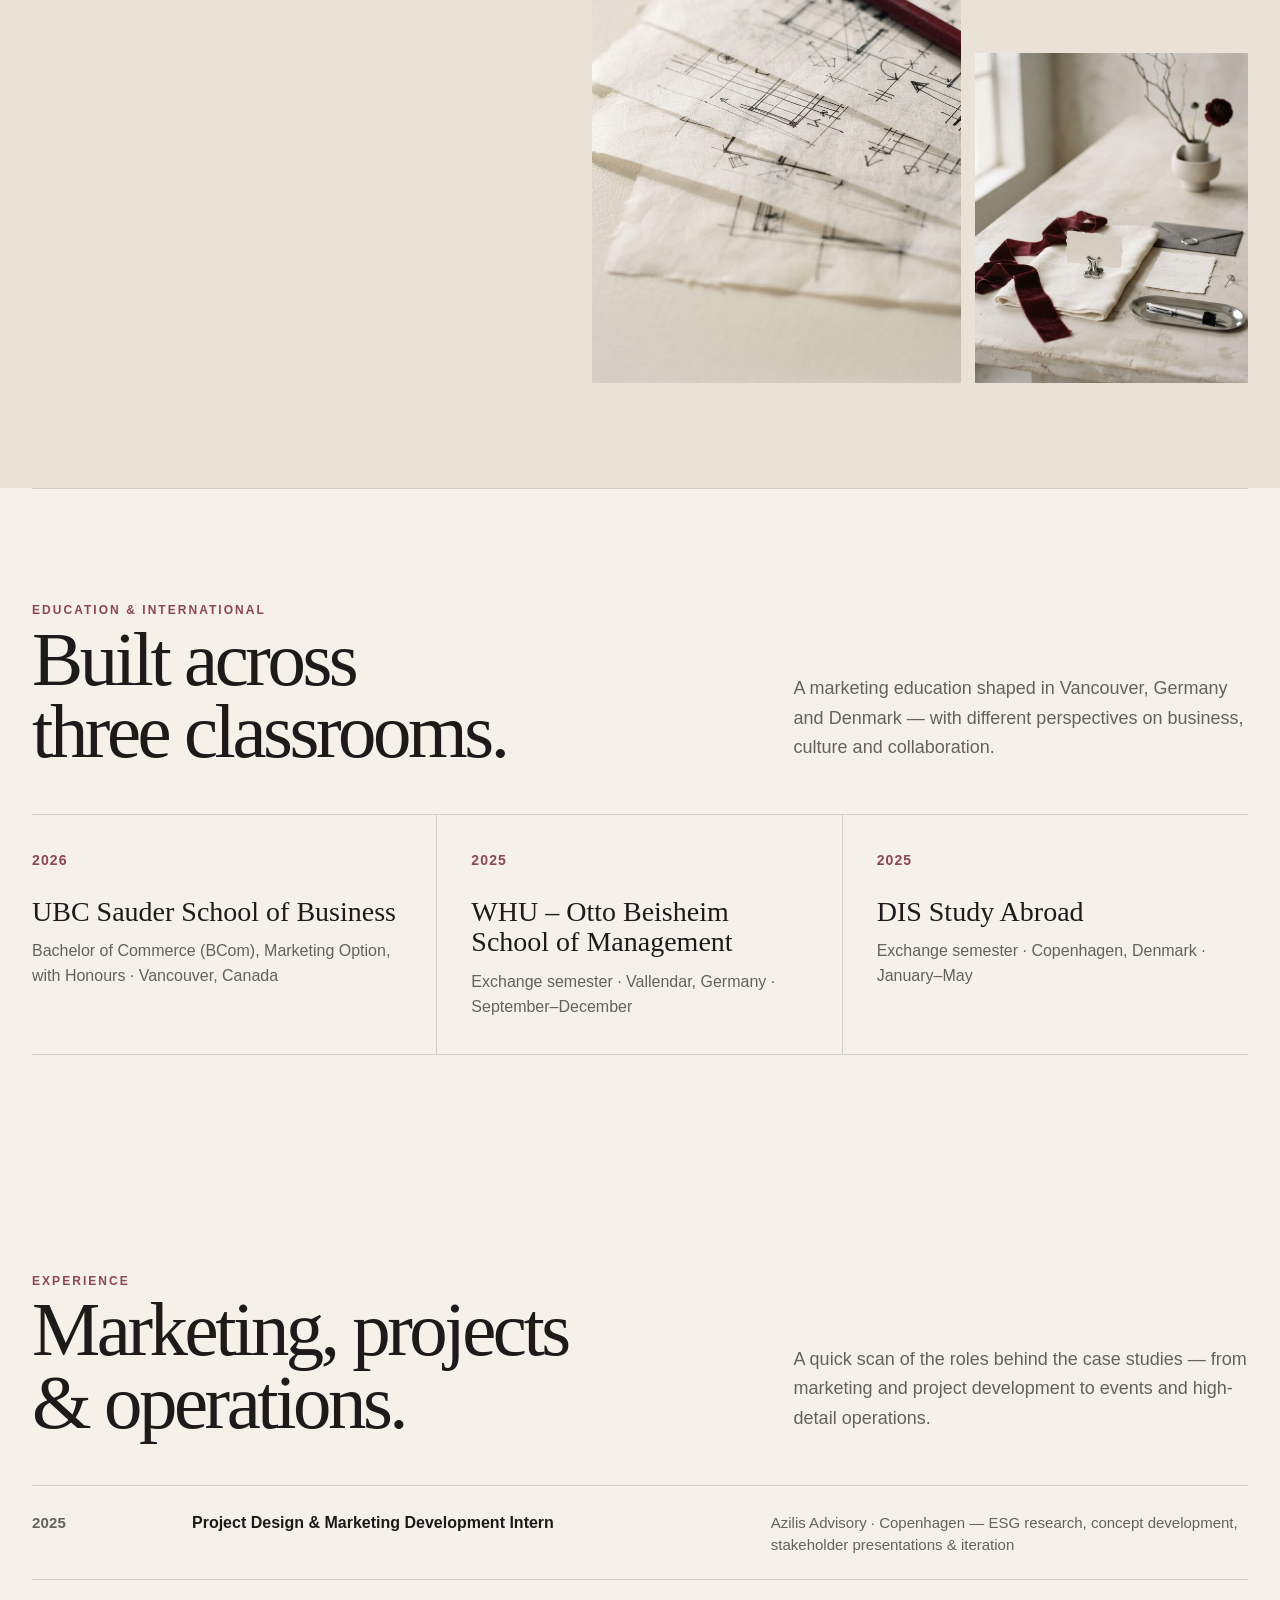
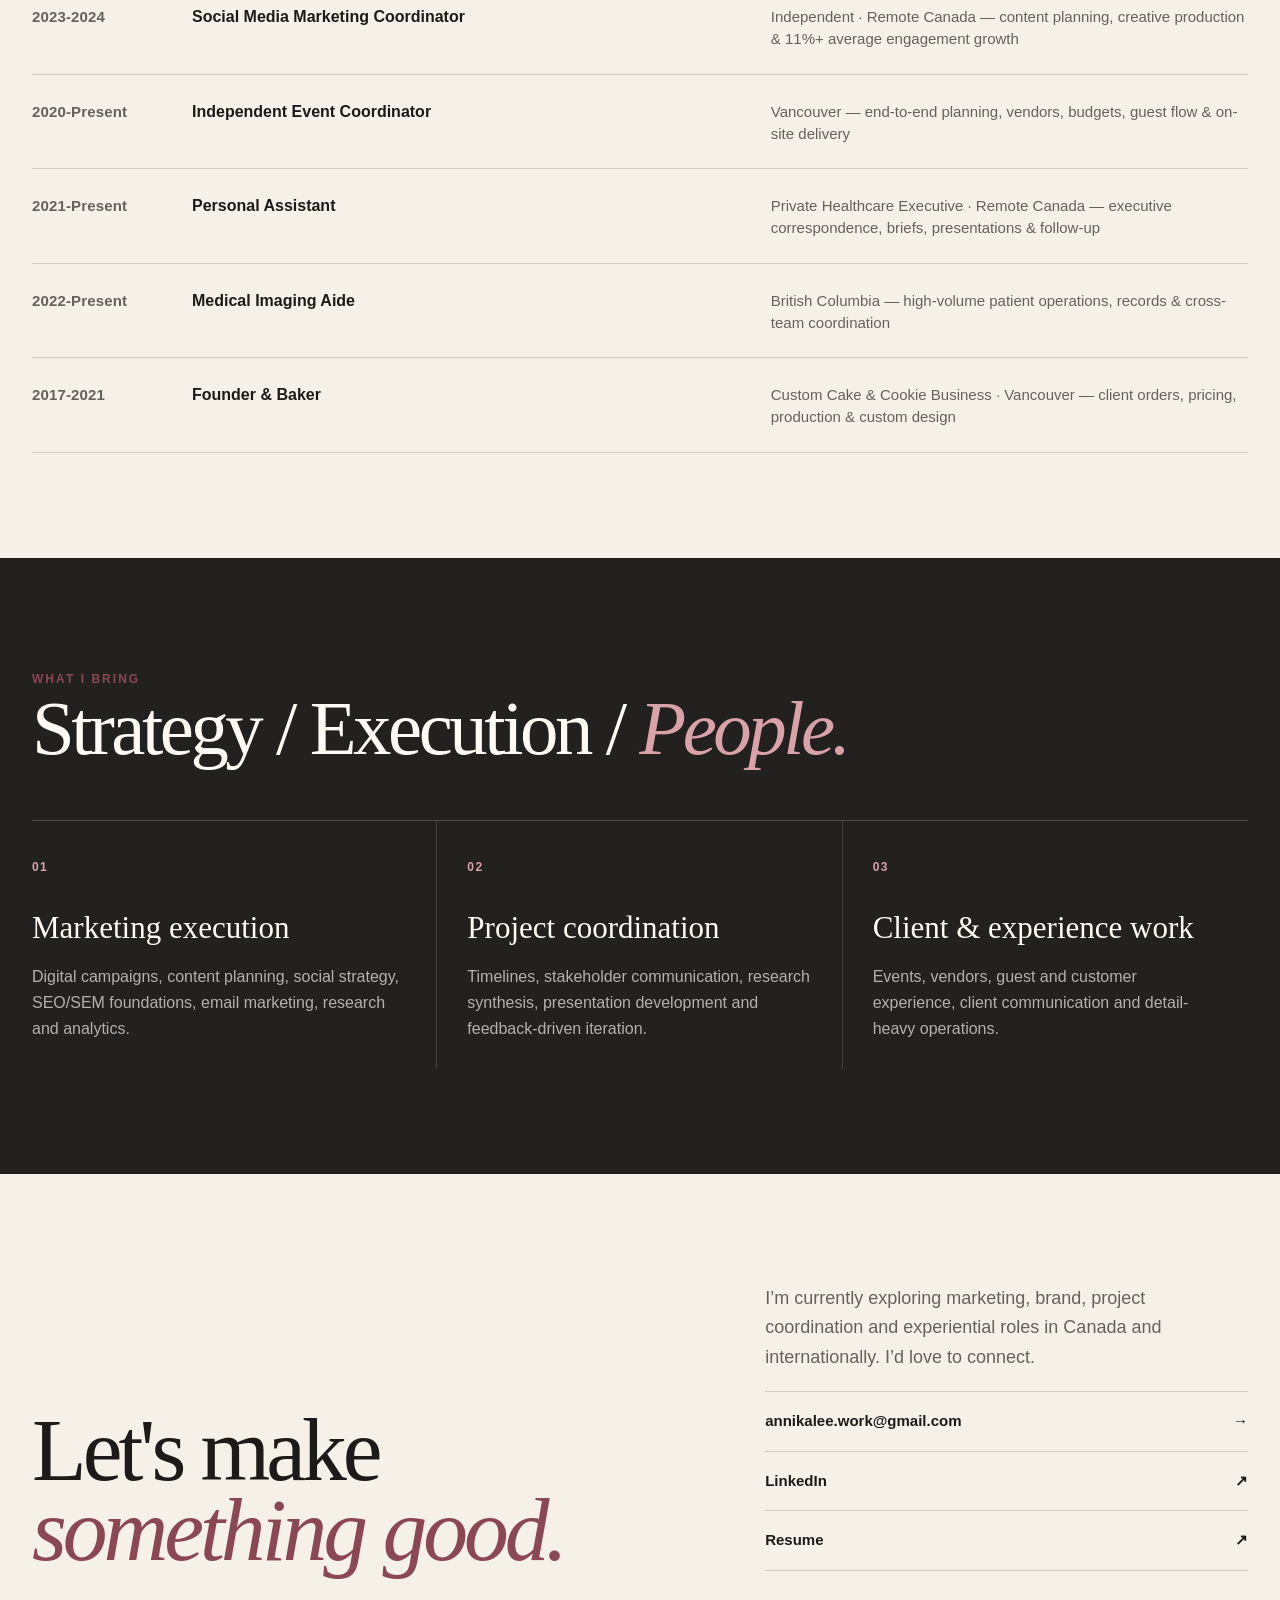
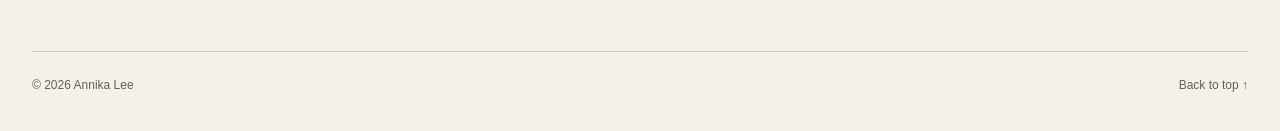
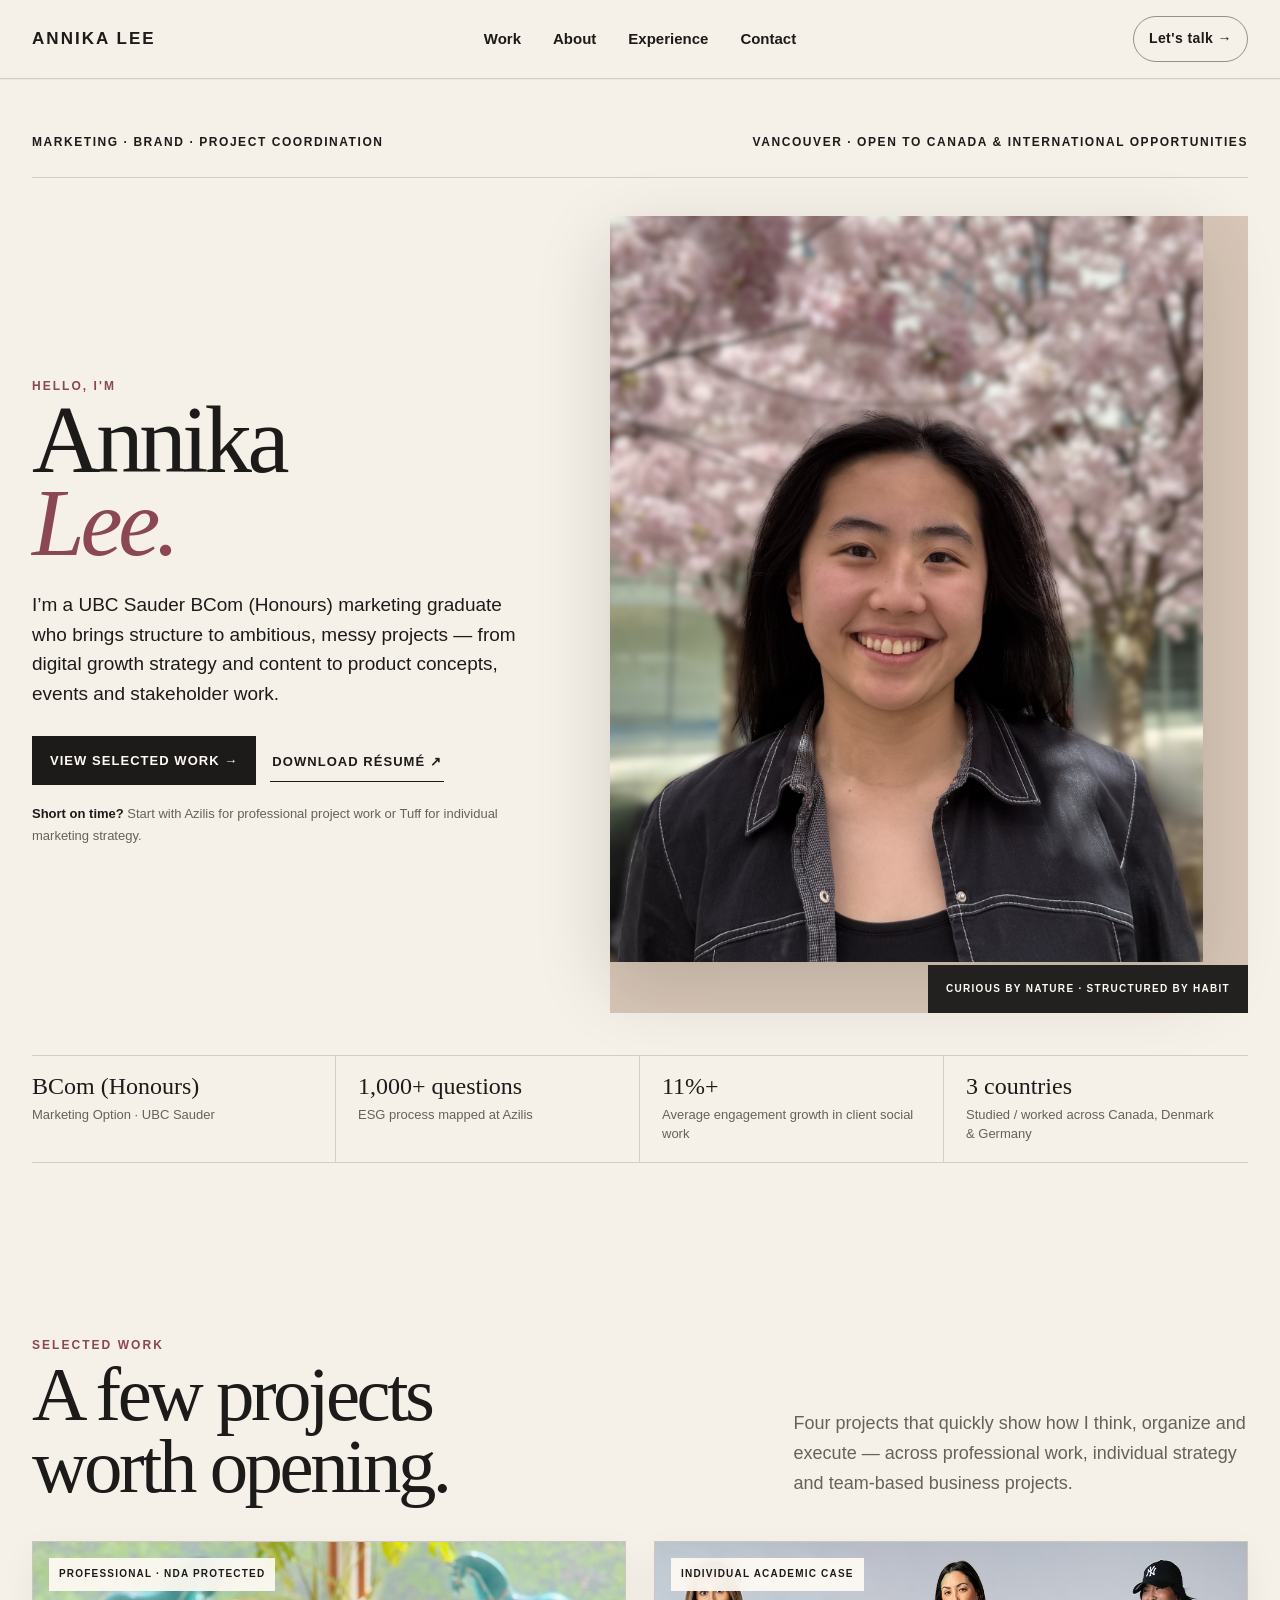
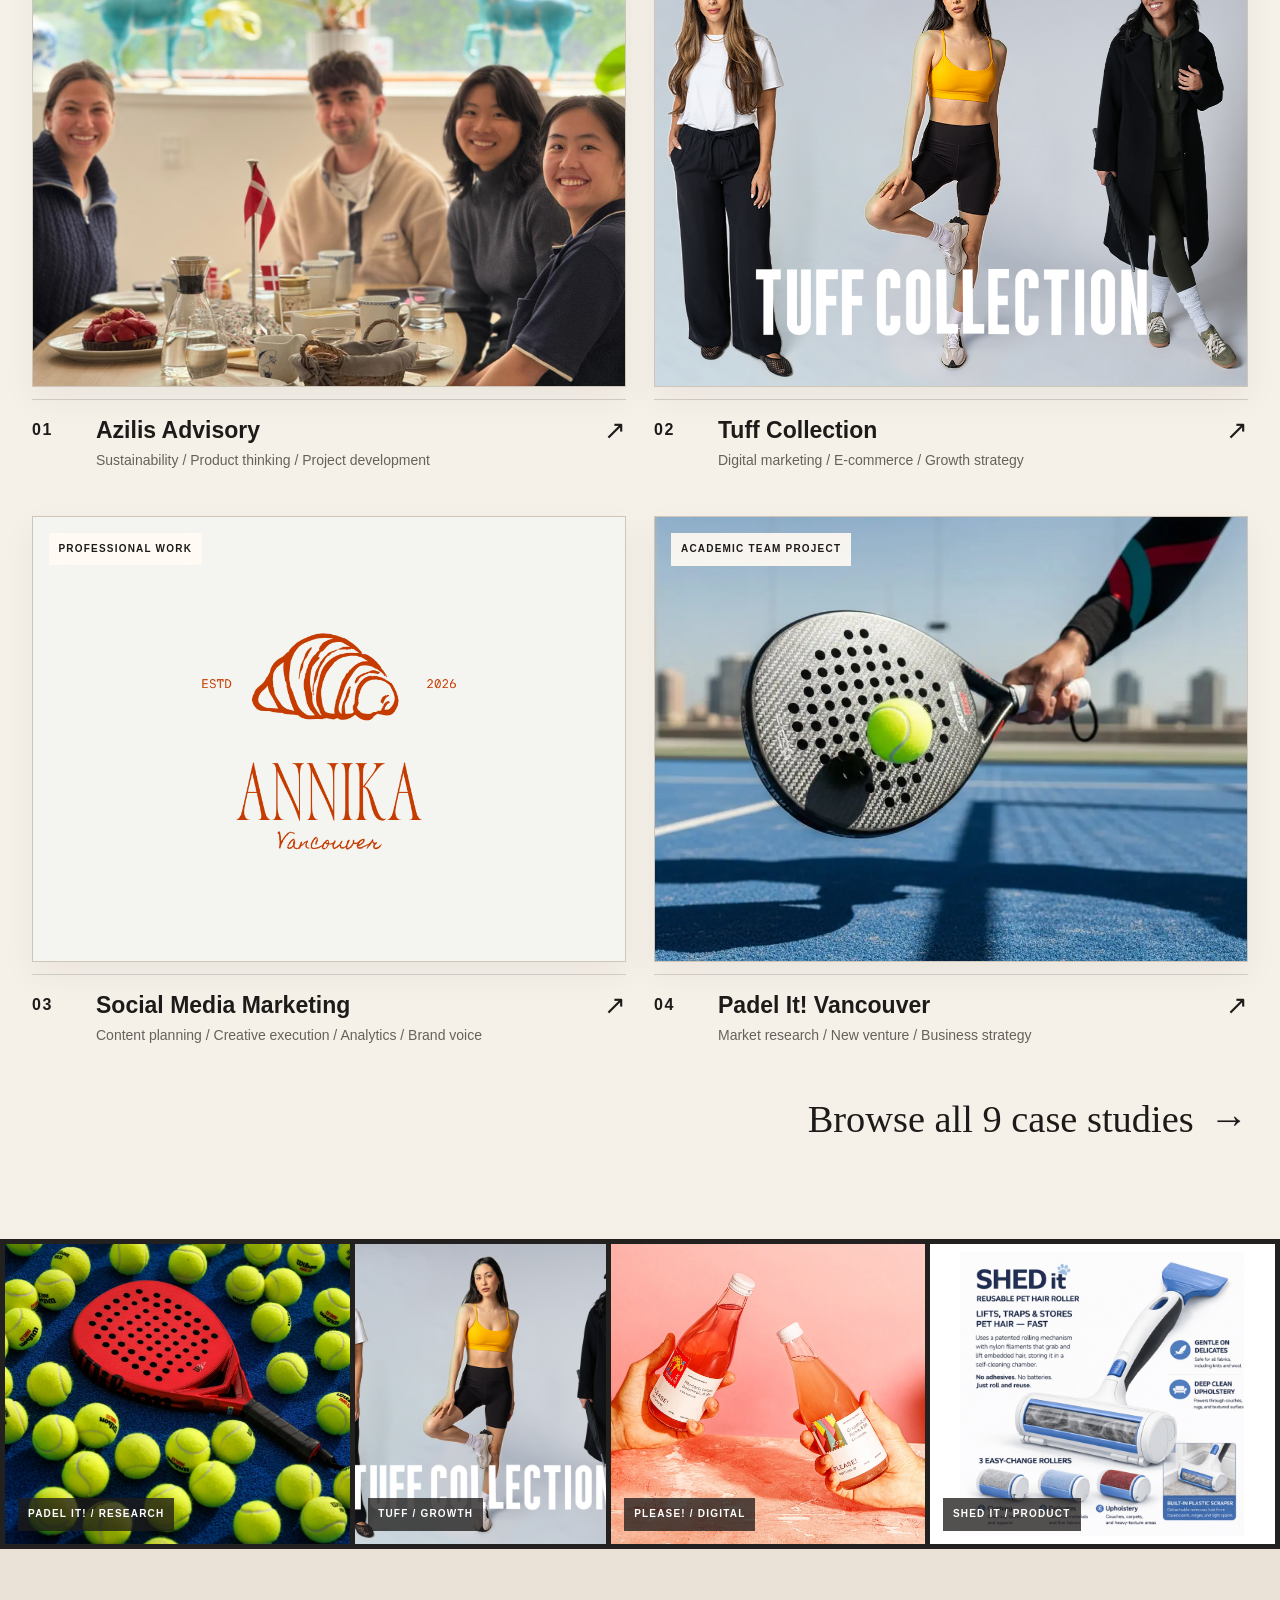
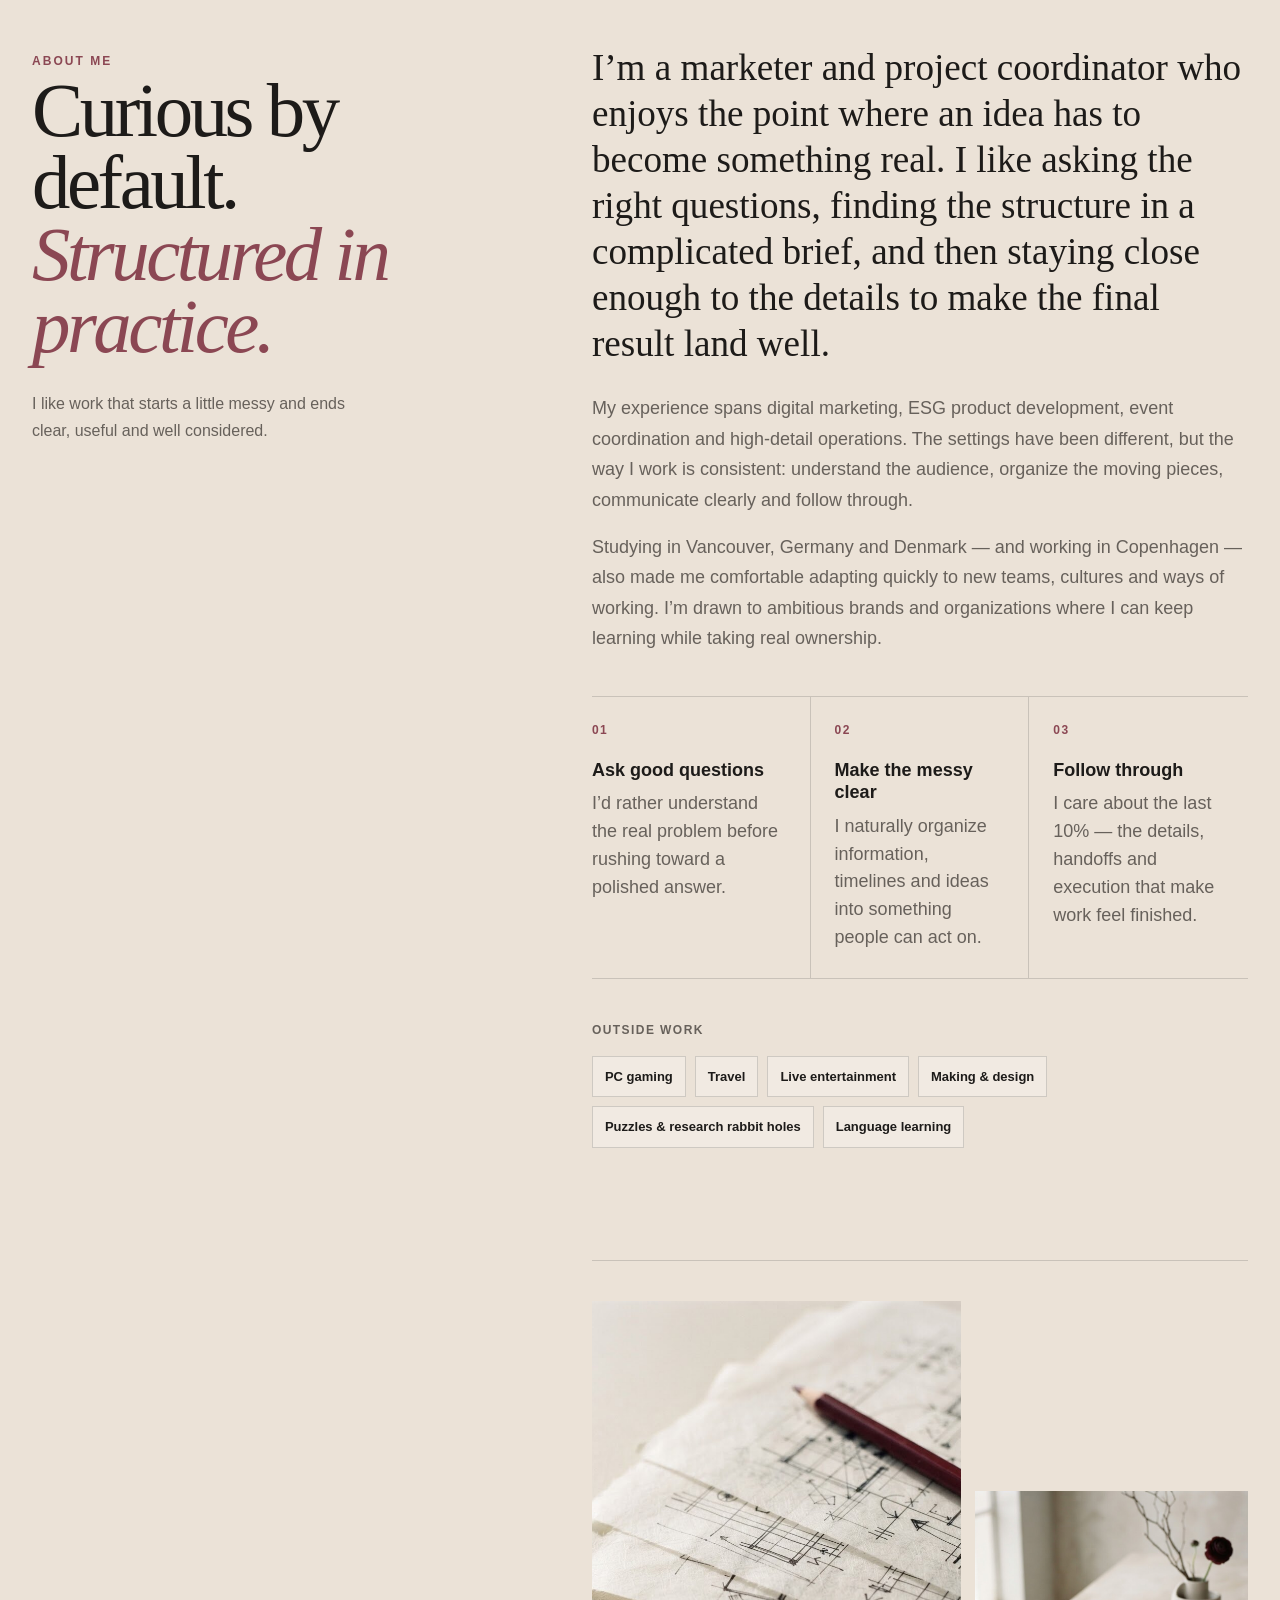
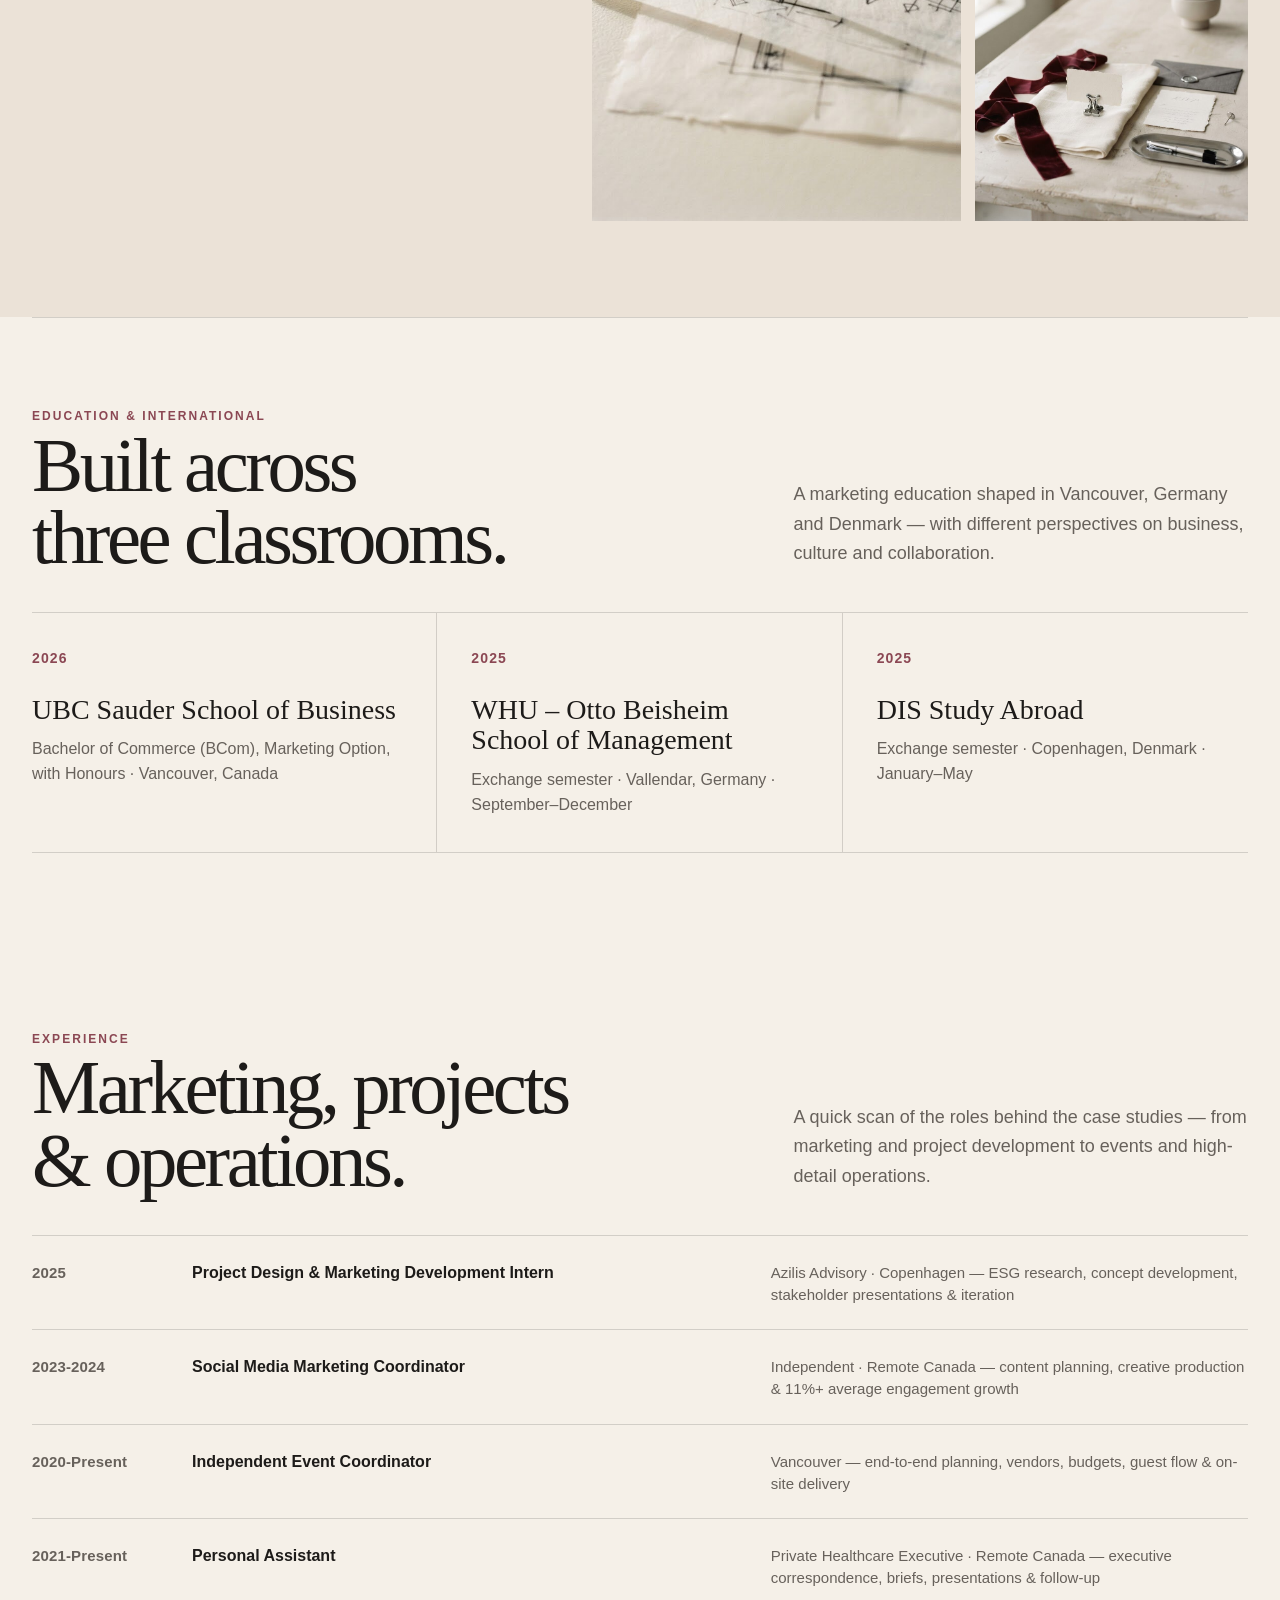
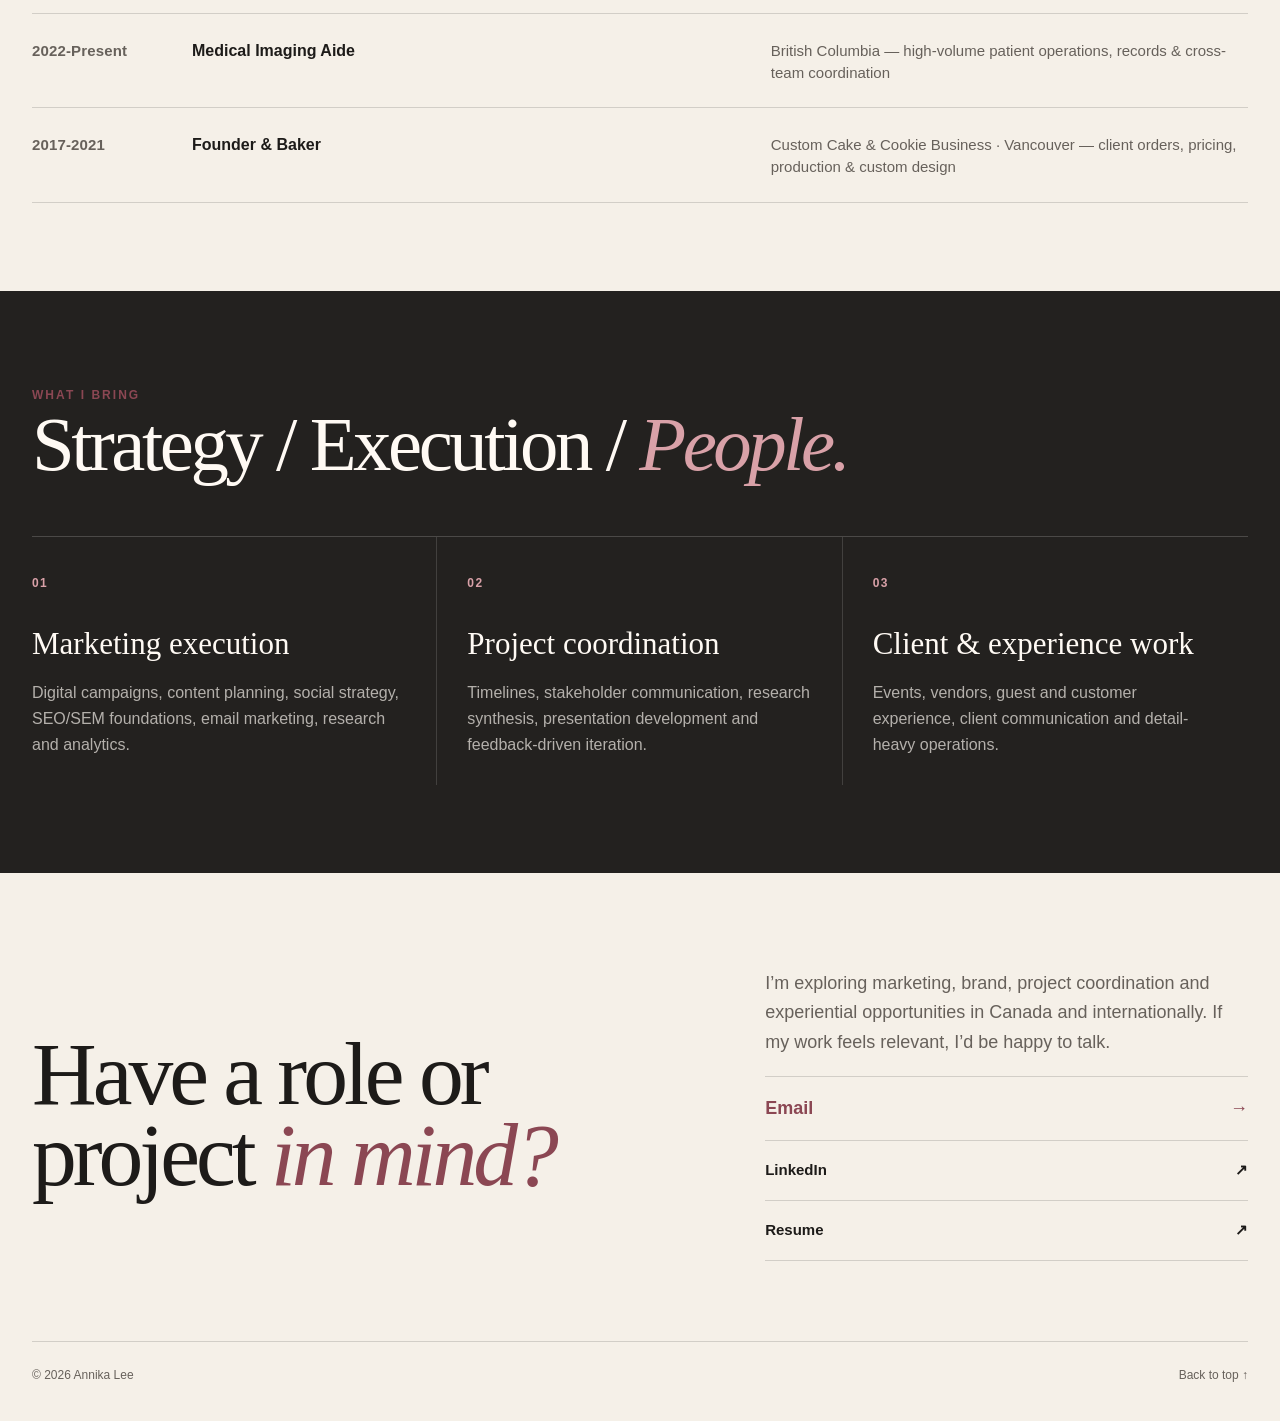
